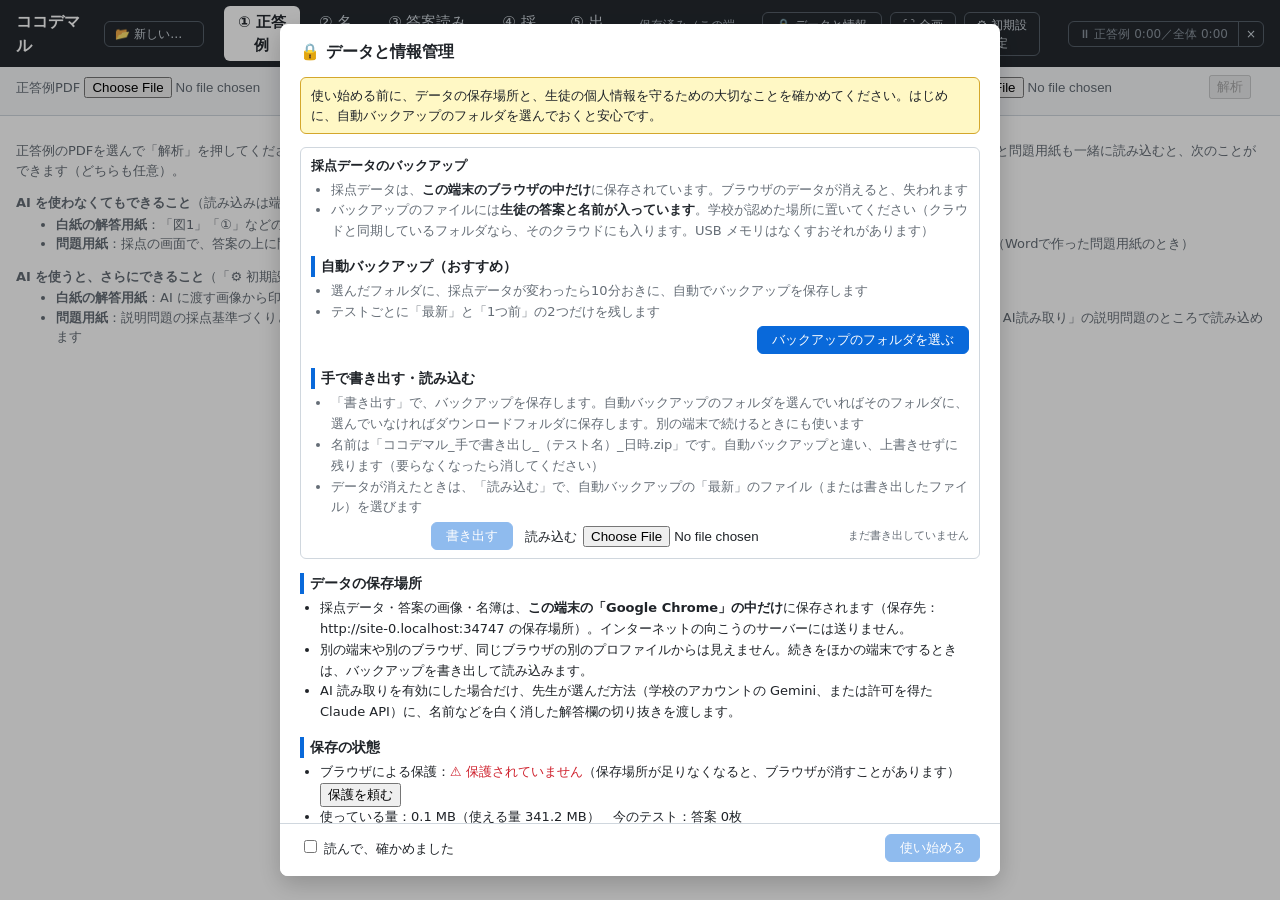
==== docs/index.html @ 0e1d459a "ココデマル 1.7.0：体験用のテスト（?demo）、更新のお知らせに変わったことを出す、前の版で開く（v/1.6.2・v/1.4.0 を残す）。手引き：すぐ試すリンク、返却用 PDF の説明を直す " ====
<!doctype html>
<html lang="ja">
  <head>
    <meta charset="UTF-8" />
    <link rel="icon" type="image/svg+xml" href="./favicon.svg" />
    <link rel="apple-touch-icon" href="./icons/apple-touch-icon.png" />
    <meta name="theme-color" content="#24292f" />
    <meta name="viewport" content="width=device-width, initial-scale=1.0" />
    <title>ココデマル</title>
    <script type="module" crossorigin src="./assets/index-BnUvDS8e.js"></script>
    <link rel="stylesheet" crossorigin href="./assets/index-BdhDZ8zr.css">
  <link rel="manifest" href="./manifest.webmanifest"></head>
  <body>
    <div id="root"></div>
  </body>
</html>
---- docs/assets/index-BdhDZ8zr.css ----
:root{--text:#1f2328;--muted:#656d76;--bg:#fff;--panel:#f6f8fa;--border:#d0d7de;--accent:#0969da;--symbol:#cf222e;--manual:#0969da;--term:#1a7f37;--explain:#bc4c00;color:var(--text);background:var(--bg);font:15px/1.5 system-ui,Segoe UI,Hiragino Sans,Meiryo,sans-serif}*{box-sizing:border-box}body{margin:0}.app{flex-direction:column;height:100vh;display:flex}.loading{padding:40px}.toolbar{color:#fff;background:#24292f;align-items:center;gap:20px;padding:6px 16px;display:flex}.toolbar h1{margin:0;font-size:16px}.toolbar nav{gap:4px;display:flex}.toolbar nav button{color:#d0d7de;font:inherit;cursor:pointer;background:0 0;border:1px solid #0000;border-radius:6px;padding:4px 12px}.toolbar nav button.active{color:#24292f;background:#fff;font-weight:700}.save-state{color:#afb8c1;margin-left:auto;font-size:12px}.subbar{background:var(--panel);border-bottom:1px solid var(--border);flex-wrap:wrap;align-items:center;gap:8px 20px;padding:8px 16px;display:flex}.subbar label{color:var(--muted);font-size:13px}.subbar .loaded{color:#1a7f37;margin-left:-6px;font-size:13px}.status{font-size:13px}.hint{color:var(--muted);margin:12px 16px;font-size:13px}.page .hint{margin:4px 0 8px}.warn{color:var(--symbol)}.workspace{flex:1;min-height:0;display:flex}.sheet{flex:1;padding:12px;position:relative;overflow:auto}.sheet img,.sheet svg{width:100%;display:block}.sheet svg{width:calc(100% - 24px);position:absolute;inset:12px}.frame{fill:none;stroke:orange;stroke-width:1.5px}.sheet svg{touch-action:none}.cell rect{fill:#0000;stroke-width:1.2px;cursor:move}.cell.symbol rect{stroke:var(--symbol)}.cell.manual rect{stroke:var(--manual)}.cell.term rect{stroke:var(--term)}.cell.explain rect{stroke:var(--explain)}.kind-legend{flex-wrap:wrap;gap:4px 14px;margin:4px 0;font-size:13px;display:flex}.kind-legend span:before{content:"";vertical-align:-1px;border:2px solid;width:14px;height:9px;margin-right:4px;display:inline-block}.kind-legend .symbol{color:var(--symbol)}.kind-legend .term{color:var(--term)}.kind-legend .explain{color:var(--explain)}.kind-legend .manual{color:var(--manual)}.cell.field rect{stroke:#8250df;stroke-dasharray:3 2}.cell text{fill:#1a7f37;pointer-events:none;font-size:8px;font-weight:700}.cell.field text{fill:#8250df}.cell.selected rect{fill:#ffc80040;stroke-width:2px;stroke-dasharray:none}.cell rect.grip{fill:#fff;stroke:#0969da;stroke-width:1px}.sheet.drawing svg{cursor:crosshair}.sheet.drawing .cell rect{pointer-events:none}.draft{fill:#0969da26;stroke:#0969da;stroke-width:1.5px;stroke-dasharray:4 2}.editbox{border-bottom:1px solid var(--border);background:#fff;padding:8px 12px}.editbox p{margin:0 0 6px;font-size:13px}.editbox button{margin-left:6px}.answerlist{border-bottom:1px solid var(--border);background:#fff;padding:6px 12px;font-size:13px}.answerlist summary{cursor:pointer;font-weight:700}.answerlist textarea{box-sizing:border-box;width:100%;font-family:inherit}.editbox .row{gap:6px}.editbox .row button{margin-left:0}.fieldbtn.has{color:#8250df;border-color:#8250df}.fieldbtn.missing{border-color:var(--symbol);color:var(--symbol)}.fieldbtn.active{background:#fbefff}.banner{background:#fff8c5;border-bottom:1px solid #d4a72c;padding:8px 16px;font-size:13px}.banner button{margin-left:10px}.questions{border-left:1px solid var(--border);width:520px;font-size:13px;overflow:auto}.summary{z-index:1;background:var(--panel);border-bottom:1px solid var(--border);padding:8px 12px;font-weight:700;position:sticky;top:0}.questions table{border-collapse:collapse;width:100%}.questions th{background:var(--bg);text-align:left;border-bottom:1px solid var(--border);padding:4px;position:sticky;top:37px}.questions td{border-bottom:1px solid #eee;padding:2px 4px}.questions tr.selected td{background:#ffc80040}.questions tr.checked td{background:#ddf4ff}.questions tr.checked.selected td{background:#b6e3ff}.questions td.no{text-align:right;font-weight:700}.questions input{width:100%;font:inherit}.questions input.choices{width:70px}.questions input.points{width:48px}.page{flex:1;padding:8px 16px 40px;overflow:auto}.page h2{margin:16px 0 4px;font-size:16px}.page textarea{width:100%;max-width:760px;font:13px/1.5 var(--mono,monospace)}.row{flex-wrap:wrap;align-items:center;gap:12px;display:flex}table.list{border-collapse:collapse;font-size:13px}table.list th,table.list td{text-align:left;border-bottom:1px solid #eee;padding:3px 10px}table.list tr.absent td{color:#aaa;text-decoration:line-through}.header-crop{height:38px;display:block}.field-crops{align-items:center;gap:6px;display:flex}.field-crop{align-items:center;gap:2px;display:flex}.field-crop small{color:var(--muted);font-size:11px}.field-crop img{border:1px solid var(--border);height:44px;display:block}.grading{flex-direction:column;flex:1;min-height:0;display:flex}.qbar{background:var(--panel);border-bottom:1px solid var(--border);flex-wrap:wrap;align-items:center;gap:10px;padding:8px 16px;display:flex}.qbar select{font:inherit;font-weight:700}.qinfo{font-size:14px}.tag{color:#0550ae;background:#ddf4ff;border-radius:10px;padding:1px 6px;font-size:11px}.tag.thinking{color:#953800;background:#fff1e5}.tag.kind-symbol{color:#1a7f37;background:#dafbe1;margin-left:4px}.tag.kind-term{color:#8250df;background:#fbefff;margin-left:4px}.tag.kind-manual{color:#57606a;background:#eaeef2;margin-left:4px}.progress{margin-left:auto;font-weight:700}.keys{color:var(--muted);border-bottom:1px solid var(--border);padding:4px 16px;font-size:12px;position:relative}kbd{border:1px solid var(--border);color:var(--text);background:#fff;border-bottom-width:2px;border-radius:4px;margin:0 1px;padding:0 5px;font:11px/1.4 monospace;display:inline-block}.grid{flex:1;grid-auto-rows:max-content;align-content:start;gap:8px;padding:10px 16px 80px;display:grid;overflow:auto}.answer{border:2px solid var(--border);cursor:pointer;-webkit-user-select:none;user-select:none;background:#fff;border-radius:6px;overflow:hidden}.answer .who{background:var(--panel);border-bottom:1px solid var(--border);white-space:nowrap;text-overflow:ellipsis;padding:1px 6px;font-size:12px;overflow:hidden}.answer .img{position:relative}.answer img{width:100%;display:block}.answer.correct .img,.answer.wrong .img,.answer.partial .img{opacity:.7}.answer .res{margin-right:6px;font-weight:700;display:inline-block}.answer.correct .who{color:#cf222e;background:#ffebe9}.answer.wrong .who{color:#0550ae;background:#ddf4ff}.answer.partial .who{color:#7d4e00;background:#fff8c5}.answer.selected{opacity:1;background:#fff4e6;border:4px solid #e8590c;box-shadow:0 0 0 2px #e8590c4d}.answer.selected .who,.answer.none.selected .who{color:#fff;background:#e8590c;font-weight:700}.answer.selected .who:before{content:"✔ 選択中　"}.answer.selected .who .read{color:#24292f}.answer.selected .img{opacity:1}.answer.target.focused{opacity:1;background:#fff4e6;border:4px solid #e8590c;box-shadow:0 0 0 3px #0969da59}.answer.target .who{color:#fff;background:#e8590c;font-weight:700}.answer.target .who:before{content:"▶ この答案（F／Dで採点）　"}.answer.target .who .read{color:#24292f}.answer.target .img{opacity:1}.answer.focused{opacity:1;border-color:#0969da;box-shadow:0 0 0 3px #0969da59}.sortmode{align-items:center;gap:4px;font-size:13px;display:flex}.coarse{color:var(--muted);align-items:center;gap:4px;margin-left:6px;font-size:12px;display:inline-flex}.coarse input{width:160px}.gcount{color:var(--text);min-width:5.5em;margin-left:6px}.answer.g0{border-left:12px solid #2da44e}.answer.g1{border-left:12px solid #0969da}.answer.g2{border-left:12px solid #bf3989}.answer.g3{border-left:12px solid #bc4c00}.answer.g4{border-left:12px solid #8250df}.answer.g5{border-left:12px solid #1b7c83}.answer.gblank{border-left:12px dashed #8c959f}.gtag{background:#eaeef2;border-radius:8px;margin-right:5px;padding:0 5px;font-size:11px;font-weight:700;display:inline-block}.answer.key{z-index:2;cursor:default;border-color:#1a7f37;position:sticky;top:0;box-shadow:0 4px 10px #0000002e}.answer.key .who{color:#1a7f37;background:#dafbe1;font-weight:700}.answer.key .who b{color:var(--text);font-weight:400}.toast{z-index:5;color:#fff;background:#24292f;align-items:center;padding:0 16px;font-size:13px;animation:.15s ease-out toast-in;display:flex;position:absolute;inset:0}@keyframes toast-in{0%{opacity:0}}button.dev{border-style:dashed;margin-left:8px}.board{flex:1;min-height:0;display:flex}.keybar{z-index:3;background:var(--bg);border-bottom:1px solid var(--border);grid-column:1/-1;margin:-10px -16px 0;padding:10px 16px 8px;position:sticky;top:-10px}.keybar .answer.key{box-shadow:none;position:static}.ghead{border-bottom:2px solid var(--border);grid-column:1/-1;align-items:center;gap:10px;margin-top:10px;padding:4px 2px;font-size:13px;display:flex}.ghead:first-child{margin-top:0}.ghead b{font-size:15px}.ghead span{color:var(--muted)}.ghead .gbtns{gap:6px;margin-left:auto;display:flex}.ghead button{font:inherit;cursor:pointer;padding:1px 10px}.summary{flex-wrap:wrap;align-items:center;gap:4px 12px;display:flex}.bulk{align-items:center;gap:4px;font-size:12px;font-weight:400;display:inline-flex}.bulk input{width:48px;font:inherit}.bulk button{font:inherit;padding:1px 8px}.bulk button.primary{color:#fff;background:#0969da;border:1px solid #0969da;border-radius:4px}.hint-inline{color:var(--muted);font-size:11px}.title-input{width:280px;font:inherit}button.primary{color:#fff;cursor:pointer;background:#0969da;border:1px solid #0969da;border-radius:6px;padding:4px 14px}.stats{flex-wrap:wrap;gap:12px;margin:6px 0;display:flex}.stats>div{background:var(--panel);border-radius:8px;min-width:120px;padding:8px 14px}.stats small{color:var(--muted);font-size:12px;display:block}.stats b{font-size:18px}.ok{color:#1a7f37}.modebar{background:var(--panel);gap:4px;padding:6px 16px 0;display:flex}.modebar button{font:inherit;border:1px solid var(--border);color:var(--muted);cursor:pointer;background:#eaeef2;border-bottom:none;border-radius:6px 6px 0 0;padding:4px 14px;font-size:13px}.modebar button.active{background:var(--bg);color:var(--text);font-weight:700}.student-view{flex:1;min-height:0;display:flex}.pagewrap{flex:1;padding:10px 16px;overflow:auto}.pageinner{position:relative}.pageinner img,.pageinner svg{width:100%;display:block}.pageinner svg{height:100%;position:absolute;inset:0}.qbox{cursor:pointer}.qbox rect{fill:#0000;stroke:#8c959f;stroke-width:.8px;stroke-dasharray:3 2}.qbox.correct rect{stroke:#cf222e;stroke-width:1.2px;stroke-dasharray:none;fill:#cf222e0f}.qbox.wrong rect{stroke:#0969da;stroke-width:1.2px;stroke-dasharray:none;fill:#0969da12}.qbox.partial rect{stroke:#9a6700;stroke-width:1.2px;stroke-dasharray:none;fill:#d4a72c1a}.qbox.current rect{stroke:#0969da;stroke-width:2.5px;stroke-dasharray:none;fill:#0969da1f}.qbox text{fill:#cf222e;pointer-events:none;font-size:10px;font-weight:700}.qbox.wrong text{fill:#0969da}.qbox.partial text{fill:#9a6700}.qside{border-left:1px solid var(--border);flex-direction:column;flex:none;gap:8px;width:380px;padding:10px 12px;display:flex;overflow:auto}.qside .answer.key{box-shadow:none;position:static}.qtable{border-collapse:collapse;width:100%;font-size:12px}.qtable td{cursor:pointer;border-bottom:1px solid #eee;padding:2px 6px}.qtable td.no{white-space:nowrap;font-weight:700}.qtable td.ans{color:var(--muted);text-overflow:ellipsis;white-space:nowrap;max-width:170px;overflow:hidden}.qtable td.res,.qtable td.pts{text-align:right;white-space:nowrap}.qtable tr.correct td.res{color:#cf222e;font-weight:700}.qtable tr.wrong td.res{color:#0969da;font-weight:700}.qtable tr.partial td.res{color:#9a6700;font-weight:700}.qtable tr.current td{background:#ddf4ff}.latetag{color:#953800;white-space:nowrap;background:#fff1e5;border-radius:8px;padding:1px 6px;font-size:11px}.qside>*{flex:none}.return-preview{margin:8px 0 0}.return-preview figcaption{color:var(--muted);margin-bottom:4px;font-size:12px}.return-preview img{border:1px solid var(--border);width:1100px;max-width:100%;display:block}.notebar{border-bottom:1px solid var(--border);flex-wrap:wrap;align-items:center;gap:4px 6px;padding:4px 16px;font-size:13px;display:flex}.notebar button{font:inherit;border:1px solid var(--border);cursor:pointer;background:#fff;border-radius:4px;padding:1px 10px}.notebar button.active{color:#a40e26;background:#ffebe9;border-color:#d71e1e;font-weight:700}.notebar button:disabled{opacity:.4;cursor:default}.nb-label{color:var(--muted);margin-left:8px}.nb-label:first-child{margin-left:0}.nb-size{min-width:3em;color:var(--muted)}.nb-hint{color:#a40e26;margin-left:auto}svg.notes{width:100%;height:100%;position:absolute;inset:0}svg.notes.tool-select{pointer-events:none}svg.notes.tool-select .note-text,svg.notes.tool-select .note-line{pointer-events:auto;cursor:move}svg.notes.tool-text{cursor:text}svg.notes.tool-wave,svg.notes.tool-strike,svg.notes.tool-cross,svg.notes.tool-arrow,svg.notes.tool-pen{cursor:crosshair}svg.notes.tool-pen{touch-action:none}svg.notes:not(.tool-select) .note-text,svg.notes:not(.tool-select) .note-line{pointer-events:none}.note-text{paint-order:stroke;stroke:#fff;stroke-width:2.5px;stroke-linejoin:round;-webkit-user-select:none;user-select:none}.note-line .hit{fill:none;stroke:#0000;stroke-width:8px}.note-sel{fill:none;stroke:#0969da;stroke-width:.8px;stroke-dasharray:3 2;pointer-events:none}.note-editor{z-index:5;resize:both;color:#d71e1e;background:#ffffffe6;border:1px dashed #d71e1e;outline:none;min-width:12em;min-height:2.2em;padding:0 2px;font-family:Yu Gothic UI,Yu Gothic,Meiryo,sans-serif;line-height:1.25;position:absolute}.comment-lib{border:1px solid var(--border);border-radius:6px;padding:6px 8px;font-size:13px}.lib-head span{color:var(--muted);font-size:12px}.lib-empty{color:var(--muted);margin:4px 0;font-size:12px}.comment-lib ul{max-height:220px;margin:4px 0;padding:0;list-style:none;overflow:auto}.comment-lib li{border-bottom:1px solid #eee;align-items:center;gap:4px;padding:2px 0;display:flex}.comment-lib li.picked .lib-text{background:#ffebe9;border-color:#d71e1e}.lib-text{text-align:left;font:inherit;color:#a40e26;cursor:pointer;white-space:pre-wrap;background:#fff;border:1px solid #0000;border-radius:4px;flex:1;padding:1px 4px}.lib-text:hover{border-color:var(--border)}.comment-lib li select{max-width:9em;font-size:11px}.lib-del{color:var(--muted);cursor:pointer;background:0 0;border:none;font-size:14px}.lib-add textarea{width:100%;font:inherit;margin-top:4px}.lib-add .row{justify-content:flex-end;gap:4px}.answer .img .notes{width:100%;height:100%;position:absolute;inset:0}.note-bounds{fill:#d71e1e0a;stroke:#d71e1e;stroke-width:.6px;stroke-dasharray:2 2;pointer-events:none}.qlib{border-left:1px solid var(--border);flex:none;width:320px;padding:10px 12px;overflow:auto}.autobar{border-bottom:1px solid var(--border);background:#f0f6ff;flex-wrap:wrap;align-items:center;gap:8px;padding:4px 16px;font-size:13px;display:flex}.autobar button.warn{background:#fff8c5;border-color:#bf8700}.autobar .autohint{color:var(--muted);font-size:12px}.answer .who button.read{font:inherit;cursor:pointer;color:#24292f;background:#fff;border:1px solid #8c959f;border-radius:8px;margin-right:5px;padding:0 5px;font-size:11px;font-weight:700;line-height:1.4}.answer .who button.read small{margin-left:3px;font-weight:400}.answer .who button.read.lv-mid{background:#fff8c5;border-color:#bf8700}.answer .who button.read.lv-low{background:#eaeef2;border:1px dashed #57606a}.answer .who button.read.fixed{border-style:dashed}.answer .who button.read.warn{background:#ffd33d;border-color:#bf8700}.readmenu{border-bottom:1px solid var(--border);cursor:default;background:#f0f6ff;flex-wrap:wrap;align-items:center;gap:4px;padding:3px 6px;font-size:12px;display:flex}.readmenu button{min-width:2.2em;padding:1px 6px}.readmenu button.on{color:#fff;background:#0969da;border-color:#0969da}.answer .who span.read.ai{color:#24292f;background:#fbefff;border:1px solid #8250df;border-radius:8px;margin-right:5px;padding:0 5px;font-size:11px;font-weight:700;line-height:1.4;display:inline-block}.answer .who span.read.ai small{margin-left:3px;font-weight:400}.answer .who span.read.ai.lv-mid{background:#fff8c5;border-color:#bf8700}.answer .who span.read.ai.lv-low{background:#eaeef2;border:1px dashed #57606a}.answer .who span.read.ai.warn{background:#ffd33d;border-color:#bf8700}.ghead .tonehint{font-size:12px}.ghead.tone-ok{border-bottom-color:#cf222e}.ghead.tone-ok b{color:#cf222e}.ghead.tone-ng{border-bottom-color:#0969da}.ghead.tone-ng b{color:#0969da}.ghead.tone-unsure{background:#fff8c5;border-bottom-color:#bf8700}.ghead.tone-none{border-bottom-style:dashed}.aiscreen{flex:1;max-width:1100px;padding:8px 24px 40px;overflow:auto}.aiscreen section{margin:14px 0 22px}.aiscreen h3{margin:0 0 8px;font-size:15px}.aiscreen p{margin:6px 0;font-size:13px}.ainote{background:#f0f6ff;border:1px solid #b6d4fe;border-radius:6px;padding:8px 12px;font-size:13px;line-height:1.6}.aitable{border-collapse:collapse;font-size:13px}.aitable th,.aitable td{border-bottom:1px solid var(--border);text-align:left;padding:3px 8px}.aitable td.no{font-weight:700}.aitable input:not([type]){width:12em}.aitable small{color:var(--muted);margin-left:3px}.aisteps{margin:4px 0 10px;padding-left:22px;font-size:13px;line-height:1.7}.packmsg{color:#0550ae;line-height:1.6}.remain b{font-size:16px}.okmark{color:#1a7f37;font-weight:700}.aiflow{flex-wrap:wrap;align-items:stretch;gap:10px;margin:8px 0;display:flex}.aiflow .step{border:1px solid var(--border);border-radius:8px;flex-direction:column;justify-content:center;gap:4px;max-width:280px;padding:8px 12px;display:flex}.aiflow .step.hand{background:#f6f8fa;border-style:dashed}.aiflow .step.hand span{font-size:14px;font-weight:700}.aiflow .step small{color:var(--muted);font-size:12px;line-height:1.5}button.primary.big{padding:8px 18px;font-size:15px}.pastebox{align-items:flex-end;gap:8px;margin:6px 0;display:flex}.pastebox textarea{flex:1;font-family:monospace;font-size:12px}.aiopts{margin-top:12px;font-size:13px}.aiopts summary{cursor:pointer;color:var(--muted)}.aiopts button{margin-right:4px}.accuracy b{font-size:16px}button.primary:disabled{opacity:.45;cursor:default}.settings-btn{color:#d0d7de;font:inherit;cursor:pointer;background:0 0;border:1px solid #57606a;border-radius:6px;padding:3px 10px;font-size:12px}.settings-btn:hover{color:#fff;border-color:#d0d7de}.settings-backdrop{z-index:50;background:#0000004d;justify-content:center;align-items:flex-start;padding-top:80px;display:flex;position:fixed;inset:0}.settings{background:#fff;border-radius:8px;width:min(520px,100vw - 32px);padding:16px 20px;box-shadow:0 8px 24px #0003}.settings h2{margin:0 0 12px;font-size:16px}.setting{cursor:pointer;align-items:flex-start;gap:10px;display:flex}.setting input{margin-top:4px}.setting span{flex-direction:column;gap:4px;display:flex}.setting small{color:var(--muted);font-size:12px;line-height:1.6}.settings-note{color:var(--muted);margin:12px 0 8px;font-size:12px}.settings .row{justify-content:flex-end}.autobar .fixcount{background:#eaeef2;border-radius:10px;padding:1px 8px}.autobar .fixcount.high{color:#cf222e;background:#ffebe9}.worklist button{margin-right:6px}.toolbar .settings-btn+.settings-btn{margin-left:-12px}.app.hide-help .keys{border:0;height:0;padding:0;overflow:hidden}.app.hide-help .notebar{display:none}.app.hide-help .toast{border-radius:8px;max-width:calc(100vw - 32px);padding:8px 18px;position:fixed;inset:auto auto 20px 50%;transform:translate(-50%);box-shadow:0 4px 16px #0000004d}.setting.sub{margin:10px 0 0 26px}.setting.disabled{opacity:.5;cursor:default}.settings .setting+.setting{margin-top:12px}.skipbar{background:#f6f8fa}.compactsw{cursor:pointer;align-items:center;gap:3px;display:inline-flex}.inkonly{background:#fff;max-width:100%;height:46px;margin:2px auto;position:relative;overflow:hidden}.inkonly img{max-width:none;position:absolute}.inkonly.blank{height:46px;color:var(--muted);justify-content:center;align-items:center;font-size:12px;display:flex}.grid.compact .answer .who{font-size:11px}.answer.odd{outline-offset:-6px;outline:3px dashed #bf3989}.ghead.tone-part{border-bottom-color:#bf8700}.ghead.tone-part b{color:#9a6700}.missed{background:#fff8c5;border:1px solid #d4a72c;border-radius:6px;padding:6px 10px}.missed button{margin-left:8px}.filepick{margin-top:6px;font-size:13px;display:block}.aitable td.model{max-width:320px;font-size:12px}.rubric{border:1px solid var(--border);background:#f6f8fa;border-radius:6px;margin:8px 0;padding:8px 12px}.rubric input.rtext{width:28em}.rubric tr.ng .ngtag{color:#cf222e;margin-right:4px;font-size:12px;font-weight:700}.rubric tr.ng .ngnote{color:#cf222e;font-size:12px}.rubricbar .ng{color:#cf222e}.deducttable td.check{text-align:center}.done-msg{color:#1a7f37;margin-left:8px;font-size:13px}.deducttable td.model{max-width:28em}.rubric .deductpick{margin-left:10px}.rubric input.points.deductpts{width:3.5em}.rubric .rscoring{margin:6px 0;font-size:13px;display:block}.explainsteps{margin-top:8px}.explainsteps .sep{width:12px}.explainnote{border-top:1px dashed var(--border);cursor:default;background:#fbfbfc;padding:4px 6px;font-size:12px}.explainnote .transcript{color:#24292f;margin-bottom:3px}.explainnote .chips{flex-wrap:wrap;gap:3px;margin-bottom:3px;display:flex}.explainnote .chip{border:1px solid var(--border);border-radius:8px;padding:0 6px}.explainnote .chip.on{color:#a40e26;background:#ffebe9;border-color:#cf222e}.explainnote .chip.off{color:var(--muted);background:#f6f8fa}.explainnote .chip.warn{background:#fff8c5;border-color:#bf8700}.explainnote .comment{align-items:center;gap:6px;display:flex}.explainnote .comment button{padding:0 8px;font-size:11px}.phasebar{background:#fff4e6;border-bottom:2px solid #e8590c;flex-wrap:wrap;align-items:center;gap:6px 10px;padding:5px 16px;font-size:13px;display:flex}.phasebar .plabel{color:#9a3412;font-weight:700}.phasebar .pstep{color:var(--muted);border:1px solid #0000;border-radius:10px;padding:1px 8px}.phasebar .pstep.done{color:#57606a}.phasebar .pstep.now{color:#fff;background:#e8590c;font-weight:700}.phasebar .pnext{margin-left:auto;font-size:14px}.phasebar .pnext b{font-size:15px}.grid.phase-ok .answer.selected .who:before{content:"✔ 〇にする　"}.grid.phase-ng .answer.selected .who:before{content:"✔ ✕にする　"}.grid.phase-out .answer.selected .who:before{content:"✔ 〇か部分点　"}.ghead button.unsel{color:#9a3412;border-color:#e8590c}.backup{border-top:1px solid var(--border);margin-top:24px;padding-top:8px}.filepick-inline{align-items:center;gap:6px;font-size:13px;display:inline-flex}.rubric .ptext{color:var(--muted);flex-direction:column;gap:2px;margin:4px 0 8px;font-size:12px;display:flex}.rubric .ptext textarea{color:var(--text);width:100%;max-width:760px;font:13px/1.5 inherit}.qside .ailine{border-top:1px dashed var(--border);background:#fbefff;padding:3px 6px;font-size:12px}.qside .ailine.lv-mid{background:#fff8c5}.qside .ailine.lv-low{background:#eaeef2}.qside .ailine.warn{background:#ffd33d}.qtable td.ai{color:#8250df;text-overflow:ellipsis;white-space:nowrap;max-width:9em;font-size:11px;overflow:hidden}.qtable td.ai.lv-mid{color:#9a6700}.qtable td.ai.lv-low{color:var(--muted)}.qtable td.ai.warn{color:#cf222e;font-weight:700}.rubricbar{border-top:1px dashed var(--border);background:#f6f8fa;flex-direction:column;gap:1px;padding:4px 8px;font-size:12px;display:flex}.rubricbar b{color:#57606a}.explainnote .chip q{color:#24292f;margin-left:4px;font-weight:700}.explainnote .chip q:before{content:"『"}.explainnote .chip q:after{content:"』"}.ghead .gdetail{color:#9a6700;font-size:12px}.keyside{border-right:1px solid var(--border);background:var(--bg);flex:none;width:340px;max-width:32vw;padding:10px 8px 10px 16px;overflow:auto}.keyside .answer.key{box-shadow:none;position:static}.progress button.redo{margin-left:10px;padding:1px 8px;font-size:12px;font-weight:400}.qinfo .qtext{text-overflow:ellipsis;white-space:nowrap;vertical-align:bottom;cursor:help;max-width:60vw;display:inline-block;overflow:hidden}.answer .img.wide{background-color:#fff;width:100%}.ctxmenu{z-index:60;border:1px solid var(--border);background:#fff;border-radius:6px;padding:4px;position:fixed;box-shadow:0 6px 18px #0003}.ctxmenu button{text-align:left;width:100%;font:inherit;cursor:pointer;background:0 0;border:0;border-radius:4px;padding:6px 12px;font-size:13px;display:block}.ctxmenu button:hover:not(:disabled){background:#f0f6ff}.answer.span2{grid-column:span 2}.answer .img.wide{position:relative}.answer .img.wide .answerframe{pointer-events:none;border:2px dashed #0969da;border-radius:2px;position:absolute}.explainnote .comment.brief{flex-wrap:wrap;gap:4px}.explainnote .comment.brief .chip{border:1px solid var(--border);cursor:help;border-radius:8px;padding:0 5px;font-weight:700}.explainnote .comment.brief .text{margin-left:4px}.qbar>.qinfo{white-space:nowrap;flex:1 1 0;align-items:center;gap:4px;min-width:120px;display:flex;overflow:hidden}.qbar>.qinfo .qtext{flex:0 auto;min-width:0;max-width:none}.qbar>:not(.qinfo){white-space:nowrap;flex-shrink:0}.modebar-slot{align-items:center;gap:6px;margin-left:auto;padding-bottom:4px;display:flex}.modebar .modebar-slot button{border:1px solid var(--border);color:var(--text);background:#fff;border-radius:6px;padding:2px 10px;font-size:13px}.modebar .modebar-slot button.warn{color:#9a6700;background:#fff8c5;border-color:#bf8700;font-weight:700}.rubricbar.editable{cursor:pointer}.rubricbar.editable:hover{background:#f0f6ff}.rubricbar .edit{color:#0969da;margin-left:8px;font-size:11px;font-weight:400}.rubric .backgrade{float:right}.explainnote .suspect{color:#9a6700;background:#fff8c5;border-radius:4px;margin-bottom:3px;padding:1px 6px;font-weight:700}.board{position:relative}.qlib.overlay{z-index:30;background:var(--bg,#fff);position:absolute;top:0;bottom:0;right:18px;box-shadow:-4px 0 14px #00000026}.qlib-close{margin:0 0 6px auto;font-size:12px;display:block}.qlib-tab{z-index:30;writing-mode:vertical-rl;border:1px solid var(--border);cursor:pointer;background:#fff;border-radius:6px 0 0 6px;padding:10px 4px;font-size:13px;position:absolute;top:8px;right:18px;box-shadow:-2px 2px 8px #0000001f}.explainnote .transcript .where{color:var(--muted);white-space:nowrap;margin-left:6px;font-size:11px}.checkbad{color:#9a6700;margin-top:2px;font-size:12px}.improve h4{margin:14px 0 4px;font-size:14px}.improve h4 button{margin-left:10px;font-weight:400}.improve .hint-inline button{margin-left:8px}.improve .low{color:#cf222e}.imptable{border-collapse:collapse;font-size:13px}.imptable th,.imptable td{border-bottom:1px solid var(--border);text-align:left;vertical-align:top;padding:3px 10px}.imptable small{color:var(--muted);margin-left:2px}.imptable td button{margin-right:4px;font-size:12px}.imptable tr.shaky{background:#fff8f0}.imptable.causes th{white-space:nowrap;font-weight:700}.imptable.causes td.n{white-space:nowrap}.imptable.causes td.hint{color:var(--muted)}.claudeset{flex-direction:column;gap:6px;margin:4px 0 4px 26px;font-size:13px;display:flex}.claudeset input[type=password]{width:22em;font:inherit}.claudeset small{color:var(--muted)}.claudetest{margin-left:8px}.claudeflow{margin:8px 0}.claudeprog{align-items:center;gap:10px;display:flex}.claudeprog .progress{background:#eaeef2;border-radius:5px;width:300px;height:10px;overflow:hidden}.claudeprog .progress i{background:#0969da;height:100%;display:block}.settings-backdrop{padding-top:24px;padding-bottom:24px}.settings{max-height:calc(100vh - 48px);overflow-y:auto}.settings>.row:last-child{border-top:1px solid var(--border);background:#fff;margin:8px -20px -16px;padding:10px 20px 14px;position:sticky;bottom:-16px}.classload td{vertical-align:middle}.classload .filepick{border:1px solid var(--border);cursor:pointer;background:#fff;border-radius:6px;padding:2px 12px;font-size:13px;display:inline-block}.classload .filepick:hover{background:#f0f6ff}.classload .filepick.disabled{opacity:.5;pointer-events:none}.classload .muted{color:var(--muted)}.classpick{align-items:center;gap:6px;margin-left:16px;padding-bottom:4px;font-size:13px;display:inline-flex}.classpick select{font:inherit;font-weight:700}.namemask{pointer-events:none;z-index:1;background:#fff;position:absolute}.settings.safety{width:min(720px,100vw - 32px);max-height:calc(100vh - 48px);overflow-y:auto}.settings.safety h3{border-left:4px solid #0969da;margin:14px 0 4px;padding-left:6px;font-size:14px}.settings.safety ul{margin:4px 0;padding-left:20px;font-size:13px;line-height:1.6}.settings.safety .backup{border:1px solid var(--border);border-radius:6px;margin:8px 0;padding:8px 10px}.settings.safety .backup h2{margin:0 0 4px;font-size:13px}.safety-lead{background:#fff8c5;border:1px solid #d4a72c;border-radius:6px;padding:8px 10px;font-size:13px}.safety-erase{justify-content:flex-start!important}button.danger{color:#cf222e;cursor:pointer;background:#fff;border:1px solid #cf222e;border-radius:6px;padding:4px 12px}button.danger:hover{background:#ffebe9}.safety-check{margin-right:auto;font-size:13px}.about{color:var(--muted);margin-top:12px;font-size:12px}.about ul{font-size:12px!important}.save-state.err{color:#ff8182;font-weight:700}.toolbar .warnbtn{color:#f2cc60;border-color:#9a6700}.save-error{color:#82071e;background:#ffebe9;border-bottom:2px solid #cf222e;align-items:center;gap:12px;padding:8px 16px;font-size:13px;display:flex}.update-banner{background:#ddf4ff;border-bottom:1px solid #54aeff;align-items:center;gap:10px;padding:6px 16px;font-size:13px;display:flex}.update-banner.ok{background:#dafbe1;border-color:#4ac26b}.app:has(>.settings-backdrop)>.update-banner{z-index:60;position:fixed;top:0;left:0;right:0}.app:has(>.update-banner)>.settings-backdrop{padding-top:64px}.app:has(>.update-banner)>.settings-backdrop>.settings{max-height:calc(100vh - 88px)}@media (width<=640px){.app:has(>.update-banner)>.settings-backdrop{padding-top:120px}.app:has(>.update-banner)>.settings-backdrop>.settings{max-height:calc(100vh - 144px)}}.toolbar .testbtn{text-overflow:ellipsis;white-space:nowrap;max-width:220px;overflow:hidden}.tests .list td,.tests .list th{padding:4px 6px;font-size:13px}.tests-actions{white-space:nowrap}.tests-actions button{margin-left:4px}.tests-new{gap:12px;justify-content:flex-start!important}.lighttag{color:#57606a;background:#eaeef2;border-radius:4px;margin-left:6px;padding:0 5px;font-size:11px}.light-banner{background:#fff8c5;border-bottom:1px solid #d4a72c;padding:6px 16px;font-size:13px}.staletag{color:#7d4e00;background:#fff8c5;border:1px solid #d4a72c;border-radius:4px;margin-left:6px;padding:0 5px;font-size:11px}.tests-guide{border:1px solid var(--border);background:#f6f8fa;border-radius:6px;margin:10px 0;padding:6px 10px;font-size:13px}.tests-guide summary{cursor:pointer;font-weight:700}.tests-guide p{margin:6px 0;line-height:1.6}.sizenote{color:var(--muted);font-size:11px;display:block}.guide-table{border-collapse:collapse;width:100%;margin:6px 0;font-size:12px}.guide-table th,.guide-table td{border:1px solid var(--border);vertical-align:top;text-align:left;padding:4px 6px}.guide-table thead th{background:#eaeef2}.guide-table tbody th{white-space:nowrap;background:#fff}.hint .tier{margin:8px 0 2px}.hint .tier+ul{margin-top:2px}.countwarn{background:#fff8c5;border:1px solid #d4a72c;border-radius:6px;margin:8px 0 12px;padding:8px 12px;font-size:13px}.countwarn ul{margin:4px 0;padding-left:1.4em}.countwarn small{color:var(--muted)}.kindbadge{cursor:help;border-radius:12px;padding:2px 10px;font-size:13px;font-weight:700}.kindbadge.kind-symbol{color:#1a7f37;background:#dafbe1}.kindbadge.kind-term{color:#8250df;background:#fbefff}.kindbadge.kind-explain{color:#0550ae;background:#ddf4ff}.kindbadge.kind-manual{color:#24292f;background:#eaeef2;border:1px solid #afb8c1}.answer .who small.learned{color:#1a7f37;cursor:help;background:#dafbe1;border-radius:6px;padding:0 3px;font-weight:700}.qpanelbtn{color:#7d4e00;background:#fff8c5;border:1px solid #d4a72c;border-radius:12px;padding:2px 10px;font-size:13px;font-weight:700}.qpanelbtn.active{background:#f5e0a0}.qpanel{background:#fffbe6;border-bottom:1px solid #eadfb0;max-height:30vh;padding:6px 16px 8px;font-size:14px;line-height:1.6;overflow-y:auto}.qpanel p{margin:2px 0}.qpanel p b{color:#7d4e00;margin-right:8px}.qpanel p.muted{color:var(--muted);font-size:12px}.status.busy{align-items:center;gap:6px;display:inline-flex}.status.busy .elapsed{color:var(--muted)}.spinner{border:2px solid #c8d1dc;border-top-color:var(--accent);border-radius:50%;flex:none;width:14px;height:14px;animation:.8s linear infinite spin}@keyframes spin{to{transform:rotate(360deg)}}@media (prefers-reduced-motion:reduce){.spinner{animation-duration:2.4s}}.paperdone{color:#1a7f37;margin:4px 0 8px;font-size:13px}.paperdone.fail{color:#cf222e}.remainby{color:var(--muted);margin-left:6px}.answer .res.blankmark{color:#6e7781;font-weight:700}.blankbar{background:#eef6ff;border-bottom:1px solid #c8e1ff;padding:6px 16px;font-size:13px}.blankbar kbd{font-size:11px}.reactioncodes{gap:8px}.reactioncodes input{text-align:center;width:3.5em}.spview{margin-top:8px}.spscroll{max-width:100%;overflow-x:auto}.sptable{border-collapse:collapse;font-size:12px}.sptable th,.sptable td{text-align:center;white-space:nowrap;border:1px solid #d0d7de;padding:2px 5px}.sptable thead th{background:#ddebf7;position:sticky;top:0}.sptable th.think{background:#fce4d6}.sptable .name,.sptable .type{text-align:left}.sptable td.zero{color:#8c959f}.sptable td.sline{border-right:3px solid #d71e1e}.sptable td.pline{border-bottom:3px solid #1f6feb}.sptable td.warn1{background:#fff2cc}.sptable td.warn2{background:#fce4d6}.sptable tfoot td{background:#f6f8fa}.sptable button.link{color:var(--accent);cursor:pointer;font:inherit;background:0 0;border:none;padding:0;text-decoration:underline}.spcomments{border:1px solid var(--border);background:#fbfbfc;border-radius:6px;margin-top:12px;padding:8px 14px}.spcomments h3{margin:4px 0 8px;font-size:15px}.spcomments h4{margin:10px 0 4px;font-size:13px}.spcomments ul{margin:0;padding-left:1.4em;font-size:13px;line-height:1.7}.numcheck{margin-top:2px;font-size:12px;display:block}.numcheck.ok{color:#1a7f37}.numcheck.mismatch{color:#cf222e;font-weight:700}.hintlist{color:var(--muted);margin:4px 0 8px;padding-left:1.6em;font-size:13px;line-height:1.7}.hintlist ul{margin:0;padding-left:1.4em}.hintlist b{color:var(--fg,#24292f);font-weight:600}.hintlist .warnline{color:#9a6700}.subhead{margin:12px 0 4px;font-size:14px}.toolbar .workclock-wrap{align-items:stretch;margin-left:8px;display:inline-flex}.toolbar .workclock{font-variant-numeric:tabular-nums;white-space:nowrap;border-radius:6px 0 0 6px}.toolbar .workclock-wrap .workclock-hide{border-radius:0 6px 6px 0;margin-left:-1px;padding:3px 7px}.toolbar .workclock-show{margin-left:8px;padding:3px 7px}.toolbar .workclock.paused{color:#8c959f}.tests .muted{color:var(--muted)}table.worktime td:not(:first-child),table.worktime th:not(:first-child){text-align:right;font-variant-numeric:tabular-nums}table.worktime tr.sumrow td{border-top:2px solid var(--muted);font-weight:700}.aitable .unit-input{width:5em}.demo-busy{z-index:50;border:1px solid var(--border);background:#fff;border-radius:8px;align-items:center;gap:10px;padding:16px 24px;font-size:15px;display:flex;position:fixed;top:50%;left:50%;transform:translate(-50%,-50%);box-shadow:0 4px 16px #0003}.demo-banner{color:#0a3069;background:#ddf4ff;border-bottom:1px solid #b6e3ff;padding:6px 12px;font-size:13px}.update-banner .update-changes{margin:4px 0 0;padding-left:18px;font-size:13px}.update-banner .update-changes ul{margin:0;padding-left:18px}.update-banner .update-changes .more{color:var(--muted);list-style:none}.update-banner small{color:var(--muted);margin-top:2px;display:block}.update-banner:has(.update-changes){flex-direction:column;align-items:stretch;gap:2px}
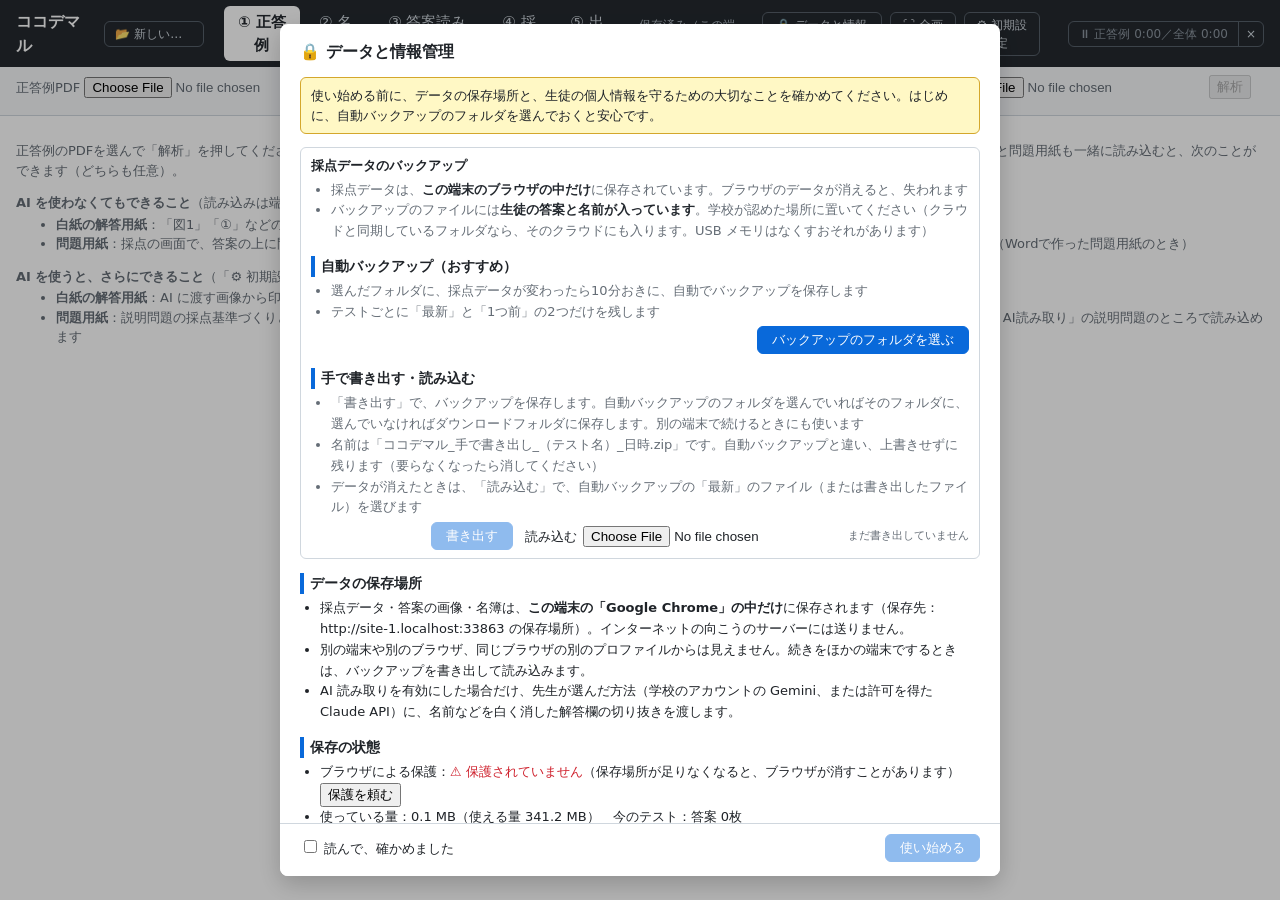
==== commit e5eb92ac: "ココデマル 1.7.1：印刷の文字がある解答欄でも記号を読む、採点の並び順をはじめから「似ている答案をまとめる」に（前の版 v/1.7.0 を残す） Co-Authored-By: Claude Op" ====
--- a/docs/index.html
+++ b/docs/index.html
@@ -7,7 +7,7 @@
     <meta name="theme-color" content="#24292f" />
     <meta name="viewport" content="width=device-width, initial-scale=1.0" />
     <title>ココデマル</title>
-    <script type="module" crossorigin src="./assets/index-BnUvDS8e.js"></script>
+    <script type="module" crossorigin src="./assets/index-BBq5oNTj.js"></script>
     <link rel="stylesheet" crossorigin href="./assets/index-BdhDZ8zr.css">
   <link rel="manifest" href="./manifest.webmanifest"></head>
   <body>
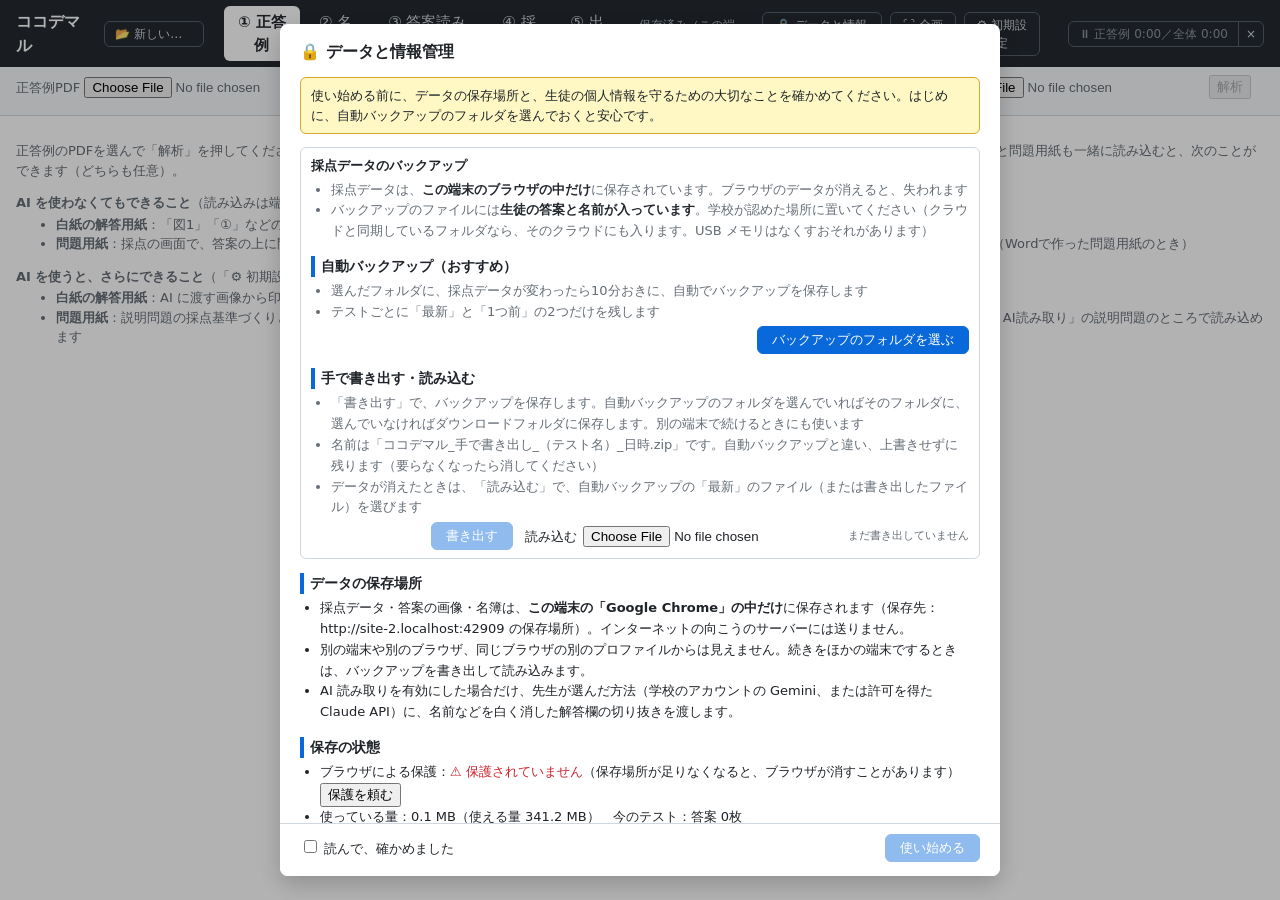
==== commit e014087e: "ココデマル 1.7.2：正答とぴったり同じ読み取りは自信が中でも〇候補、問題文を1行で出す、前の問題に戻ったときに選んだ答案が見えるように（前の版 v/1.7.1 を残し、v/1.4.0 を外す） C" ====
--- a/docs/index.html
+++ b/docs/index.html
@@ -7,8 +7,8 @@
     <meta name="theme-color" content="#24292f" />
     <meta name="viewport" content="width=device-width, initial-scale=1.0" />
     <title>ココデマル</title>
-    <script type="module" crossorigin src="./assets/index-BBq5oNTj.js"></script>
-    <link rel="stylesheet" crossorigin href="./assets/index-BdhDZ8zr.css">
+    <script type="module" crossorigin src="./assets/index-cbQyip-0.js"></script>
+    <link rel="stylesheet" crossorigin href="./assets/index-DkHcBi_9.css">
   <link rel="manifest" href="./manifest.webmanifest"></head>
   <body>
     <div id="root"></div>
--- a/docs/assets/index-DkHcBi_9.css
+++ b/docs/assets/index-DkHcBi_9.css
@@ -0,0 +1 @@
+:root{--text:#1f2328;--muted:#656d76;--bg:#fff;--panel:#f6f8fa;--border:#d0d7de;--accent:#0969da;--symbol:#cf222e;--manual:#0969da;--term:#1a7f37;--explain:#bc4c00;color:var(--text);background:var(--bg);font:15px/1.5 system-ui,Segoe UI,Hiragino Sans,Meiryo,sans-serif}*{box-sizing:border-box}body{margin:0}.app{flex-direction:column;height:100vh;display:flex}.loading{padding:40px}.toolbar{color:#fff;background:#24292f;align-items:center;gap:20px;padding:6px 16px;display:flex}.toolbar h1{margin:0;font-size:16px}.toolbar nav{gap:4px;display:flex}.toolbar nav button{color:#d0d7de;font:inherit;cursor:pointer;background:0 0;border:1px solid #0000;border-radius:6px;padding:4px 12px}.toolbar nav button.active{color:#24292f;background:#fff;font-weight:700}.save-state{color:#afb8c1;margin-left:auto;font-size:12px}.subbar{background:var(--panel);border-bottom:1px solid var(--border);flex-wrap:wrap;align-items:center;gap:8px 20px;padding:8px 16px;display:flex}.subbar label{color:var(--muted);font-size:13px}.subbar .loaded{color:#1a7f37;margin-left:-6px;font-size:13px}.status{font-size:13px}.hint{color:var(--muted);margin:12px 16px;font-size:13px}.page .hint{margin:4px 0 8px}.warn{color:var(--symbol)}.workspace{flex:1;min-height:0;display:flex}.sheet{flex:1;padding:12px;position:relative;overflow:auto}.sheet img,.sheet svg{width:100%;display:block}.sheet svg{width:calc(100% - 24px);position:absolute;inset:12px}.frame{fill:none;stroke:orange;stroke-width:1.5px}.sheet svg{touch-action:none}.cell rect{fill:#0000;stroke-width:1.2px;cursor:move}.cell.symbol rect{stroke:var(--symbol)}.cell.manual rect{stroke:var(--manual)}.cell.term rect{stroke:var(--term)}.cell.explain rect{stroke:var(--explain)}.kind-legend{flex-wrap:wrap;gap:4px 14px;margin:4px 0;font-size:13px;display:flex}.kind-legend span:before{content:"";vertical-align:-1px;border:2px solid;width:14px;height:9px;margin-right:4px;display:inline-block}.kind-legend .symbol{color:var(--symbol)}.kind-legend .term{color:var(--term)}.kind-legend .explain{color:var(--explain)}.kind-legend .manual{color:var(--manual)}.cell.field rect{stroke:#8250df;stroke-dasharray:3 2}.cell text{fill:#1a7f37;pointer-events:none;font-size:8px;font-weight:700}.cell.field text{fill:#8250df}.cell.selected rect{fill:#ffc80040;stroke-width:2px;stroke-dasharray:none}.cell rect.grip{fill:#fff;stroke:#0969da;stroke-width:1px}.sheet.drawing svg{cursor:crosshair}.sheet.drawing .cell rect{pointer-events:none}.draft{fill:#0969da26;stroke:#0969da;stroke-width:1.5px;stroke-dasharray:4 2}.editbox{border-bottom:1px solid var(--border);background:#fff;padding:8px 12px}.editbox p{margin:0 0 6px;font-size:13px}.editbox button{margin-left:6px}.answerlist{border-bottom:1px solid var(--border);background:#fff;padding:6px 12px;font-size:13px}.answerlist summary{cursor:pointer;font-weight:700}.answerlist textarea{box-sizing:border-box;width:100%;font-family:inherit}.editbox .row{gap:6px}.editbox .row button{margin-left:0}.fieldbtn.has{color:#8250df;border-color:#8250df}.fieldbtn.missing{border-color:var(--symbol);color:var(--symbol)}.fieldbtn.active{background:#fbefff}.banner{background:#fff8c5;border-bottom:1px solid #d4a72c;padding:8px 16px;font-size:13px}.banner button{margin-left:10px}.questions{border-left:1px solid var(--border);width:520px;font-size:13px;overflow:auto}.summary{z-index:1;background:var(--panel);border-bottom:1px solid var(--border);padding:8px 12px;font-weight:700;position:sticky;top:0}.questions table{border-collapse:collapse;width:100%}.questions th{background:var(--bg);text-align:left;border-bottom:1px solid var(--border);padding:4px;position:sticky;top:37px}.questions td{border-bottom:1px solid #eee;padding:2px 4px}.questions tr.selected td{background:#ffc80040}.questions tr.checked td{background:#ddf4ff}.questions tr.checked.selected td{background:#b6e3ff}.questions td.no{text-align:right;font-weight:700}.questions input{width:100%;font:inherit}.questions input.choices{width:70px}.questions input.points{width:48px}.page{flex:1;padding:8px 16px 40px;overflow:auto}.page h2{margin:16px 0 4px;font-size:16px}.page textarea{width:100%;max-width:760px;font:13px/1.5 var(--mono,monospace)}.row{flex-wrap:wrap;align-items:center;gap:12px;display:flex}table.list{border-collapse:collapse;font-size:13px}table.list th,table.list td{text-align:left;border-bottom:1px solid #eee;padding:3px 10px}table.list tr.absent td{color:#aaa;text-decoration:line-through}.header-crop{height:38px;display:block}.field-crops{align-items:center;gap:6px;display:flex}.field-crop{align-items:center;gap:2px;display:flex}.field-crop small{color:var(--muted);font-size:11px}.field-crop img{border:1px solid var(--border);height:44px;display:block}.grading{flex-direction:column;flex:1;min-height:0;display:flex}.qbar{background:var(--panel);border-bottom:1px solid var(--border);flex-wrap:wrap;align-items:center;gap:10px;padding:8px 16px;display:flex}.qbar select{font:inherit;font-weight:700}.qinfo{font-size:14px}.tag{color:#0550ae;background:#ddf4ff;border-radius:10px;padding:1px 6px;font-size:11px}.tag.thinking{color:#953800;background:#fff1e5}.tag.kind-symbol{color:#1a7f37;background:#dafbe1;margin-left:4px}.tag.kind-term{color:#8250df;background:#fbefff;margin-left:4px}.tag.kind-manual{color:#57606a;background:#eaeef2;margin-left:4px}.progress{margin-left:auto;font-weight:700}.keys{color:var(--muted);border-bottom:1px solid var(--border);padding:4px 16px;font-size:12px;position:relative}kbd{border:1px solid var(--border);color:var(--text);background:#fff;border-bottom-width:2px;border-radius:4px;margin:0 1px;padding:0 5px;font:11px/1.4 monospace;display:inline-block}.grid{flex:1;grid-auto-rows:max-content;align-content:start;gap:8px;padding:10px 16px 80px;display:grid;overflow:auto}.answer{border:2px solid var(--border);cursor:pointer;-webkit-user-select:none;user-select:none;background:#fff;border-radius:6px;overflow:hidden}.answer .who{background:var(--panel);border-bottom:1px solid var(--border);white-space:nowrap;text-overflow:ellipsis;padding:1px 6px;font-size:12px;overflow:hidden}.answer .img{position:relative}.answer img{width:100%;display:block}.answer.correct .img,.answer.wrong .img,.answer.partial .img{opacity:.7}.answer .res{margin-right:6px;font-weight:700;display:inline-block}.answer.correct .who{color:#cf222e;background:#ffebe9}.answer.wrong .who{color:#0550ae;background:#ddf4ff}.answer.partial .who{color:#7d4e00;background:#fff8c5}.answer.selected{opacity:1;background:#fff4e6;border:4px solid #e8590c;box-shadow:0 0 0 2px #e8590c4d}.answer.selected .who,.answer.none.selected .who{color:#fff;background:#e8590c;font-weight:700}.answer.selected .who:before{content:"✔ 選択中　"}.answer.selected .who .read{color:#24292f}.answer.selected .img{opacity:1}.answer.target.focused{opacity:1;background:#fff4e6;border:4px solid #e8590c;box-shadow:0 0 0 3px #0969da59}.answer.target .who{color:#fff;background:#e8590c;font-weight:700}.answer.target .who:before{content:"▶ この答案（F／Dで採点）　"}.answer.target .who .read{color:#24292f}.answer.target .img{opacity:1}.answer.focused{opacity:1;border-color:#0969da;box-shadow:0 0 0 3px #0969da59}.sortmode{align-items:center;gap:4px;font-size:13px;display:flex}.coarse{color:var(--muted);align-items:center;gap:4px;margin-left:6px;font-size:12px;display:inline-flex}.coarse input{width:160px}.gcount{color:var(--text);min-width:5.5em;margin-left:6px}.answer.g0{border-left:12px solid #2da44e}.answer.g1{border-left:12px solid #0969da}.answer.g2{border-left:12px solid #bf3989}.answer.g3{border-left:12px solid #bc4c00}.answer.g4{border-left:12px solid #8250df}.answer.g5{border-left:12px solid #1b7c83}.answer.gblank{border-left:12px dashed #8c959f}.gtag{background:#eaeef2;border-radius:8px;margin-right:5px;padding:0 5px;font-size:11px;font-weight:700;display:inline-block}.answer.key{z-index:2;cursor:default;border-color:#1a7f37;position:sticky;top:0;box-shadow:0 4px 10px #0000002e}.answer.key .who{color:#1a7f37;background:#dafbe1;font-weight:700}.answer.key .who b{color:var(--text);font-weight:400}.toast{z-index:5;color:#fff;background:#24292f;align-items:center;padding:0 16px;font-size:13px;animation:.15s ease-out toast-in;display:flex;position:absolute;inset:0}@keyframes toast-in{0%{opacity:0}}button.dev{border-style:dashed;margin-left:8px}.board{flex:1;min-height:0;display:flex}.keybar{z-index:3;background:var(--bg);border-bottom:1px solid var(--border);grid-column:1/-1;margin:-10px -16px 0;padding:10px 16px 8px;position:sticky;top:-10px}.keybar .answer.key{box-shadow:none;position:static}.ghead{border-bottom:2px solid var(--border);grid-column:1/-1;align-items:center;gap:10px;margin-top:10px;padding:4px 2px;font-size:13px;display:flex}.ghead:first-child{margin-top:0}.ghead b{font-size:15px}.ghead span{color:var(--muted)}.ghead .gbtns{gap:6px;margin-left:auto;display:flex}.ghead button{font:inherit;cursor:pointer;padding:1px 10px}.summary{flex-wrap:wrap;align-items:center;gap:4px 12px;display:flex}.bulk{align-items:center;gap:4px;font-size:12px;font-weight:400;display:inline-flex}.bulk input{width:48px;font:inherit}.bulk button{font:inherit;padding:1px 8px}.bulk button.primary{color:#fff;background:#0969da;border:1px solid #0969da;border-radius:4px}.hint-inline{color:var(--muted);font-size:11px}.title-input{width:280px;font:inherit}button.primary{color:#fff;cursor:pointer;background:#0969da;border:1px solid #0969da;border-radius:6px;padding:4px 14px}.stats{flex-wrap:wrap;gap:12px;margin:6px 0;display:flex}.stats>div{background:var(--panel);border-radius:8px;min-width:120px;padding:8px 14px}.stats small{color:var(--muted);font-size:12px;display:block}.stats b{font-size:18px}.ok{color:#1a7f37}.modebar{background:var(--panel);gap:4px;padding:6px 16px 0;display:flex}.modebar button{font:inherit;border:1px solid var(--border);color:var(--muted);cursor:pointer;background:#eaeef2;border-bottom:none;border-radius:6px 6px 0 0;padding:4px 14px;font-size:13px}.modebar button.active{background:var(--bg);color:var(--text);font-weight:700}.student-view{flex:1;min-height:0;display:flex}.pagewrap{flex:1;padding:10px 16px;overflow:auto}.pageinner{position:relative}.pageinner img,.pageinner svg{width:100%;display:block}.pageinner svg{height:100%;position:absolute;inset:0}.qbox{cursor:pointer}.qbox rect{fill:#0000;stroke:#8c959f;stroke-width:.8px;stroke-dasharray:3 2}.qbox.correct rect{stroke:#cf222e;stroke-width:1.2px;stroke-dasharray:none;fill:#cf222e0f}.qbox.wrong rect{stroke:#0969da;stroke-width:1.2px;stroke-dasharray:none;fill:#0969da12}.qbox.partial rect{stroke:#9a6700;stroke-width:1.2px;stroke-dasharray:none;fill:#d4a72c1a}.qbox.current rect{stroke:#0969da;stroke-width:2.5px;stroke-dasharray:none;fill:#0969da1f}.qbox text{fill:#cf222e;pointer-events:none;font-size:10px;font-weight:700}.qbox.wrong text{fill:#0969da}.qbox.partial text{fill:#9a6700}.qside{border-left:1px solid var(--border);flex-direction:column;flex:none;gap:8px;width:380px;padding:10px 12px;display:flex;overflow:auto}.qside .answer.key{box-shadow:none;position:static}.qtable{border-collapse:collapse;width:100%;font-size:12px}.qtable td{cursor:pointer;border-bottom:1px solid #eee;padding:2px 6px}.qtable td.no{white-space:nowrap;font-weight:700}.qtable td.ans{color:var(--muted);text-overflow:ellipsis;white-space:nowrap;max-width:170px;overflow:hidden}.qtable td.res,.qtable td.pts{text-align:right;white-space:nowrap}.qtable tr.correct td.res{color:#cf222e;font-weight:700}.qtable tr.wrong td.res{color:#0969da;font-weight:700}.qtable tr.partial td.res{color:#9a6700;font-weight:700}.qtable tr.current td{background:#ddf4ff}.latetag{color:#953800;white-space:nowrap;background:#fff1e5;border-radius:8px;padding:1px 6px;font-size:11px}.qside>*{flex:none}.return-preview{margin:8px 0 0}.return-preview figcaption{color:var(--muted);margin-bottom:4px;font-size:12px}.return-preview img{border:1px solid var(--border);width:1100px;max-width:100%;display:block}.notebar{border-bottom:1px solid var(--border);flex-wrap:wrap;align-items:center;gap:4px 6px;padding:4px 16px;font-size:13px;display:flex}.notebar button{font:inherit;border:1px solid var(--border);cursor:pointer;background:#fff;border-radius:4px;padding:1px 10px}.notebar button.active{color:#a40e26;background:#ffebe9;border-color:#d71e1e;font-weight:700}.notebar button:disabled{opacity:.4;cursor:default}.nb-label{color:var(--muted);margin-left:8px}.nb-label:first-child{margin-left:0}.nb-size{min-width:3em;color:var(--muted)}.nb-hint{color:#a40e26;margin-left:auto}svg.notes{width:100%;height:100%;position:absolute;inset:0}svg.notes.tool-select{pointer-events:none}svg.notes.tool-select .note-text,svg.notes.tool-select .note-line{pointer-events:auto;cursor:move}svg.notes.tool-text{cursor:text}svg.notes.tool-wave,svg.notes.tool-strike,svg.notes.tool-cross,svg.notes.tool-arrow,svg.notes.tool-pen{cursor:crosshair}svg.notes.tool-pen{touch-action:none}svg.notes:not(.tool-select) .note-text,svg.notes:not(.tool-select) .note-line{pointer-events:none}.note-text{paint-order:stroke;stroke:#fff;stroke-width:2.5px;stroke-linejoin:round;-webkit-user-select:none;user-select:none}.note-line .hit{fill:none;stroke:#0000;stroke-width:8px}.note-sel{fill:none;stroke:#0969da;stroke-width:.8px;stroke-dasharray:3 2;pointer-events:none}.note-editor{z-index:5;resize:both;color:#d71e1e;background:#ffffffe6;border:1px dashed #d71e1e;outline:none;min-width:12em;min-height:2.2em;padding:0 2px;font-family:Yu Gothic UI,Yu Gothic,Meiryo,sans-serif;line-height:1.25;position:absolute}.comment-lib{border:1px solid var(--border);border-radius:6px;padding:6px 8px;font-size:13px}.lib-head span{color:var(--muted);font-size:12px}.lib-empty{color:var(--muted);margin:4px 0;font-size:12px}.comment-lib ul{max-height:220px;margin:4px 0;padding:0;list-style:none;overflow:auto}.comment-lib li{border-bottom:1px solid #eee;align-items:center;gap:4px;padding:2px 0;display:flex}.comment-lib li.picked .lib-text{background:#ffebe9;border-color:#d71e1e}.lib-text{text-align:left;font:inherit;color:#a40e26;cursor:pointer;white-space:pre-wrap;background:#fff;border:1px solid #0000;border-radius:4px;flex:1;padding:1px 4px}.lib-text:hover{border-color:var(--border)}.comment-lib li select{max-width:9em;font-size:11px}.lib-del{color:var(--muted);cursor:pointer;background:0 0;border:none;font-size:14px}.lib-add textarea{width:100%;font:inherit;margin-top:4px}.lib-add .row{justify-content:flex-end;gap:4px}.answer .img .notes{width:100%;height:100%;position:absolute;inset:0}.note-bounds{fill:#d71e1e0a;stroke:#d71e1e;stroke-width:.6px;stroke-dasharray:2 2;pointer-events:none}.qlib{border-left:1px solid var(--border);flex:none;width:320px;padding:10px 12px;overflow:auto}.autobar{border-bottom:1px solid var(--border);background:#f0f6ff;flex-wrap:wrap;align-items:center;gap:8px;padding:4px 16px;font-size:13px;display:flex}.autobar button.warn{background:#fff8c5;border-color:#bf8700}.autobar .autohint{color:var(--muted);font-size:12px}.answer .who button.read{font:inherit;cursor:pointer;color:#24292f;background:#fff;border:1px solid #8c959f;border-radius:8px;margin-right:5px;padding:0 5px;font-size:11px;font-weight:700;line-height:1.4}.answer .who button.read small{margin-left:3px;font-weight:400}.answer .who button.read.lv-mid{background:#fff8c5;border-color:#bf8700}.answer .who button.read.lv-low{background:#eaeef2;border:1px dashed #57606a}.answer .who button.read.fixed{border-style:dashed}.answer .who button.read.warn{background:#ffd33d;border-color:#bf8700}.readmenu{border-bottom:1px solid var(--border);cursor:default;background:#f0f6ff;flex-wrap:wrap;align-items:center;gap:4px;padding:3px 6px;font-size:12px;display:flex}.readmenu button{min-width:2.2em;padding:1px 6px}.readmenu button.on{color:#fff;background:#0969da;border-color:#0969da}.answer .who span.read.ai{color:#24292f;background:#fbefff;border:1px solid #8250df;border-radius:8px;margin-right:5px;padding:0 5px;font-size:11px;font-weight:700;line-height:1.4;display:inline-block}.answer .who span.read.ai small{margin-left:3px;font-weight:400}.answer .who span.read.ai.lv-mid{background:#fff8c5;border-color:#bf8700}.answer .who span.read.ai.lv-low{background:#eaeef2;border:1px dashed #57606a}.answer .who span.read.ai.warn{background:#ffd33d;border-color:#bf8700}.ghead .tonehint{font-size:12px}.ghead.tone-ok{border-bottom-color:#cf222e}.ghead.tone-ok b{color:#cf222e}.ghead.tone-ng{border-bottom-color:#0969da}.ghead.tone-ng b{color:#0969da}.ghead.tone-unsure{background:#fff8c5;border-bottom-color:#bf8700}.ghead.tone-none{border-bottom-style:dashed}.aiscreen{flex:1;max-width:1100px;padding:8px 24px 40px;overflow:auto}.aiscreen section{margin:14px 0 22px}.aiscreen h3{margin:0 0 8px;font-size:15px}.aiscreen p{margin:6px 0;font-size:13px}.ainote{background:#f0f6ff;border:1px solid #b6d4fe;border-radius:6px;padding:8px 12px;font-size:13px;line-height:1.6}.aitable{border-collapse:collapse;font-size:13px}.aitable th,.aitable td{border-bottom:1px solid var(--border);text-align:left;padding:3px 8px}.aitable td.no{font-weight:700}.aitable input:not([type]){width:12em}.aitable small{color:var(--muted);margin-left:3px}.aisteps{margin:4px 0 10px;padding-left:22px;font-size:13px;line-height:1.7}.packmsg{color:#0550ae;line-height:1.6}.remain b{font-size:16px}.okmark{color:#1a7f37;font-weight:700}.aiflow{flex-wrap:wrap;align-items:stretch;gap:10px;margin:8px 0;display:flex}.aiflow .step{border:1px solid var(--border);border-radius:8px;flex-direction:column;justify-content:center;gap:4px;max-width:280px;padding:8px 12px;display:flex}.aiflow .step.hand{background:#f6f8fa;border-style:dashed}.aiflow .step.hand span{font-size:14px;font-weight:700}.aiflow .step small{color:var(--muted);font-size:12px;line-height:1.5}button.primary.big{padding:8px 18px;font-size:15px}.pastebox{align-items:flex-end;gap:8px;margin:6px 0;display:flex}.pastebox textarea{flex:1;font-family:monospace;font-size:12px}.aiopts{margin-top:12px;font-size:13px}.aiopts summary{cursor:pointer;color:var(--muted)}.aiopts button{margin-right:4px}.accuracy b{font-size:16px}button.primary:disabled{opacity:.45;cursor:default}.settings-btn{color:#d0d7de;font:inherit;cursor:pointer;background:0 0;border:1px solid #57606a;border-radius:6px;padding:3px 10px;font-size:12px}.settings-btn:hover{color:#fff;border-color:#d0d7de}.settings-backdrop{z-index:50;background:#0000004d;justify-content:center;align-items:flex-start;padding-top:80px;display:flex;position:fixed;inset:0}.settings{background:#fff;border-radius:8px;width:min(520px,100vw - 32px);padding:16px 20px;box-shadow:0 8px 24px #0003}.settings h2{margin:0 0 12px;font-size:16px}.setting{cursor:pointer;align-items:flex-start;gap:10px;display:flex}.setting input{margin-top:4px}.setting span{flex-direction:column;gap:4px;display:flex}.setting small{color:var(--muted);font-size:12px;line-height:1.6}.settings-note{color:var(--muted);margin:12px 0 8px;font-size:12px}.settings .row{justify-content:flex-end}.autobar .fixcount{background:#eaeef2;border-radius:10px;padding:1px 8px}.autobar .fixcount.high{color:#cf222e;background:#ffebe9}.worklist button{margin-right:6px}.toolbar .settings-btn+.settings-btn{margin-left:-12px}.app.hide-help .keys{border:0;height:0;padding:0;overflow:hidden}.app.hide-help .notebar{display:none}.app.hide-help .toast{border-radius:8px;max-width:calc(100vw - 32px);padding:8px 18px;position:fixed;inset:auto auto 20px 50%;transform:translate(-50%);box-shadow:0 4px 16px #0000004d}.setting.sub{margin:10px 0 0 26px}.setting.disabled{opacity:.5;cursor:default}.settings .setting+.setting{margin-top:12px}.skipbar{background:#f6f8fa}.compactsw{cursor:pointer;align-items:center;gap:3px;display:inline-flex}.inkonly{background:#fff;max-width:100%;height:46px;margin:2px auto;position:relative;overflow:hidden}.inkonly img{max-width:none;position:absolute}.inkonly.blank{height:46px;color:var(--muted);justify-content:center;align-items:center;font-size:12px;display:flex}.grid.compact .answer .who{font-size:11px}.answer.odd{outline-offset:-6px;outline:3px dashed #bf3989}.ghead.tone-part{border-bottom-color:#bf8700}.ghead.tone-part b{color:#9a6700}.missed{background:#fff8c5;border:1px solid #d4a72c;border-radius:6px;padding:6px 10px}.missed button{margin-left:8px}.filepick{margin-top:6px;font-size:13px;display:block}.aitable td.model{max-width:320px;font-size:12px}.rubric{border:1px solid var(--border);background:#f6f8fa;border-radius:6px;margin:8px 0;padding:8px 12px}.rubric input.rtext{width:28em}.rubric tr.ng .ngtag{color:#cf222e;margin-right:4px;font-size:12px;font-weight:700}.rubric tr.ng .ngnote{color:#cf222e;font-size:12px}.rubricbar .ng{color:#cf222e}.deducttable td.check{text-align:center}.done-msg{color:#1a7f37;margin-left:8px;font-size:13px}.deducttable td.model{max-width:28em}.rubric .deductpick{margin-left:10px}.rubric input.points.deductpts{width:3.5em}.rubric .rscoring{margin:6px 0;font-size:13px;display:block}.explainsteps{margin-top:8px}.explainsteps .sep{width:12px}.explainnote{border-top:1px dashed var(--border);cursor:default;background:#fbfbfc;padding:4px 6px;font-size:12px}.explainnote .transcript{color:#24292f;margin-bottom:3px}.explainnote .chips{flex-wrap:wrap;gap:3px;margin-bottom:3px;display:flex}.explainnote .chip{border:1px solid var(--border);border-radius:8px;padding:0 6px}.explainnote .chip.on{color:#a40e26;background:#ffebe9;border-color:#cf222e}.explainnote .chip.off{color:var(--muted);background:#f6f8fa}.explainnote .chip.warn{background:#fff8c5;border-color:#bf8700}.explainnote .comment{align-items:center;gap:6px;display:flex}.explainnote .comment button{padding:0 8px;font-size:11px}.phasebar{background:#fff4e6;border-bottom:2px solid #e8590c;flex-wrap:wrap;align-items:center;gap:6px 10px;padding:5px 16px;font-size:13px;display:flex}.phasebar .plabel{color:#9a3412;font-weight:700}.phasebar .pstep{color:var(--muted);border:1px solid #0000;border-radius:10px;padding:1px 8px}.phasebar .pstep.done{color:#57606a}.phasebar .pstep.now{color:#fff;background:#e8590c;font-weight:700}.phasebar .pnext{margin-left:auto;font-size:14px}.phasebar .pnext b{font-size:15px}.grid.phase-ok .answer.selected .who:before{content:"✔ 〇にする　"}.grid.phase-ng .answer.selected .who:before{content:"✔ ✕にする　"}.grid.phase-out .answer.selected .who:before{content:"✔ 〇か部分点　"}.ghead button.unsel{color:#9a3412;border-color:#e8590c}.backup{border-top:1px solid var(--border);margin-top:24px;padding-top:8px}.filepick-inline{align-items:center;gap:6px;font-size:13px;display:inline-flex}.rubric .ptext{color:var(--muted);flex-direction:column;gap:2px;margin:4px 0 8px;font-size:12px;display:flex}.rubric .ptext textarea{color:var(--text);width:100%;max-width:760px;font:13px/1.5 inherit}.qside .ailine{border-top:1px dashed var(--border);background:#fbefff;padding:3px 6px;font-size:12px}.qside .ailine.lv-mid{background:#fff8c5}.qside .ailine.lv-low{background:#eaeef2}.qside .ailine.warn{background:#ffd33d}.qtable td.ai{color:#8250df;text-overflow:ellipsis;white-space:nowrap;max-width:9em;font-size:11px;overflow:hidden}.qtable td.ai.lv-mid{color:#9a6700}.qtable td.ai.lv-low{color:var(--muted)}.qtable td.ai.warn{color:#cf222e;font-weight:700}.rubricbar{border-top:1px dashed var(--border);background:#f6f8fa;flex-direction:column;gap:1px;padding:4px 8px;font-size:12px;display:flex}.rubricbar b{color:#57606a}.explainnote .chip q{color:#24292f;margin-left:4px;font-weight:700}.explainnote .chip q:before{content:"『"}.explainnote .chip q:after{content:"』"}.ghead .gdetail{color:#9a6700;font-size:12px}.keyside{border-right:1px solid var(--border);background:var(--bg);flex:none;width:340px;max-width:32vw;padding:10px 8px 10px 16px;overflow:auto}.keyside .answer.key{box-shadow:none;position:static}.progress button.redo{margin-left:10px;padding:1px 8px;font-size:12px;font-weight:400}.qinfo .qtext{text-overflow:ellipsis;white-space:nowrap;vertical-align:bottom;cursor:help;max-width:60vw;display:inline-block;overflow:hidden}.answer .img.wide{background-color:#fff;width:100%}.ctxmenu{z-index:60;border:1px solid var(--border);background:#fff;border-radius:6px;padding:4px;position:fixed;box-shadow:0 6px 18px #0003}.ctxmenu button{text-align:left;width:100%;font:inherit;cursor:pointer;background:0 0;border:0;border-radius:4px;padding:6px 12px;font-size:13px;display:block}.ctxmenu button:hover:not(:disabled){background:#f0f6ff}.answer.span2{grid-column:span 2}.answer .img.wide{position:relative}.answer .img.wide .answerframe{pointer-events:none;border:2px dashed #0969da;border-radius:2px;position:absolute}.explainnote .comment.brief{flex-wrap:wrap;gap:4px}.explainnote .comment.brief .chip{border:1px solid var(--border);cursor:help;border-radius:8px;padding:0 5px;font-weight:700}.explainnote .comment.brief .text{margin-left:4px}.qbar>.qinfo{white-space:nowrap;flex:1 1 0;align-items:center;gap:4px;min-width:120px;display:flex;overflow:hidden}.qbar>.qinfo .qtext{flex:0 auto;min-width:0;max-width:none}.qbar>:not(.qinfo){white-space:nowrap;flex-shrink:0}.modebar-slot{align-items:center;gap:6px;margin-left:auto;padding-bottom:4px;display:flex}.modebar .modebar-slot button{border:1px solid var(--border);color:var(--text);background:#fff;border-radius:6px;padding:2px 10px;font-size:13px}.modebar .modebar-slot button.warn{color:#9a6700;background:#fff8c5;border-color:#bf8700;font-weight:700}.rubricbar.editable{cursor:pointer}.rubricbar.editable:hover{background:#f0f6ff}.rubricbar .edit{color:#0969da;margin-left:8px;font-size:11px;font-weight:400}.rubric .backgrade{float:right}.explainnote .suspect{color:#9a6700;background:#fff8c5;border-radius:4px;margin-bottom:3px;padding:1px 6px;font-weight:700}.board{position:relative}.qlib.overlay{z-index:30;background:var(--bg,#fff);position:absolute;top:0;bottom:0;right:18px;box-shadow:-4px 0 14px #00000026}.qlib-close{margin:0 0 6px auto;font-size:12px;display:block}.qlib-tab{z-index:30;writing-mode:vertical-rl;border:1px solid var(--border);cursor:pointer;background:#fff;border-radius:6px 0 0 6px;padding:10px 4px;font-size:13px;position:absolute;top:8px;right:18px;box-shadow:-2px 2px 8px #0000001f}.explainnote .transcript .where{color:var(--muted);white-space:nowrap;margin-left:6px;font-size:11px}.checkbad{color:#9a6700;margin-top:2px;font-size:12px}.improve h4{margin:14px 0 4px;font-size:14px}.improve h4 button{margin-left:10px;font-weight:400}.improve .hint-inline button{margin-left:8px}.improve .low{color:#cf222e}.imptable{border-collapse:collapse;font-size:13px}.imptable th,.imptable td{border-bottom:1px solid var(--border);text-align:left;vertical-align:top;padding:3px 10px}.imptable small{color:var(--muted);margin-left:2px}.imptable td button{margin-right:4px;font-size:12px}.imptable tr.shaky{background:#fff8f0}.imptable.causes th{white-space:nowrap;font-weight:700}.imptable.causes td.n{white-space:nowrap}.imptable.causes td.hint{color:var(--muted)}.claudeset{flex-direction:column;gap:6px;margin:4px 0 4px 26px;font-size:13px;display:flex}.claudeset input[type=password]{width:22em;font:inherit}.claudeset small{color:var(--muted)}.claudetest{margin-left:8px}.claudeflow{margin:8px 0}.claudeprog{align-items:center;gap:10px;display:flex}.claudeprog .progress{background:#eaeef2;border-radius:5px;width:300px;height:10px;overflow:hidden}.claudeprog .progress i{background:#0969da;height:100%;display:block}.settings-backdrop{padding-top:24px;padding-bottom:24px}.settings{max-height:calc(100vh - 48px);overflow-y:auto}.settings>.row:last-child{border-top:1px solid var(--border);background:#fff;margin:8px -20px -16px;padding:10px 20px 14px;position:sticky;bottom:-16px}.classload td{vertical-align:middle}.classload .filepick{border:1px solid var(--border);cursor:pointer;background:#fff;border-radius:6px;padding:2px 12px;font-size:13px;display:inline-block}.classload .filepick:hover{background:#f0f6ff}.classload .filepick.disabled{opacity:.5;pointer-events:none}.classload .muted{color:var(--muted)}.classpick{align-items:center;gap:6px;margin-left:16px;padding-bottom:4px;font-size:13px;display:inline-flex}.classpick select{font:inherit;font-weight:700}.namemask{pointer-events:none;z-index:1;background:#fff;position:absolute}.settings.safety{width:min(720px,100vw - 32px);max-height:calc(100vh - 48px);overflow-y:auto}.settings.safety h3{border-left:4px solid #0969da;margin:14px 0 4px;padding-left:6px;font-size:14px}.settings.safety ul{margin:4px 0;padding-left:20px;font-size:13px;line-height:1.6}.settings.safety .backup{border:1px solid var(--border);border-radius:6px;margin:8px 0;padding:8px 10px}.settings.safety .backup h2{margin:0 0 4px;font-size:13px}.safety-lead{background:#fff8c5;border:1px solid #d4a72c;border-radius:6px;padding:8px 10px;font-size:13px}.safety-erase{justify-content:flex-start!important}button.danger{color:#cf222e;cursor:pointer;background:#fff;border:1px solid #cf222e;border-radius:6px;padding:4px 12px}button.danger:hover{background:#ffebe9}.safety-check{margin-right:auto;font-size:13px}.about{color:var(--muted);margin-top:12px;font-size:12px}.about ul{font-size:12px!important}.save-state.err{color:#ff8182;font-weight:700}.toolbar .warnbtn{color:#f2cc60;border-color:#9a6700}.save-error{color:#82071e;background:#ffebe9;border-bottom:2px solid #cf222e;align-items:center;gap:12px;padding:8px 16px;font-size:13px;display:flex}.update-banner{background:#ddf4ff;border-bottom:1px solid #54aeff;align-items:center;gap:10px;padding:6px 16px;font-size:13px;display:flex}.update-banner.ok{background:#dafbe1;border-color:#4ac26b}.app:has(>.settings-backdrop)>.update-banner{z-index:60;position:fixed;top:0;left:0;right:0}.app:has(>.update-banner)>.settings-backdrop{padding-top:64px}.app:has(>.update-banner)>.settings-backdrop>.settings{max-height:calc(100vh - 88px)}@media (width<=640px){.app:has(>.update-banner)>.settings-backdrop{padding-top:120px}.app:has(>.update-banner)>.settings-backdrop>.settings{max-height:calc(100vh - 144px)}}.toolbar .testbtn{text-overflow:ellipsis;white-space:nowrap;max-width:220px;overflow:hidden}.tests .list td,.tests .list th{padding:4px 6px;font-size:13px}.tests-actions{white-space:nowrap}.tests-actions button{margin-left:4px}.tests-new{gap:12px;justify-content:flex-start!important}.lighttag{color:#57606a;background:#eaeef2;border-radius:4px;margin-left:6px;padding:0 5px;font-size:11px}.light-banner{background:#fff8c5;border-bottom:1px solid #d4a72c;padding:6px 16px;font-size:13px}.staletag{color:#7d4e00;background:#fff8c5;border:1px solid #d4a72c;border-radius:4px;margin-left:6px;padding:0 5px;font-size:11px}.tests-guide{border:1px solid var(--border);background:#f6f8fa;border-radius:6px;margin:10px 0;padding:6px 10px;font-size:13px}.tests-guide summary{cursor:pointer;font-weight:700}.tests-guide p{margin:6px 0;line-height:1.6}.sizenote{color:var(--muted);font-size:11px;display:block}.guide-table{border-collapse:collapse;width:100%;margin:6px 0;font-size:12px}.guide-table th,.guide-table td{border:1px solid var(--border);vertical-align:top;text-align:left;padding:4px 6px}.guide-table thead th{background:#eaeef2}.guide-table tbody th{white-space:nowrap;background:#fff}.hint .tier{margin:8px 0 2px}.hint .tier+ul{margin-top:2px}.countwarn{background:#fff8c5;border:1px solid #d4a72c;border-radius:6px;margin:8px 0 12px;padding:8px 12px;font-size:13px}.countwarn ul{margin:4px 0;padding-left:1.4em}.countwarn small{color:var(--muted)}.kindbadge{cursor:help;border-radius:12px;padding:2px 10px;font-size:13px;font-weight:700}.kindbadge.kind-symbol{color:#1a7f37;background:#dafbe1}.kindbadge.kind-term{color:#8250df;background:#fbefff}.kindbadge.kind-explain{color:#0550ae;background:#ddf4ff}.kindbadge.kind-manual{color:#24292f;background:#eaeef2;border:1px solid #afb8c1}.answer .who small.learned{color:#1a7f37;cursor:help;background:#dafbe1;border-radius:6px;padding:0 3px;font-weight:700}.qpanelbtn{color:#7d4e00;background:#fff8c5;border:1px solid #d4a72c;border-radius:12px;padding:2px 10px;font-size:13px;font-weight:700}.qpanelbtn.active{background:#f5e0a0}.qpanel{background:#fffbe6;border-bottom:1px solid #eadfb0;max-height:30vh;padding:6px 16px 8px;font-size:14px;line-height:1.6;overflow-y:auto}.qpanel p{margin:2px 0}.qpanel p b{color:#7d4e00;margin-right:8px}.qpanel p.muted{color:var(--muted);font-size:12px}.status.busy{align-items:center;gap:6px;display:inline-flex}.status.busy .elapsed{color:var(--muted)}.spinner{border:2px solid #c8d1dc;border-top-color:var(--accent);border-radius:50%;flex:none;width:14px;height:14px;animation:.8s linear infinite spin}@keyframes spin{to{transform:rotate(360deg)}}@media (prefers-reduced-motion:reduce){.spinner{animation-duration:2.4s}}.paperdone{color:#1a7f37;margin:4px 0 8px;font-size:13px}.paperdone.fail{color:#cf222e}.remainby{color:var(--muted);margin-left:6px}.answer .res.blankmark{color:#6e7781;font-weight:700}.blankbar{background:#eef6ff;border-bottom:1px solid #c8e1ff;padding:6px 16px;font-size:13px}.blankbar kbd{font-size:11px}.reactioncodes{gap:8px}.reactioncodes input{text-align:center;width:3.5em}.spview{margin-top:8px}.spscroll{max-width:100%;overflow-x:auto}.sptable{border-collapse:collapse;font-size:12px}.sptable th,.sptable td{text-align:center;white-space:nowrap;border:1px solid #d0d7de;padding:2px 5px}.sptable thead th{background:#ddebf7;position:sticky;top:0}.sptable th.think{background:#fce4d6}.sptable .name,.sptable .type{text-align:left}.sptable td.zero{color:#8c959f}.sptable td.sline{border-right:3px solid #d71e1e}.sptable td.pline{border-bottom:3px solid #1f6feb}.sptable td.warn1{background:#fff2cc}.sptable td.warn2{background:#fce4d6}.sptable tfoot td{background:#f6f8fa}.sptable button.link{color:var(--accent);cursor:pointer;font:inherit;background:0 0;border:none;padding:0;text-decoration:underline}.spcomments{border:1px solid var(--border);background:#fbfbfc;border-radius:6px;margin-top:12px;padding:8px 14px}.spcomments h3{margin:4px 0 8px;font-size:15px}.spcomments h4{margin:10px 0 4px;font-size:13px}.spcomments ul{margin:0;padding-left:1.4em;font-size:13px;line-height:1.7}.numcheck{margin-top:2px;font-size:12px;display:block}.numcheck.ok{color:#1a7f37}.numcheck.mismatch{color:#cf222e;font-weight:700}.hintlist{color:var(--muted);margin:4px 0 8px;padding-left:1.6em;font-size:13px;line-height:1.7}.hintlist ul{margin:0;padding-left:1.4em}.hintlist b{color:var(--fg,#24292f);font-weight:600}.hintlist .warnline{color:#9a6700}.subhead{margin:12px 0 4px;font-size:14px}.toolbar .workclock-wrap{align-items:stretch;margin-left:8px;display:inline-flex}.toolbar .workclock{font-variant-numeric:tabular-nums;white-space:nowrap;border-radius:6px 0 0 6px}.toolbar .workclock-wrap .workclock-hide{border-radius:0 6px 6px 0;margin-left:-1px;padding:3px 7px}.toolbar .workclock-show{margin-left:8px;padding:3px 7px}.toolbar .workclock.paused{color:#8c959f}.tests .muted{color:var(--muted)}table.worktime td:not(:first-child),table.worktime th:not(:first-child){text-align:right;font-variant-numeric:tabular-nums}table.worktime tr.sumrow td{border-top:2px solid var(--muted);font-weight:700}.aitable .unit-input{width:5em}.demo-busy{z-index:50;border:1px solid var(--border);background:#fff;border-radius:8px;align-items:center;gap:10px;padding:16px 24px;font-size:15px;display:flex;position:fixed;top:50%;left:50%;transform:translate(-50%,-50%);box-shadow:0 4px 16px #0003}.demo-banner{color:#0a3069;background:#ddf4ff;border-bottom:1px solid #b6e3ff;padding:6px 12px;font-size:13px}.update-banner .update-changes{margin:4px 0 0;padding-left:18px;font-size:13px}.update-banner .update-changes ul{margin:0;padding-left:18px}.update-banner .update-changes .more{color:var(--muted);list-style:none}.update-banner small{color:var(--muted);margin-top:2px;display:block}.update-banner:has(.update-changes){flex-direction:column;align-items:stretch;gap:2px}.qtextline{border-bottom:1px solid var(--border);white-space:nowrap;text-overflow:ellipsis;cursor:help;background:#f6f8fa;padding:2px 16px;font-size:14px;line-height:1.5;overflow:hidden}.qtextline b{color:var(--muted);margin-right:2px;font-weight:400}
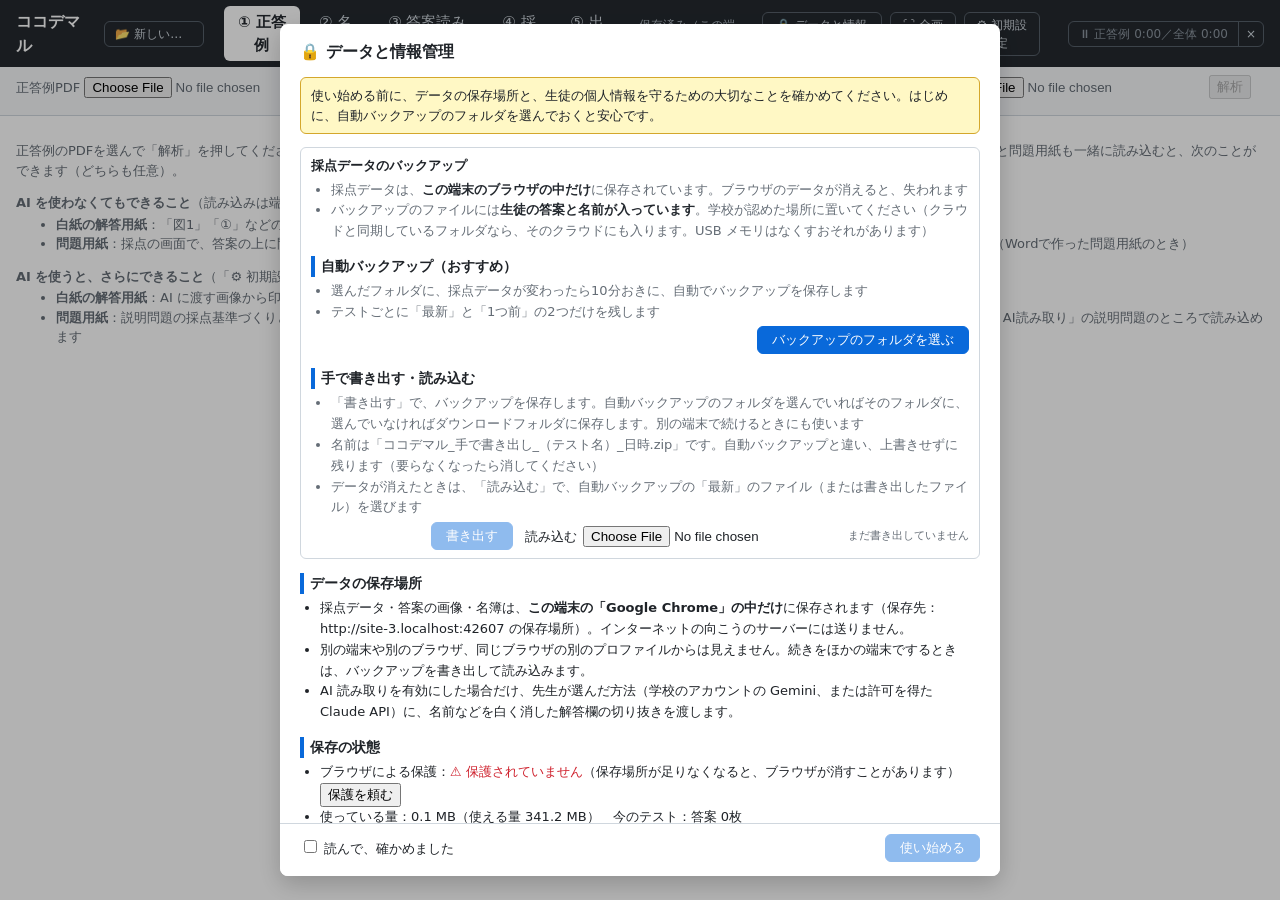
==== commit c907880d: "ココデマル 1.7.3：2つのタブで開いても古い画面が採点を上書きしない、自動バックアップの知らせ、読みをまとめて入れる（前の版 v/1.7.2 を残し、v/1.7.1 を外す） Co-Authore" ====
--- a/docs/index.html
+++ b/docs/index.html
@@ -7,8 +7,8 @@
     <meta name="theme-color" content="#24292f" />
     <meta name="viewport" content="width=device-width, initial-scale=1.0" />
     <title>ココデマル</title>
-    <script type="module" crossorigin src="./assets/index-cbQyip-0.js"></script>
-    <link rel="stylesheet" crossorigin href="./assets/index-DkHcBi_9.css">
+    <script type="module" crossorigin src="./assets/index-C4waD-80.js"></script>
+    <link rel="stylesheet" crossorigin href="./assets/index-CbO9kD20.css">
   <link rel="manifest" href="./manifest.webmanifest"></head>
   <body>
     <div id="root"></div>
--- a/docs/assets/index-CbO9kD20.css
+++ b/docs/assets/index-CbO9kD20.css
@@ -0,0 +1 @@
+:root{--text:#1f2328;--muted:#656d76;--bg:#fff;--panel:#f6f8fa;--border:#d0d7de;--accent:#0969da;--symbol:#cf222e;--manual:#0969da;--term:#1a7f37;--explain:#bc4c00;color:var(--text);background:var(--bg);font:15px/1.5 system-ui,Segoe UI,Hiragino Sans,Meiryo,sans-serif}*{box-sizing:border-box}body{margin:0}.app{flex-direction:column;height:100vh;display:flex}.loading{padding:40px}.toolbar{color:#fff;background:#24292f;align-items:center;gap:20px;padding:6px 16px;display:flex}.toolbar h1{margin:0;font-size:16px}.toolbar nav{gap:4px;display:flex}.toolbar nav button{color:#d0d7de;font:inherit;cursor:pointer;background:0 0;border:1px solid #0000;border-radius:6px;padding:4px 12px}.toolbar nav button.active{color:#24292f;background:#fff;font-weight:700}.save-state{color:#afb8c1;margin-left:auto;font-size:12px}.subbar{background:var(--panel);border-bottom:1px solid var(--border);flex-wrap:wrap;align-items:center;gap:8px 20px;padding:8px 16px;display:flex}.subbar label{color:var(--muted);font-size:13px}.subbar .loaded{color:#1a7f37;margin-left:-6px;font-size:13px}.status{font-size:13px}.hint{color:var(--muted);margin:12px 16px;font-size:13px}.page .hint{margin:4px 0 8px}.warn{color:var(--symbol)}.workspace{flex:1;min-height:0;display:flex}.sheet{flex:1;padding:12px;position:relative;overflow:auto}.sheet img,.sheet svg{width:100%;display:block}.sheet svg{width:calc(100% - 24px);position:absolute;inset:12px}.frame{fill:none;stroke:orange;stroke-width:1.5px}.sheet svg{touch-action:none}.cell rect{fill:#0000;stroke-width:1.2px;cursor:move}.cell.symbol rect{stroke:var(--symbol)}.cell.manual rect{stroke:var(--manual)}.cell.term rect{stroke:var(--term)}.cell.explain rect{stroke:var(--explain)}.kind-legend{flex-wrap:wrap;gap:4px 14px;margin:4px 0;font-size:13px;display:flex}.kind-legend span:before{content:"";vertical-align:-1px;border:2px solid;width:14px;height:9px;margin-right:4px;display:inline-block}.kind-legend .symbol{color:var(--symbol)}.kind-legend .term{color:var(--term)}.kind-legend .explain{color:var(--explain)}.kind-legend .manual{color:var(--manual)}.cell.field rect{stroke:#8250df;stroke-dasharray:3 2}.cell text{fill:#1a7f37;pointer-events:none;font-size:8px;font-weight:700}.cell.field text{fill:#8250df}.cell.selected rect{fill:#ffc80040;stroke-width:2px;stroke-dasharray:none}.cell rect.grip{fill:#fff;stroke:#0969da;stroke-width:1px}.sheet.drawing svg{cursor:crosshair}.sheet.drawing .cell rect{pointer-events:none}.draft{fill:#0969da26;stroke:#0969da;stroke-width:1.5px;stroke-dasharray:4 2}.editbox{border-bottom:1px solid var(--border);background:#fff;padding:8px 12px}.editbox p{margin:0 0 6px;font-size:13px}.editbox button{margin-left:6px}.answerlist{border-bottom:1px solid var(--border);background:#fff;padding:6px 12px;font-size:13px}.answerlist summary{cursor:pointer;font-weight:700}.answerlist textarea{box-sizing:border-box;width:100%;font-family:inherit}.editbox .row{gap:6px}.editbox .row button{margin-left:0}.fieldbtn.has{color:#8250df;border-color:#8250df}.fieldbtn.missing{border-color:var(--symbol);color:var(--symbol)}.fieldbtn.active{background:#fbefff}.banner{background:#fff8c5;border-bottom:1px solid #d4a72c;padding:8px 16px;font-size:13px}.banner button{margin-left:10px}.questions{border-left:1px solid var(--border);width:520px;font-size:13px;overflow:auto}.summary{z-index:1;background:var(--panel);border-bottom:1px solid var(--border);padding:8px 12px;font-weight:700;position:sticky;top:0}.questions table{border-collapse:collapse;width:100%}.questions th{background:var(--bg);text-align:left;border-bottom:1px solid var(--border);padding:4px;position:sticky;top:37px}.questions td{border-bottom:1px solid #eee;padding:2px 4px}.questions tr.selected td{background:#ffc80040}.questions tr.checked td{background:#ddf4ff}.questions tr.checked.selected td{background:#b6e3ff}.questions td.no{text-align:right;font-weight:700}.questions input{width:100%;font:inherit}.questions input.choices{width:70px}.questions input.points{width:48px}.page{flex:1;padding:8px 16px 40px;overflow:auto}.page h2{margin:16px 0 4px;font-size:16px}.page textarea{width:100%;max-width:760px;font:13px/1.5 var(--mono,monospace)}.row{flex-wrap:wrap;align-items:center;gap:12px;display:flex}table.list{border-collapse:collapse;font-size:13px}table.list th,table.list td{text-align:left;border-bottom:1px solid #eee;padding:3px 10px}table.list tr.absent td{color:#aaa;text-decoration:line-through}.header-crop{height:38px;display:block}.field-crops{align-items:center;gap:6px;display:flex}.field-crop{align-items:center;gap:2px;display:flex}.field-crop small{color:var(--muted);font-size:11px}.field-crop img{border:1px solid var(--border);height:44px;display:block}.grading{flex-direction:column;flex:1;min-height:0;display:flex}.qbar{background:var(--panel);border-bottom:1px solid var(--border);flex-wrap:wrap;align-items:center;gap:10px;padding:8px 16px;display:flex}.qbar select{font:inherit;font-weight:700}.qinfo{font-size:14px}.tag{color:#0550ae;background:#ddf4ff;border-radius:10px;padding:1px 6px;font-size:11px}.tag.thinking{color:#953800;background:#fff1e5}.tag.kind-symbol{color:#1a7f37;background:#dafbe1;margin-left:4px}.tag.kind-term{color:#8250df;background:#fbefff;margin-left:4px}.tag.kind-manual{color:#57606a;background:#eaeef2;margin-left:4px}.progress{margin-left:auto;font-weight:700}.keys{color:var(--muted);border-bottom:1px solid var(--border);padding:4px 16px;font-size:12px;position:relative}kbd{border:1px solid var(--border);color:var(--text);background:#fff;border-bottom-width:2px;border-radius:4px;margin:0 1px;padding:0 5px;font:11px/1.4 monospace;display:inline-block}.grid{flex:1;grid-auto-rows:max-content;align-content:start;gap:8px;padding:10px 16px 80px;display:grid;overflow:auto}.answer{border:2px solid var(--border);cursor:pointer;-webkit-user-select:none;user-select:none;background:#fff;border-radius:6px;overflow:hidden}.answer .who{background:var(--panel);border-bottom:1px solid var(--border);white-space:nowrap;text-overflow:ellipsis;padding:1px 6px;font-size:12px;overflow:hidden}.answer .img{position:relative}.answer img{width:100%;display:block}.answer.correct .img,.answer.wrong .img,.answer.partial .img{opacity:.7}.answer .res{margin-right:6px;font-weight:700;display:inline-block}.answer.correct .who{color:#cf222e;background:#ffebe9}.answer.wrong .who{color:#0550ae;background:#ddf4ff}.answer.partial .who{color:#7d4e00;background:#fff8c5}.answer.selected{opacity:1;background:#fff4e6;border:4px solid #e8590c;box-shadow:0 0 0 2px #e8590c4d}.answer.selected .who,.answer.none.selected .who{color:#fff;background:#e8590c;font-weight:700}.answer.selected .who:before{content:"✔ 選択中　"}.answer.selected .who .read{color:#24292f}.answer.selected .img{opacity:1}.answer.target.focused{opacity:1;background:#fff4e6;border:4px solid #e8590c;box-shadow:0 0 0 3px #0969da59}.answer.target .who{color:#fff;background:#e8590c;font-weight:700}.answer.target .who:before{content:"▶ この答案（F／Dで採点）　"}.answer.target .who .read{color:#24292f}.answer.target .img{opacity:1}.answer.focused{opacity:1;border-color:#0969da;box-shadow:0 0 0 3px #0969da59}.sortmode{align-items:center;gap:4px;font-size:13px;display:flex}.coarse{color:var(--muted);align-items:center;gap:4px;margin-left:6px;font-size:12px;display:inline-flex}.coarse input{width:160px}.gcount{color:var(--text);min-width:5.5em;margin-left:6px}.answer.g0{border-left:12px solid #2da44e}.answer.g1{border-left:12px solid #0969da}.answer.g2{border-left:12px solid #bf3989}.answer.g3{border-left:12px solid #bc4c00}.answer.g4{border-left:12px solid #8250df}.answer.g5{border-left:12px solid #1b7c83}.answer.gblank{border-left:12px dashed #8c959f}.gtag{background:#eaeef2;border-radius:8px;margin-right:5px;padding:0 5px;font-size:11px;font-weight:700;display:inline-block}.answer.key{z-index:2;cursor:default;border-color:#1a7f37;position:sticky;top:0;box-shadow:0 4px 10px #0000002e}.answer.key .who{color:#1a7f37;background:#dafbe1;font-weight:700}.answer.key .who b{color:var(--text);font-weight:400}.toast{z-index:5;color:#fff;background:#24292f;align-items:center;padding:0 16px;font-size:13px;animation:.15s ease-out toast-in;display:flex;position:absolute;inset:0}@keyframes toast-in{0%{opacity:0}}button.dev{border-style:dashed;margin-left:8px}.board{flex:1;min-height:0;display:flex}.keybar{z-index:3;background:var(--bg);border-bottom:1px solid var(--border);grid-column:1/-1;margin:-10px -16px 0;padding:10px 16px 8px;position:sticky;top:-10px}.keybar .answer.key{box-shadow:none;position:static}.ghead{border-bottom:2px solid var(--border);grid-column:1/-1;align-items:center;gap:10px;margin-top:10px;padding:4px 2px;font-size:13px;display:flex}.ghead:first-child{margin-top:0}.ghead b{font-size:15px}.ghead span{color:var(--muted)}.ghead .gbtns{gap:6px;margin-left:auto;display:flex}.ghead button{font:inherit;cursor:pointer;padding:1px 10px}.summary{flex-wrap:wrap;align-items:center;gap:4px 12px;display:flex}.bulk{align-items:center;gap:4px;font-size:12px;font-weight:400;display:inline-flex}.bulk input{width:48px;font:inherit}.bulk button{font:inherit;padding:1px 8px}.bulk button.primary{color:#fff;background:#0969da;border:1px solid #0969da;border-radius:4px}.hint-inline{color:var(--muted);font-size:11px}.title-input{width:280px;font:inherit}button.primary{color:#fff;cursor:pointer;background:#0969da;border:1px solid #0969da;border-radius:6px;padding:4px 14px}.stats{flex-wrap:wrap;gap:12px;margin:6px 0;display:flex}.stats>div{background:var(--panel);border-radius:8px;min-width:120px;padding:8px 14px}.stats small{color:var(--muted);font-size:12px;display:block}.stats b{font-size:18px}.ok{color:#1a7f37}.modebar{background:var(--panel);gap:4px;padding:6px 16px 0;display:flex}.modebar button{font:inherit;border:1px solid var(--border);color:var(--muted);cursor:pointer;background:#eaeef2;border-bottom:none;border-radius:6px 6px 0 0;padding:4px 14px;font-size:13px}.modebar button.active{background:var(--bg);color:var(--text);font-weight:700}.student-view{flex:1;min-height:0;display:flex}.pagewrap{flex:1;padding:10px 16px;overflow:auto}.pageinner{position:relative}.pageinner img,.pageinner svg{width:100%;display:block}.pageinner svg{height:100%;position:absolute;inset:0}.qbox{cursor:pointer}.qbox rect{fill:#0000;stroke:#8c959f;stroke-width:.8px;stroke-dasharray:3 2}.qbox.correct rect{stroke:#cf222e;stroke-width:1.2px;stroke-dasharray:none;fill:#cf222e0f}.qbox.wrong rect{stroke:#0969da;stroke-width:1.2px;stroke-dasharray:none;fill:#0969da12}.qbox.partial rect{stroke:#9a6700;stroke-width:1.2px;stroke-dasharray:none;fill:#d4a72c1a}.qbox.current rect{stroke:#0969da;stroke-width:2.5px;stroke-dasharray:none;fill:#0969da1f}.qbox text{fill:#cf222e;pointer-events:none;font-size:10px;font-weight:700}.qbox.wrong text{fill:#0969da}.qbox.partial text{fill:#9a6700}.qside{border-left:1px solid var(--border);flex-direction:column;flex:none;gap:8px;width:380px;padding:10px 12px;display:flex;overflow:auto}.qside .answer.key{box-shadow:none;position:static}.qtable{border-collapse:collapse;width:100%;font-size:12px}.qtable td{cursor:pointer;border-bottom:1px solid #eee;padding:2px 6px}.qtable td.no{white-space:nowrap;font-weight:700}.qtable td.ans{color:var(--muted);text-overflow:ellipsis;white-space:nowrap;max-width:170px;overflow:hidden}.qtable td.res,.qtable td.pts{text-align:right;white-space:nowrap}.qtable tr.correct td.res{color:#cf222e;font-weight:700}.qtable tr.wrong td.res{color:#0969da;font-weight:700}.qtable tr.partial td.res{color:#9a6700;font-weight:700}.qtable tr.current td{background:#ddf4ff}.latetag{color:#953800;white-space:nowrap;background:#fff1e5;border-radius:8px;padding:1px 6px;font-size:11px}.qside>*{flex:none}.return-preview{margin:8px 0 0}.return-preview figcaption{color:var(--muted);margin-bottom:4px;font-size:12px}.return-preview img{border:1px solid var(--border);width:1100px;max-width:100%;display:block}.notebar{border-bottom:1px solid var(--border);flex-wrap:wrap;align-items:center;gap:4px 6px;padding:4px 16px;font-size:13px;display:flex}.notebar button{font:inherit;border:1px solid var(--border);cursor:pointer;background:#fff;border-radius:4px;padding:1px 10px}.notebar button.active{color:#a40e26;background:#ffebe9;border-color:#d71e1e;font-weight:700}.notebar button:disabled{opacity:.4;cursor:default}.nb-label{color:var(--muted);margin-left:8px}.nb-label:first-child{margin-left:0}.nb-size{min-width:3em;color:var(--muted)}.nb-hint{color:#a40e26;margin-left:auto}svg.notes{width:100%;height:100%;position:absolute;inset:0}svg.notes.tool-select{pointer-events:none}svg.notes.tool-select .note-text,svg.notes.tool-select .note-line{pointer-events:auto;cursor:move}svg.notes.tool-text{cursor:text}svg.notes.tool-wave,svg.notes.tool-strike,svg.notes.tool-cross,svg.notes.tool-arrow,svg.notes.tool-pen{cursor:crosshair}svg.notes.tool-pen{touch-action:none}svg.notes:not(.tool-select) .note-text,svg.notes:not(.tool-select) .note-line{pointer-events:none}.note-text{paint-order:stroke;stroke:#fff;stroke-width:2.5px;stroke-linejoin:round;-webkit-user-select:none;user-select:none}.note-line .hit{fill:none;stroke:#0000;stroke-width:8px}.note-sel{fill:none;stroke:#0969da;stroke-width:.8px;stroke-dasharray:3 2;pointer-events:none}.note-editor{z-index:5;resize:both;color:#d71e1e;background:#ffffffe6;border:1px dashed #d71e1e;outline:none;min-width:12em;min-height:2.2em;padding:0 2px;font-family:Yu Gothic UI,Yu Gothic,Meiryo,sans-serif;line-height:1.25;position:absolute}.comment-lib{border:1px solid var(--border);border-radius:6px;padding:6px 8px;font-size:13px}.lib-head span{color:var(--muted);font-size:12px}.lib-empty{color:var(--muted);margin:4px 0;font-size:12px}.comment-lib ul{max-height:220px;margin:4px 0;padding:0;list-style:none;overflow:auto}.comment-lib li{border-bottom:1px solid #eee;align-items:center;gap:4px;padding:2px 0;display:flex}.comment-lib li.picked .lib-text{background:#ffebe9;border-color:#d71e1e}.lib-text{text-align:left;font:inherit;color:#a40e26;cursor:pointer;white-space:pre-wrap;background:#fff;border:1px solid #0000;border-radius:4px;flex:1;padding:1px 4px}.lib-text:hover{border-color:var(--border)}.comment-lib li select{max-width:9em;font-size:11px}.lib-del{color:var(--muted);cursor:pointer;background:0 0;border:none;font-size:14px}.lib-add textarea{width:100%;font:inherit;margin-top:4px}.lib-add .row{justify-content:flex-end;gap:4px}.answer .img .notes{width:100%;height:100%;position:absolute;inset:0}.note-bounds{fill:#d71e1e0a;stroke:#d71e1e;stroke-width:.6px;stroke-dasharray:2 2;pointer-events:none}.qlib{border-left:1px solid var(--border);flex:none;width:320px;padding:10px 12px;overflow:auto}.autobar{border-bottom:1px solid var(--border);background:#f0f6ff;flex-wrap:wrap;align-items:center;gap:8px;padding:4px 16px;font-size:13px;display:flex}.autobar button.warn{background:#fff8c5;border-color:#bf8700}.autobar .autohint{color:var(--muted);font-size:12px}.answer .who button.read{font:inherit;cursor:pointer;color:#24292f;background:#fff;border:1px solid #8c959f;border-radius:8px;margin-right:5px;padding:0 5px;font-size:11px;font-weight:700;line-height:1.4}.answer .who button.read small{margin-left:3px;font-weight:400}.answer .who button.read.lv-mid{background:#fff8c5;border-color:#bf8700}.answer .who button.read.lv-low{background:#eaeef2;border:1px dashed #57606a}.answer .who button.read.fixed{border-style:dashed}.answer .who button.read.warn{background:#ffd33d;border-color:#bf8700}.readmenu{border-bottom:1px solid var(--border);cursor:default;background:#f0f6ff;flex-wrap:wrap;align-items:center;gap:4px;padding:3px 6px;font-size:12px;display:flex}.readmenu button{min-width:2.2em;padding:1px 6px}.readmenu button.on{color:#fff;background:#0969da;border-color:#0969da}.answer .who span.read.ai{color:#24292f;background:#fbefff;border:1px solid #8250df;border-radius:8px;margin-right:5px;padding:0 5px;font-size:11px;font-weight:700;line-height:1.4;display:inline-block}.answer .who span.read.ai small{margin-left:3px;font-weight:400}.answer .who span.read.ai.lv-mid{background:#fff8c5;border-color:#bf8700}.answer .who span.read.ai.lv-low{background:#eaeef2;border:1px dashed #57606a}.answer .who span.read.ai.warn{background:#ffd33d;border-color:#bf8700}.ghead .tonehint{font-size:12px}.ghead.tone-ok{border-bottom-color:#cf222e}.ghead.tone-ok b{color:#cf222e}.ghead.tone-ng{border-bottom-color:#0969da}.ghead.tone-ng b{color:#0969da}.ghead.tone-unsure{background:#fff8c5;border-bottom-color:#bf8700}.ghead.tone-none{border-bottom-style:dashed}.aiscreen{flex:1;max-width:1100px;padding:8px 24px 40px;overflow:auto}.aiscreen section{margin:14px 0 22px}.aiscreen h3{margin:0 0 8px;font-size:15px}.aiscreen p{margin:6px 0;font-size:13px}.ainote{background:#f0f6ff;border:1px solid #b6d4fe;border-radius:6px;padding:8px 12px;font-size:13px;line-height:1.6}.aitable{border-collapse:collapse;font-size:13px}.aitable th,.aitable td{border-bottom:1px solid var(--border);text-align:left;padding:3px 8px}.aitable td.no{font-weight:700}.aitable input:not([type]){width:12em}.aitable small{color:var(--muted);margin-left:3px}.aisteps{margin:4px 0 10px;padding-left:22px;font-size:13px;line-height:1.7}.packmsg{color:#0550ae;line-height:1.6}.remain b{font-size:16px}.okmark{color:#1a7f37;font-weight:700}.aiflow{flex-wrap:wrap;align-items:stretch;gap:10px;margin:8px 0;display:flex}.aiflow .step{border:1px solid var(--border);border-radius:8px;flex-direction:column;justify-content:center;gap:4px;max-width:280px;padding:8px 12px;display:flex}.aiflow .step.hand{background:#f6f8fa;border-style:dashed}.aiflow .step.hand span{font-size:14px;font-weight:700}.aiflow .step small{color:var(--muted);font-size:12px;line-height:1.5}button.primary.big{padding:8px 18px;font-size:15px}.pastebox{align-items:flex-end;gap:8px;margin:6px 0;display:flex}.pastebox textarea{flex:1;font-family:monospace;font-size:12px}.aiopts{margin-top:12px;font-size:13px}.aiopts summary{cursor:pointer;color:var(--muted)}.aiopts button{margin-right:4px}.accuracy b{font-size:16px}button.primary:disabled{opacity:.45;cursor:default}.settings-btn{color:#d0d7de;font:inherit;cursor:pointer;background:0 0;border:1px solid #57606a;border-radius:6px;padding:3px 10px;font-size:12px}.settings-btn:hover{color:#fff;border-color:#d0d7de}.settings-backdrop{z-index:50;background:#0000004d;justify-content:center;align-items:flex-start;padding-top:80px;display:flex;position:fixed;inset:0}.settings{background:#fff;border-radius:8px;width:min(520px,100vw - 32px);padding:16px 20px;box-shadow:0 8px 24px #0003}.settings h2{margin:0 0 12px;font-size:16px}.setting{cursor:pointer;align-items:flex-start;gap:10px;display:flex}.setting input{margin-top:4px}.setting span{flex-direction:column;gap:4px;display:flex}.setting small{color:var(--muted);font-size:12px;line-height:1.6}.settings-note{color:var(--muted);margin:12px 0 8px;font-size:12px}.settings .row{justify-content:flex-end}.autobar .fixcount{background:#eaeef2;border-radius:10px;padding:1px 8px}.autobar .fixcount.high{color:#cf222e;background:#ffebe9}.worklist button{margin-right:6px}.toolbar .settings-btn+.settings-btn{margin-left:-12px}.app.hide-help .keys{border:0;height:0;padding:0;overflow:hidden}.app.hide-help .notebar{display:none}.app.hide-help .toast{border-radius:8px;max-width:calc(100vw - 32px);padding:8px 18px;position:fixed;inset:auto auto 20px 50%;transform:translate(-50%);box-shadow:0 4px 16px #0000004d}.setting.sub{margin:10px 0 0 26px}.setting.disabled{opacity:.5;cursor:default}.settings .setting+.setting{margin-top:12px}.skipbar{background:#f6f8fa}.compactsw{cursor:pointer;align-items:center;gap:3px;display:inline-flex}.inkonly{background:#fff;max-width:100%;height:46px;margin:2px auto;position:relative;overflow:hidden}.inkonly img{max-width:none;position:absolute}.inkonly.blank{height:46px;color:var(--muted);justify-content:center;align-items:center;font-size:12px;display:flex}.grid.compact .answer .who{font-size:11px}.answer.odd{outline-offset:-6px;outline:3px dashed #bf3989}.ghead.tone-part{border-bottom-color:#bf8700}.ghead.tone-part b{color:#9a6700}.missed{background:#fff8c5;border:1px solid #d4a72c;border-radius:6px;padding:6px 10px}.missed button{margin-left:8px}.filepick{margin-top:6px;font-size:13px;display:block}.aitable td.model{max-width:320px;font-size:12px}.rubric{border:1px solid var(--border);background:#f6f8fa;border-radius:6px;margin:8px 0;padding:8px 12px}.rubric input.rtext{width:28em}.rubric tr.ng .ngtag{color:#cf222e;margin-right:4px;font-size:12px;font-weight:700}.rubric tr.ng .ngnote{color:#cf222e;font-size:12px}.rubricbar .ng{color:#cf222e}.deducttable td.check{text-align:center}.done-msg{color:#1a7f37;margin-left:8px;font-size:13px}.deducttable td.model{max-width:28em}.rubric .deductpick{margin-left:10px}.rubric input.points.deductpts{width:3.5em}.rubric .rscoring{margin:6px 0;font-size:13px;display:block}.explainsteps{margin-top:8px}.explainsteps .sep{width:12px}.explainnote{border-top:1px dashed var(--border);cursor:default;background:#fbfbfc;padding:4px 6px;font-size:12px}.explainnote .transcript{color:#24292f;margin-bottom:3px}.explainnote .chips{flex-wrap:wrap;gap:3px;margin-bottom:3px;display:flex}.explainnote .chip{border:1px solid var(--border);border-radius:8px;padding:0 6px}.explainnote .chip.on{color:#a40e26;background:#ffebe9;border-color:#cf222e}.explainnote .chip.off{color:var(--muted);background:#f6f8fa}.explainnote .chip.warn{background:#fff8c5;border-color:#bf8700}.explainnote .comment{align-items:center;gap:6px;display:flex}.explainnote .comment button{padding:0 8px;font-size:11px}.phasebar{background:#fff4e6;border-bottom:2px solid #e8590c;flex-wrap:wrap;align-items:center;gap:6px 10px;padding:5px 16px;font-size:13px;display:flex}.phasebar .plabel{color:#9a3412;font-weight:700}.phasebar .pstep{color:var(--muted);border:1px solid #0000;border-radius:10px;padding:1px 8px}.phasebar .pstep.done{color:#57606a}.phasebar .pstep.now{color:#fff;background:#e8590c;font-weight:700}.phasebar .pnext{margin-left:auto;font-size:14px}.phasebar .pnext b{font-size:15px}.grid.phase-ok .answer.selected .who:before{content:"✔ 〇にする　"}.grid.phase-ng .answer.selected .who:before{content:"✔ ✕にする　"}.grid.phase-out .answer.selected .who:before{content:"✔ 〇か部分点　"}.ghead button.unsel{color:#9a3412;border-color:#e8590c}.backup{border-top:1px solid var(--border);margin-top:24px;padding-top:8px}.filepick-inline{align-items:center;gap:6px;font-size:13px;display:inline-flex}.rubric .ptext{color:var(--muted);flex-direction:column;gap:2px;margin:4px 0 8px;font-size:12px;display:flex}.rubric .ptext textarea{color:var(--text);width:100%;max-width:760px;font:13px/1.5 inherit}.qside .ailine{border-top:1px dashed var(--border);background:#fbefff;padding:3px 6px;font-size:12px}.qside .ailine.lv-mid{background:#fff8c5}.qside .ailine.lv-low{background:#eaeef2}.qside .ailine.warn{background:#ffd33d}.qtable td.ai{color:#8250df;text-overflow:ellipsis;white-space:nowrap;max-width:9em;font-size:11px;overflow:hidden}.qtable td.ai.lv-mid{color:#9a6700}.qtable td.ai.lv-low{color:var(--muted)}.qtable td.ai.warn{color:#cf222e;font-weight:700}.rubricbar{border-top:1px dashed var(--border);background:#f6f8fa;flex-direction:column;gap:1px;padding:4px 8px;font-size:12px;display:flex}.rubricbar b{color:#57606a}.explainnote .chip q{color:#24292f;margin-left:4px;font-weight:700}.explainnote .chip q:before{content:"『"}.explainnote .chip q:after{content:"』"}.ghead .gdetail{color:#9a6700;font-size:12px}.keyside{border-right:1px solid var(--border);background:var(--bg);flex:none;width:340px;max-width:32vw;padding:10px 8px 10px 16px;overflow:auto}.keyside .answer.key{box-shadow:none;position:static}.progress button.redo{margin-left:10px;padding:1px 8px;font-size:12px;font-weight:400}.qinfo .qtext{text-overflow:ellipsis;white-space:nowrap;vertical-align:bottom;cursor:help;max-width:60vw;display:inline-block;overflow:hidden}.answer .img.wide{background-color:#fff;width:100%}.ctxmenu{z-index:60;border:1px solid var(--border);background:#fff;border-radius:6px;padding:4px;position:fixed;box-shadow:0 6px 18px #0003}.ctxmenu button{text-align:left;width:100%;font:inherit;cursor:pointer;background:0 0;border:0;border-radius:4px;padding:6px 12px;font-size:13px;display:block}.ctxmenu button:hover:not(:disabled){background:#f0f6ff}.answer.span2{grid-column:span 2}.answer .img.wide{position:relative}.answer .img.wide .answerframe{pointer-events:none;border:2px dashed #0969da;border-radius:2px;position:absolute}.explainnote .comment.brief{flex-wrap:wrap;gap:4px}.explainnote .comment.brief .chip{border:1px solid var(--border);cursor:help;border-radius:8px;padding:0 5px;font-weight:700}.explainnote .comment.brief .text{margin-left:4px}.qbar>.qinfo{white-space:nowrap;flex:1 1 0;align-items:center;gap:4px;min-width:120px;display:flex;overflow:hidden}.qbar>.qinfo .qtext{flex:0 auto;min-width:0;max-width:none}.qbar>:not(.qinfo){white-space:nowrap;flex-shrink:0}.modebar-slot{align-items:center;gap:6px;margin-left:auto;padding-bottom:4px;display:flex}.modebar .modebar-slot button{border:1px solid var(--border);color:var(--text);background:#fff;border-radius:6px;padding:2px 10px;font-size:13px}.modebar .modebar-slot button.warn{color:#9a6700;background:#fff8c5;border-color:#bf8700;font-weight:700}.rubricbar.editable{cursor:pointer}.rubricbar.editable:hover{background:#f0f6ff}.rubricbar .edit{color:#0969da;margin-left:8px;font-size:11px;font-weight:400}.rubric .backgrade{float:right}.explainnote .suspect{color:#9a6700;background:#fff8c5;border-radius:4px;margin-bottom:3px;padding:1px 6px;font-weight:700}.board{position:relative}.qlib.overlay{z-index:30;background:var(--bg,#fff);position:absolute;top:0;bottom:0;right:18px;box-shadow:-4px 0 14px #00000026}.qlib-close{margin:0 0 6px auto;font-size:12px;display:block}.qlib-tab{z-index:30;writing-mode:vertical-rl;border:1px solid var(--border);cursor:pointer;background:#fff;border-radius:6px 0 0 6px;padding:10px 4px;font-size:13px;position:absolute;top:8px;right:18px;box-shadow:-2px 2px 8px #0000001f}.explainnote .transcript .where{color:var(--muted);white-space:nowrap;margin-left:6px;font-size:11px}.checkbad{color:#9a6700;margin-top:2px;font-size:12px}.improve h4{margin:14px 0 4px;font-size:14px}.improve h4 button{margin-left:10px;font-weight:400}.improve .hint-inline button{margin-left:8px}.improve .low{color:#cf222e}.imptable{border-collapse:collapse;font-size:13px}.imptable th,.imptable td{border-bottom:1px solid var(--border);text-align:left;vertical-align:top;padding:3px 10px}.imptable small{color:var(--muted);margin-left:2px}.imptable td button{margin-right:4px;font-size:12px}.imptable tr.shaky{background:#fff8f0}.imptable.causes th{white-space:nowrap;font-weight:700}.imptable.causes td.n{white-space:nowrap}.imptable.causes td.hint{color:var(--muted)}.claudeset{flex-direction:column;gap:6px;margin:4px 0 4px 26px;font-size:13px;display:flex}.claudeset input[type=password]{width:22em;font:inherit}.claudeset small{color:var(--muted)}.claudetest{margin-left:8px}.claudeflow{margin:8px 0}.claudeprog{align-items:center;gap:10px;display:flex}.claudeprog .progress{background:#eaeef2;border-radius:5px;width:300px;height:10px;overflow:hidden}.claudeprog .progress i{background:#0969da;height:100%;display:block}.settings-backdrop{padding-top:24px;padding-bottom:24px}.settings{max-height:calc(100vh - 48px);overflow-y:auto}.settings>.row:last-child{border-top:1px solid var(--border);background:#fff;margin:8px -20px -16px;padding:10px 20px 14px;position:sticky;bottom:-16px}.classload td{vertical-align:middle}.classload .filepick{border:1px solid var(--border);cursor:pointer;background:#fff;border-radius:6px;padding:2px 12px;font-size:13px;display:inline-block}.classload .filepick:hover{background:#f0f6ff}.classload .filepick.disabled{opacity:.5;pointer-events:none}.classload .muted{color:var(--muted)}.classpick{align-items:center;gap:6px;margin-left:16px;padding-bottom:4px;font-size:13px;display:inline-flex}.classpick select{font:inherit;font-weight:700}.namemask{pointer-events:none;z-index:1;background:#fff;position:absolute}.settings.safety{width:min(720px,100vw - 32px);max-height:calc(100vh - 48px);overflow-y:auto}.settings.safety h3{border-left:4px solid #0969da;margin:14px 0 4px;padding-left:6px;font-size:14px}.settings.safety ul{margin:4px 0;padding-left:20px;font-size:13px;line-height:1.6}.settings.safety .backup{border:1px solid var(--border);border-radius:6px;margin:8px 0;padding:8px 10px}.settings.safety .backup h2{margin:0 0 4px;font-size:13px}.safety-lead{background:#fff8c5;border:1px solid #d4a72c;border-radius:6px;padding:8px 10px;font-size:13px}.safety-erase{justify-content:flex-start!important}button.danger{color:#cf222e;cursor:pointer;background:#fff;border:1px solid #cf222e;border-radius:6px;padding:4px 12px}button.danger:hover{background:#ffebe9}.safety-check{margin-right:auto;font-size:13px}.about{color:var(--muted);margin-top:12px;font-size:12px}.about ul{font-size:12px!important}.save-state.err{color:#ff8182;font-weight:700}.toolbar .warnbtn{color:#f2cc60;border-color:#9a6700}.save-error{color:#82071e;background:#ffebe9;border-bottom:2px solid #cf222e;align-items:center;gap:12px;padding:8px 16px;font-size:13px;display:flex}.update-banner{background:#ddf4ff;border-bottom:1px solid #54aeff;align-items:center;gap:10px;padding:6px 16px;font-size:13px;display:flex}.update-banner.ok{background:#dafbe1;border-color:#4ac26b}.app:has(>.settings-backdrop)>.update-banner{z-index:60;position:fixed;top:0;left:0;right:0}.app:has(>.update-banner)>.settings-backdrop{padding-top:64px}.app:has(>.update-banner)>.settings-backdrop>.settings{max-height:calc(100vh - 88px)}@media (width<=640px){.app:has(>.update-banner)>.settings-backdrop{padding-top:120px}.app:has(>.update-banner)>.settings-backdrop>.settings{max-height:calc(100vh - 144px)}}.toolbar .testbtn{text-overflow:ellipsis;white-space:nowrap;max-width:220px;overflow:hidden}.tests .list td,.tests .list th{padding:4px 6px;font-size:13px}.tests-actions{white-space:nowrap}.tests-actions button{margin-left:4px}.tests-new{gap:12px;justify-content:flex-start!important}.lighttag{color:#57606a;background:#eaeef2;border-radius:4px;margin-left:6px;padding:0 5px;font-size:11px}.light-banner{background:#fff8c5;border-bottom:1px solid #d4a72c;padding:6px 16px;font-size:13px}.staletag{color:#7d4e00;background:#fff8c5;border:1px solid #d4a72c;border-radius:4px;margin-left:6px;padding:0 5px;font-size:11px}.tests-guide{border:1px solid var(--border);background:#f6f8fa;border-radius:6px;margin:10px 0;padding:6px 10px;font-size:13px}.tests-guide summary{cursor:pointer;font-weight:700}.tests-guide p{margin:6px 0;line-height:1.6}.sizenote{color:var(--muted);font-size:11px;display:block}.guide-table{border-collapse:collapse;width:100%;margin:6px 0;font-size:12px}.guide-table th,.guide-table td{border:1px solid var(--border);vertical-align:top;text-align:left;padding:4px 6px}.guide-table thead th{background:#eaeef2}.guide-table tbody th{white-space:nowrap;background:#fff}.hint .tier{margin:8px 0 2px}.hint .tier+ul{margin-top:2px}.countwarn{background:#fff8c5;border:1px solid #d4a72c;border-radius:6px;margin:8px 0 12px;padding:8px 12px;font-size:13px}.countwarn ul{margin:4px 0;padding-left:1.4em}.countwarn small{color:var(--muted)}.kindbadge{cursor:help;border-radius:12px;padding:2px 10px;font-size:13px;font-weight:700}.kindbadge.kind-symbol{color:#1a7f37;background:#dafbe1}.kindbadge.kind-term{color:#8250df;background:#fbefff}.kindbadge.kind-explain{color:#0550ae;background:#ddf4ff}.kindbadge.kind-manual{color:#24292f;background:#eaeef2;border:1px solid #afb8c1}.answer .who small.learned{color:#1a7f37;cursor:help;background:#dafbe1;border-radius:6px;padding:0 3px;font-weight:700}.qpanelbtn{color:#7d4e00;background:#fff8c5;border:1px solid #d4a72c;border-radius:12px;padding:2px 10px;font-size:13px;font-weight:700}.qpanelbtn.active{background:#f5e0a0}.qpanel{background:#fffbe6;border-bottom:1px solid #eadfb0;max-height:30vh;padding:6px 16px 8px;font-size:14px;line-height:1.6;overflow-y:auto}.qpanel p{margin:2px 0}.qpanel p b{color:#7d4e00;margin-right:8px}.qpanel p.muted{color:var(--muted);font-size:12px}.status.busy{align-items:center;gap:6px;display:inline-flex}.status.busy .elapsed{color:var(--muted)}.spinner{border:2px solid #c8d1dc;border-top-color:var(--accent);border-radius:50%;flex:none;width:14px;height:14px;animation:.8s linear infinite spin}@keyframes spin{to{transform:rotate(360deg)}}@media (prefers-reduced-motion:reduce){.spinner{animation-duration:2.4s}}.paperdone{color:#1a7f37;margin:4px 0 8px;font-size:13px}.paperdone.fail{color:#cf222e}.remainby{color:var(--muted);margin-left:6px}.answer .res.blankmark{color:#6e7781;font-weight:700}.blankbar{background:#eef6ff;border-bottom:1px solid #c8e1ff;padding:6px 16px;font-size:13px}.blankbar kbd{font-size:11px}.reactioncodes{gap:8px}.reactioncodes input{text-align:center;width:3.5em}.spview{margin-top:8px}.spscroll{max-width:100%;overflow-x:auto}.sptable{border-collapse:collapse;font-size:12px}.sptable th,.sptable td{text-align:center;white-space:nowrap;border:1px solid #d0d7de;padding:2px 5px}.sptable thead th{background:#ddebf7;position:sticky;top:0}.sptable th.think{background:#fce4d6}.sptable .name,.sptable .type{text-align:left}.sptable td.zero{color:#8c959f}.sptable td.sline{border-right:3px solid #d71e1e}.sptable td.pline{border-bottom:3px solid #1f6feb}.sptable td.warn1{background:#fff2cc}.sptable td.warn2{background:#fce4d6}.sptable tfoot td{background:#f6f8fa}.sptable button.link{color:var(--accent);cursor:pointer;font:inherit;background:0 0;border:none;padding:0;text-decoration:underline}.spcomments{border:1px solid var(--border);background:#fbfbfc;border-radius:6px;margin-top:12px;padding:8px 14px}.spcomments h3{margin:4px 0 8px;font-size:15px}.spcomments h4{margin:10px 0 4px;font-size:13px}.spcomments ul{margin:0;padding-left:1.4em;font-size:13px;line-height:1.7}.numcheck{margin-top:2px;font-size:12px;display:block}.numcheck.ok{color:#1a7f37}.numcheck.mismatch{color:#cf222e;font-weight:700}.hintlist{color:var(--muted);margin:4px 0 8px;padding-left:1.6em;font-size:13px;line-height:1.7}.hintlist ul{margin:0;padding-left:1.4em}.hintlist b{color:var(--fg,#24292f);font-weight:600}.hintlist .warnline{color:#9a6700}.subhead{margin:12px 0 4px;font-size:14px}.toolbar .workclock-wrap{align-items:stretch;margin-left:8px;display:inline-flex}.toolbar .workclock{font-variant-numeric:tabular-nums;white-space:nowrap;border-radius:6px 0 0 6px}.toolbar .workclock-wrap .workclock-hide{border-radius:0 6px 6px 0;margin-left:-1px;padding:3px 7px}.toolbar .workclock-show{margin-left:8px;padding:3px 7px}.toolbar .workclock.paused{color:#8c959f}.tests .muted{color:var(--muted)}table.worktime td:not(:first-child),table.worktime th:not(:first-child){text-align:right;font-variant-numeric:tabular-nums}table.worktime tr.sumrow td{border-top:2px solid var(--muted);font-weight:700}.aitable .unit-input{width:5em}.demo-busy{z-index:50;border:1px solid var(--border);background:#fff;border-radius:8px;align-items:center;gap:10px;padding:16px 24px;font-size:15px;display:flex;position:fixed;top:50%;left:50%;transform:translate(-50%,-50%);box-shadow:0 4px 16px #0003}.demo-banner{color:#0a3069;background:#ddf4ff;border-bottom:1px solid #b6e3ff;padding:6px 12px;font-size:13px}.update-banner .update-changes{margin:4px 0 0;padding-left:18px;font-size:13px}.update-banner .update-changes ul{margin:0;padding-left:18px}.update-banner .update-changes .more{color:var(--muted);list-style:none}.update-banner small{color:var(--muted);margin-top:2px;display:block}.update-banner:has(.update-changes){flex-direction:column;align-items:stretch;gap:2px}.qtextline{border-bottom:1px solid var(--border);white-space:nowrap;text-overflow:ellipsis;cursor:help;background:#f6f8fa;padding:2px 16px;font-size:14px;line-height:1.5;overflow:hidden}.qtextline b{color:var(--muted);margin-right:2px;font-weight:400}.stale-overlay{z-index:100;background:#24292f8c;justify-content:center;align-items:center;display:flex;position:fixed;inset:0}.stale-box{background:#fff;border:2px solid #cf222e;border-radius:10px;max-width:560px;padding:18px 24px;box-shadow:0 8px 32px #0000004d}.stale-box h2{color:#cf222e;margin:0 0 8px;font-size:18px}.stale-box p{margin:6px 0;line-height:1.6}.save-error.other-open{color:#6b4f00;background:#fff8c5;border-color:#d4a72c}.kanafill{border:1px solid var(--border);background:#f6f8fa;border-radius:6px;margin:6px 0 10px;padding:6px 10px}.kanafill>.row{flex-wrap:wrap;align-items:center;gap:6px 10px;display:flex}.kanafill .hint-inline{flex:320px}.kanafill-steps ol{margin:6px 0;padding-left:20px}.kanafill-steps textarea{width:100%;font-family:inherit}.kanafill-prompt{white-space:pre-wrap;border:1px solid var(--border);background:#fff;max-height:160px;padding:6px;font-size:12px;overflow:auto}.safety-lead.backup-warn{color:#82071e;background:#ffebe9;border-color:#cf222e}.safety-lead.backup-warn p{color:var(--text);margin:4px 0 0}.backup-warn-off{font-size:13px}.backup-warn-off button{margin:0 4px}
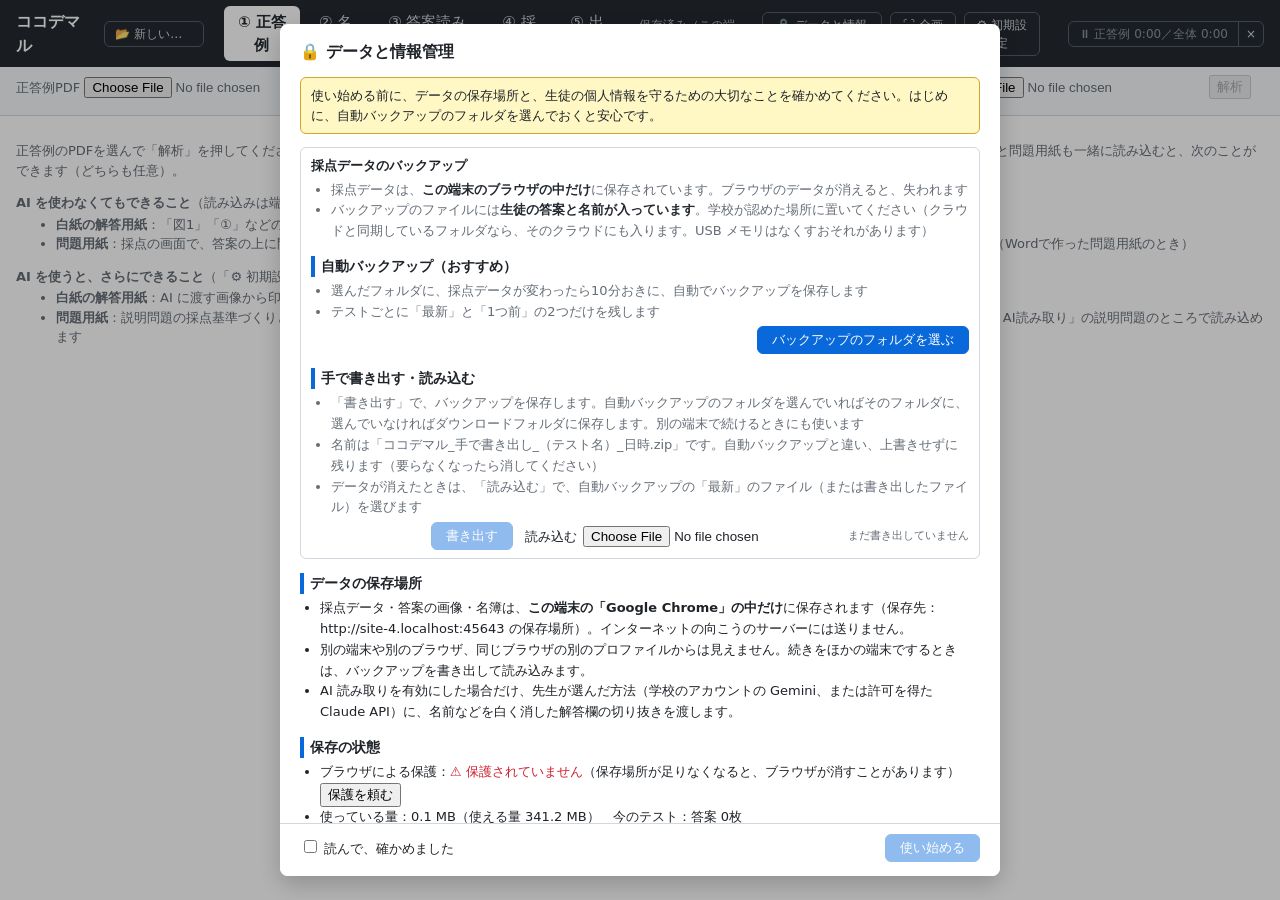
==== commit 0b898882: "ココデマル 1.7.4：正答例からテスト名を自動で入れる（前の版 v/1.7.3 を残す） Co-Authored-By: Claude Opus 5.5 <noreply@anthropic.com" ====
--- a/docs/index.html
+++ b/docs/index.html
@@ -7,7 +7,7 @@
     <meta name="theme-color" content="#24292f" />
     <meta name="viewport" content="width=device-width, initial-scale=1.0" />
     <title>ココデマル</title>
-    <script type="module" crossorigin src="./assets/index-C4waD-80.js"></script>
+    <script type="module" crossorigin src="./assets/index-DzI7ASIz.js"></script>
     <link rel="stylesheet" crossorigin href="./assets/index-CbO9kD20.css">
   <link rel="manifest" href="./manifest.webmanifest"></head>
   <body>
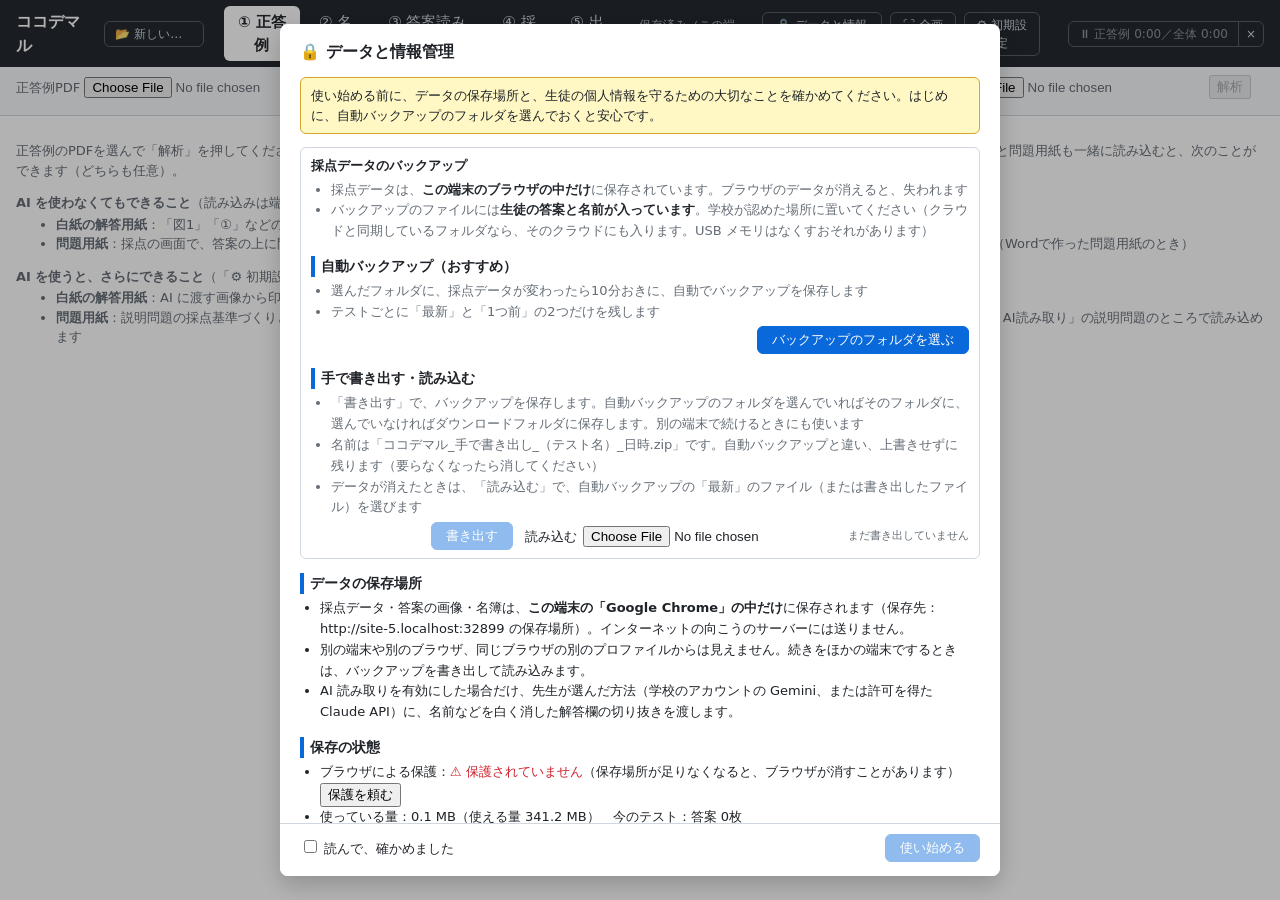
==== commit 56da5541: "ココデマル 1.7.5：スタンプを押したあと、そのままドラッグで位置を直せる Co-Authored-By: Claude Opus 5.5 <noreply@anthropic.com>" ====
--- a/docs/index.html
+++ b/docs/index.html
@@ -7,8 +7,8 @@
     <meta name="theme-color" content="#24292f" />
     <meta name="viewport" content="width=device-width, initial-scale=1.0" />
     <title>ココデマル</title>
-    <script type="module" crossorigin src="./assets/index-DzI7ASIz.js"></script>
-    <link rel="stylesheet" crossorigin href="./assets/index-CbO9kD20.css">
+    <script type="module" crossorigin src="./assets/index-BklX1km7.js"></script>
+    <link rel="stylesheet" crossorigin href="./assets/index-DPmaPpCU.css">
   <link rel="manifest" href="./manifest.webmanifest"></head>
   <body>
     <div id="root"></div>
--- a/docs/assets/index-DPmaPpCU.css
+++ b/docs/assets/index-DPmaPpCU.css
@@ -0,0 +1 @@
+:root{--text:#1f2328;--muted:#656d76;--bg:#fff;--panel:#f6f8fa;--border:#d0d7de;--accent:#0969da;--symbol:#cf222e;--manual:#0969da;--term:#1a7f37;--explain:#bc4c00;color:var(--text);background:var(--bg);font:15px/1.5 system-ui,Segoe UI,Hiragino Sans,Meiryo,sans-serif}*{box-sizing:border-box}body{margin:0}.app{flex-direction:column;height:100vh;display:flex}.loading{padding:40px}.toolbar{color:#fff;background:#24292f;align-items:center;gap:20px;padding:6px 16px;display:flex}.toolbar h1{margin:0;font-size:16px}.toolbar nav{gap:4px;display:flex}.toolbar nav button{color:#d0d7de;font:inherit;cursor:pointer;background:0 0;border:1px solid #0000;border-radius:6px;padding:4px 12px}.toolbar nav button.active{color:#24292f;background:#fff;font-weight:700}.save-state{color:#afb8c1;margin-left:auto;font-size:12px}.subbar{background:var(--panel);border-bottom:1px solid var(--border);flex-wrap:wrap;align-items:center;gap:8px 20px;padding:8px 16px;display:flex}.subbar label{color:var(--muted);font-size:13px}.subbar .loaded{color:#1a7f37;margin-left:-6px;font-size:13px}.status{font-size:13px}.hint{color:var(--muted);margin:12px 16px;font-size:13px}.page .hint{margin:4px 0 8px}.warn{color:var(--symbol)}.workspace{flex:1;min-height:0;display:flex}.sheet{flex:1;padding:12px;position:relative;overflow:auto}.sheet img,.sheet svg{width:100%;display:block}.sheet svg{width:calc(100% - 24px);position:absolute;inset:12px}.frame{fill:none;stroke:orange;stroke-width:1.5px}.sheet svg{touch-action:none}.cell rect{fill:#0000;stroke-width:1.2px;cursor:move}.cell.symbol rect{stroke:var(--symbol)}.cell.manual rect{stroke:var(--manual)}.cell.term rect{stroke:var(--term)}.cell.explain rect{stroke:var(--explain)}.kind-legend{flex-wrap:wrap;gap:4px 14px;margin:4px 0;font-size:13px;display:flex}.kind-legend span:before{content:"";vertical-align:-1px;border:2px solid;width:14px;height:9px;margin-right:4px;display:inline-block}.kind-legend .symbol{color:var(--symbol)}.kind-legend .term{color:var(--term)}.kind-legend .explain{color:var(--explain)}.kind-legend .manual{color:var(--manual)}.cell.field rect{stroke:#8250df;stroke-dasharray:3 2}.cell text{fill:#1a7f37;pointer-events:none;font-size:8px;font-weight:700}.cell.field text{fill:#8250df}.cell.selected rect{fill:#ffc80040;stroke-width:2px;stroke-dasharray:none}.cell rect.grip{fill:#fff;stroke:#0969da;stroke-width:1px}.sheet.drawing svg{cursor:crosshair}.sheet.drawing .cell rect{pointer-events:none}.draft{fill:#0969da26;stroke:#0969da;stroke-width:1.5px;stroke-dasharray:4 2}.editbox{border-bottom:1px solid var(--border);background:#fff;padding:8px 12px}.editbox p{margin:0 0 6px;font-size:13px}.editbox button{margin-left:6px}.answerlist{border-bottom:1px solid var(--border);background:#fff;padding:6px 12px;font-size:13px}.answerlist summary{cursor:pointer;font-weight:700}.answerlist textarea{box-sizing:border-box;width:100%;font-family:inherit}.editbox .row{gap:6px}.editbox .row button{margin-left:0}.fieldbtn.has{color:#8250df;border-color:#8250df}.fieldbtn.missing{border-color:var(--symbol);color:var(--symbol)}.fieldbtn.active{background:#fbefff}.banner{background:#fff8c5;border-bottom:1px solid #d4a72c;padding:8px 16px;font-size:13px}.banner button{margin-left:10px}.questions{border-left:1px solid var(--border);width:520px;font-size:13px;overflow:auto}.summary{z-index:1;background:var(--panel);border-bottom:1px solid var(--border);padding:8px 12px;font-weight:700;position:sticky;top:0}.questions table{border-collapse:collapse;width:100%}.questions th{background:var(--bg);text-align:left;border-bottom:1px solid var(--border);padding:4px;position:sticky;top:37px}.questions td{border-bottom:1px solid #eee;padding:2px 4px}.questions tr.selected td{background:#ffc80040}.questions tr.checked td{background:#ddf4ff}.questions tr.checked.selected td{background:#b6e3ff}.questions td.no{text-align:right;font-weight:700}.questions input{width:100%;font:inherit}.questions input.choices{width:70px}.questions input.points{width:48px}.page{flex:1;padding:8px 16px 40px;overflow:auto}.page h2{margin:16px 0 4px;font-size:16px}.page textarea{width:100%;max-width:760px;font:13px/1.5 var(--mono,monospace)}.row{flex-wrap:wrap;align-items:center;gap:12px;display:flex}table.list{border-collapse:collapse;font-size:13px}table.list th,table.list td{text-align:left;border-bottom:1px solid #eee;padding:3px 10px}table.list tr.absent td{color:#aaa;text-decoration:line-through}.header-crop{height:38px;display:block}.field-crops{align-items:center;gap:6px;display:flex}.field-crop{align-items:center;gap:2px;display:flex}.field-crop small{color:var(--muted);font-size:11px}.field-crop img{border:1px solid var(--border);height:44px;display:block}.grading{flex-direction:column;flex:1;min-height:0;display:flex}.qbar{background:var(--panel);border-bottom:1px solid var(--border);flex-wrap:wrap;align-items:center;gap:10px;padding:8px 16px;display:flex}.qbar select{font:inherit;font-weight:700}.qinfo{font-size:14px}.tag{color:#0550ae;background:#ddf4ff;border-radius:10px;padding:1px 6px;font-size:11px}.tag.thinking{color:#953800;background:#fff1e5}.tag.kind-symbol{color:#1a7f37;background:#dafbe1;margin-left:4px}.tag.kind-term{color:#8250df;background:#fbefff;margin-left:4px}.tag.kind-manual{color:#57606a;background:#eaeef2;margin-left:4px}.progress{margin-left:auto;font-weight:700}.keys{color:var(--muted);border-bottom:1px solid var(--border);padding:4px 16px;font-size:12px;position:relative}kbd{border:1px solid var(--border);color:var(--text);background:#fff;border-bottom-width:2px;border-radius:4px;margin:0 1px;padding:0 5px;font:11px/1.4 monospace;display:inline-block}.grid{flex:1;grid-auto-rows:max-content;align-content:start;gap:8px;padding:10px 16px 80px;display:grid;overflow:auto}.answer{border:2px solid var(--border);cursor:pointer;-webkit-user-select:none;user-select:none;background:#fff;border-radius:6px;overflow:hidden}.answer .who{background:var(--panel);border-bottom:1px solid var(--border);white-space:nowrap;text-overflow:ellipsis;padding:1px 6px;font-size:12px;overflow:hidden}.answer .img{position:relative}.answer img{width:100%;display:block}.answer.correct .img,.answer.wrong .img,.answer.partial .img{opacity:.7}.answer .res{margin-right:6px;font-weight:700;display:inline-block}.answer.correct .who{color:#cf222e;background:#ffebe9}.answer.wrong .who{color:#0550ae;background:#ddf4ff}.answer.partial .who{color:#7d4e00;background:#fff8c5}.answer.selected{opacity:1;background:#fff4e6;border:4px solid #e8590c;box-shadow:0 0 0 2px #e8590c4d}.answer.selected .who,.answer.none.selected .who{color:#fff;background:#e8590c;font-weight:700}.answer.selected .who:before{content:"✔ 選択中　"}.answer.selected .who .read{color:#24292f}.answer.selected .img{opacity:1}.answer.target.focused{opacity:1;background:#fff4e6;border:4px solid #e8590c;box-shadow:0 0 0 3px #0969da59}.answer.target .who{color:#fff;background:#e8590c;font-weight:700}.answer.target .who:before{content:"▶ この答案（F／Dで採点）　"}.answer.target .who .read{color:#24292f}.answer.target .img{opacity:1}.answer.focused{opacity:1;border-color:#0969da;box-shadow:0 0 0 3px #0969da59}.sortmode{align-items:center;gap:4px;font-size:13px;display:flex}.coarse{color:var(--muted);align-items:center;gap:4px;margin-left:6px;font-size:12px;display:inline-flex}.coarse input{width:160px}.gcount{color:var(--text);min-width:5.5em;margin-left:6px}.answer.g0{border-left:12px solid #2da44e}.answer.g1{border-left:12px solid #0969da}.answer.g2{border-left:12px solid #bf3989}.answer.g3{border-left:12px solid #bc4c00}.answer.g4{border-left:12px solid #8250df}.answer.g5{border-left:12px solid #1b7c83}.answer.gblank{border-left:12px dashed #8c959f}.gtag{background:#eaeef2;border-radius:8px;margin-right:5px;padding:0 5px;font-size:11px;font-weight:700;display:inline-block}.answer.key{z-index:2;cursor:default;border-color:#1a7f37;position:sticky;top:0;box-shadow:0 4px 10px #0000002e}.answer.key .who{color:#1a7f37;background:#dafbe1;font-weight:700}.answer.key .who b{color:var(--text);font-weight:400}.toast{z-index:5;color:#fff;background:#24292f;align-items:center;padding:0 16px;font-size:13px;animation:.15s ease-out toast-in;display:flex;position:absolute;inset:0}@keyframes toast-in{0%{opacity:0}}button.dev{border-style:dashed;margin-left:8px}.board{flex:1;min-height:0;display:flex}.keybar{z-index:3;background:var(--bg);border-bottom:1px solid var(--border);grid-column:1/-1;margin:-10px -16px 0;padding:10px 16px 8px;position:sticky;top:-10px}.keybar .answer.key{box-shadow:none;position:static}.ghead{border-bottom:2px solid var(--border);grid-column:1/-1;align-items:center;gap:10px;margin-top:10px;padding:4px 2px;font-size:13px;display:flex}.ghead:first-child{margin-top:0}.ghead b{font-size:15px}.ghead span{color:var(--muted)}.ghead .gbtns{gap:6px;margin-left:auto;display:flex}.ghead button{font:inherit;cursor:pointer;padding:1px 10px}.summary{flex-wrap:wrap;align-items:center;gap:4px 12px;display:flex}.bulk{align-items:center;gap:4px;font-size:12px;font-weight:400;display:inline-flex}.bulk input{width:48px;font:inherit}.bulk button{font:inherit;padding:1px 8px}.bulk button.primary{color:#fff;background:#0969da;border:1px solid #0969da;border-radius:4px}.hint-inline{color:var(--muted);font-size:11px}.title-input{width:280px;font:inherit}button.primary{color:#fff;cursor:pointer;background:#0969da;border:1px solid #0969da;border-radius:6px;padding:4px 14px}.stats{flex-wrap:wrap;gap:12px;margin:6px 0;display:flex}.stats>div{background:var(--panel);border-radius:8px;min-width:120px;padding:8px 14px}.stats small{color:var(--muted);font-size:12px;display:block}.stats b{font-size:18px}.ok{color:#1a7f37}.modebar{background:var(--panel);gap:4px;padding:6px 16px 0;display:flex}.modebar button{font:inherit;border:1px solid var(--border);color:var(--muted);cursor:pointer;background:#eaeef2;border-bottom:none;border-radius:6px 6px 0 0;padding:4px 14px;font-size:13px}.modebar button.active{background:var(--bg);color:var(--text);font-weight:700}.student-view{flex:1;min-height:0;display:flex}.pagewrap{flex:1;padding:10px 16px;overflow:auto}.pageinner{position:relative}.pageinner img,.pageinner svg{width:100%;display:block}.pageinner svg{height:100%;position:absolute;inset:0}.qbox{cursor:pointer}.qbox rect{fill:#0000;stroke:#8c959f;stroke-width:.8px;stroke-dasharray:3 2}.qbox.correct rect{stroke:#cf222e;stroke-width:1.2px;stroke-dasharray:none;fill:#cf222e0f}.qbox.wrong rect{stroke:#0969da;stroke-width:1.2px;stroke-dasharray:none;fill:#0969da12}.qbox.partial rect{stroke:#9a6700;stroke-width:1.2px;stroke-dasharray:none;fill:#d4a72c1a}.qbox.current rect{stroke:#0969da;stroke-width:2.5px;stroke-dasharray:none;fill:#0969da1f}.qbox text{fill:#cf222e;pointer-events:none;font-size:10px;font-weight:700}.qbox.wrong text{fill:#0969da}.qbox.partial text{fill:#9a6700}.qside{border-left:1px solid var(--border);flex-direction:column;flex:none;gap:8px;width:380px;padding:10px 12px;display:flex;overflow:auto}.qside .answer.key{box-shadow:none;position:static}.qtable{border-collapse:collapse;width:100%;font-size:12px}.qtable td{cursor:pointer;border-bottom:1px solid #eee;padding:2px 6px}.qtable td.no{white-space:nowrap;font-weight:700}.qtable td.ans{color:var(--muted);text-overflow:ellipsis;white-space:nowrap;max-width:170px;overflow:hidden}.qtable td.res,.qtable td.pts{text-align:right;white-space:nowrap}.qtable tr.correct td.res{color:#cf222e;font-weight:700}.qtable tr.wrong td.res{color:#0969da;font-weight:700}.qtable tr.partial td.res{color:#9a6700;font-weight:700}.qtable tr.current td{background:#ddf4ff}.latetag{color:#953800;white-space:nowrap;background:#fff1e5;border-radius:8px;padding:1px 6px;font-size:11px}.qside>*{flex:none}.return-preview{margin:8px 0 0}.return-preview figcaption{color:var(--muted);margin-bottom:4px;font-size:12px}.return-preview img{border:1px solid var(--border);width:1100px;max-width:100%;display:block}.notebar{border-bottom:1px solid var(--border);flex-wrap:wrap;align-items:center;gap:4px 6px;padding:4px 16px;font-size:13px;display:flex}.notebar button{font:inherit;border:1px solid var(--border);cursor:pointer;background:#fff;border-radius:4px;padding:1px 10px}.notebar button.active{color:#a40e26;background:#ffebe9;border-color:#d71e1e;font-weight:700}.notebar button:disabled{opacity:.4;cursor:default}.nb-label{color:var(--muted);margin-left:8px}.nb-label:first-child{margin-left:0}.nb-size{min-width:3em;color:var(--muted)}.nb-hint{color:#a40e26;margin-left:auto}svg.notes{width:100%;height:100%;position:absolute;inset:0}svg.notes.tool-select{pointer-events:none}svg.notes.tool-select .note-text,svg.notes.tool-select .note-line{pointer-events:auto;cursor:move}svg.notes.tool-text{cursor:text}svg.notes.tool-wave,svg.notes.tool-strike,svg.notes.tool-cross,svg.notes.tool-arrow,svg.notes.tool-pen{cursor:crosshair}svg.notes.tool-pen{touch-action:none}svg.notes:not(.tool-select):not(.tool-stamp) .note-text,svg.notes:not(.tool-select):not(.tool-stamp) .note-line{pointer-events:none}svg.notes.tool-stamp .note-text,svg.notes.tool-stamp .note-line{pointer-events:auto;cursor:move}.note-text{paint-order:stroke;stroke:#fff;stroke-width:2.5px;stroke-linejoin:round;-webkit-user-select:none;user-select:none}.note-line .hit{fill:none;stroke:#0000;stroke-width:8px}.note-sel{fill:none;stroke:#0969da;stroke-width:.8px;stroke-dasharray:3 2;pointer-events:none}.note-editor{z-index:5;resize:both;color:#d71e1e;background:#ffffffe6;border:1px dashed #d71e1e;outline:none;min-width:12em;min-height:2.2em;padding:0 2px;font-family:Yu Gothic UI,Yu Gothic,Meiryo,sans-serif;line-height:1.25;position:absolute}.comment-lib{border:1px solid var(--border);border-radius:6px;padding:6px 8px;font-size:13px}.lib-head span{color:var(--muted);font-size:12px}.lib-empty{color:var(--muted);margin:4px 0;font-size:12px}.comment-lib ul{max-height:220px;margin:4px 0;padding:0;list-style:none;overflow:auto}.comment-lib li{border-bottom:1px solid #eee;align-items:center;gap:4px;padding:2px 0;display:flex}.comment-lib li.picked .lib-text{background:#ffebe9;border-color:#d71e1e}.lib-text{text-align:left;font:inherit;color:#a40e26;cursor:pointer;white-space:pre-wrap;background:#fff;border:1px solid #0000;border-radius:4px;flex:1;padding:1px 4px}.lib-text:hover{border-color:var(--border)}.comment-lib li select{max-width:9em;font-size:11px}.lib-del{color:var(--muted);cursor:pointer;background:0 0;border:none;font-size:14px}.lib-add textarea{width:100%;font:inherit;margin-top:4px}.lib-add .row{justify-content:flex-end;gap:4px}.answer .img .notes{width:100%;height:100%;position:absolute;inset:0}.note-bounds{fill:#d71e1e0a;stroke:#d71e1e;stroke-width:.6px;stroke-dasharray:2 2;pointer-events:none}.qlib{border-left:1px solid var(--border);flex:none;width:320px;padding:10px 12px;overflow:auto}.autobar{border-bottom:1px solid var(--border);background:#f0f6ff;flex-wrap:wrap;align-items:center;gap:8px;padding:4px 16px;font-size:13px;display:flex}.autobar button.warn{background:#fff8c5;border-color:#bf8700}.autobar .autohint{color:var(--muted);font-size:12px}.answer .who button.read{font:inherit;cursor:pointer;color:#24292f;background:#fff;border:1px solid #8c959f;border-radius:8px;margin-right:5px;padding:0 5px;font-size:11px;font-weight:700;line-height:1.4}.answer .who button.read small{margin-left:3px;font-weight:400}.answer .who button.read.lv-mid{background:#fff8c5;border-color:#bf8700}.answer .who button.read.lv-low{background:#eaeef2;border:1px dashed #57606a}.answer .who button.read.fixed{border-style:dashed}.answer .who button.read.warn{background:#ffd33d;border-color:#bf8700}.readmenu{border-bottom:1px solid var(--border);cursor:default;background:#f0f6ff;flex-wrap:wrap;align-items:center;gap:4px;padding:3px 6px;font-size:12px;display:flex}.readmenu button{min-width:2.2em;padding:1px 6px}.readmenu button.on{color:#fff;background:#0969da;border-color:#0969da}.answer .who span.read.ai{color:#24292f;background:#fbefff;border:1px solid #8250df;border-radius:8px;margin-right:5px;padding:0 5px;font-size:11px;font-weight:700;line-height:1.4;display:inline-block}.answer .who span.read.ai small{margin-left:3px;font-weight:400}.answer .who span.read.ai.lv-mid{background:#fff8c5;border-color:#bf8700}.answer .who span.read.ai.lv-low{background:#eaeef2;border:1px dashed #57606a}.answer .who span.read.ai.warn{background:#ffd33d;border-color:#bf8700}.ghead .tonehint{font-size:12px}.ghead.tone-ok{border-bottom-color:#cf222e}.ghead.tone-ok b{color:#cf222e}.ghead.tone-ng{border-bottom-color:#0969da}.ghead.tone-ng b{color:#0969da}.ghead.tone-unsure{background:#fff8c5;border-bottom-color:#bf8700}.ghead.tone-none{border-bottom-style:dashed}.aiscreen{flex:1;max-width:1100px;padding:8px 24px 40px;overflow:auto}.aiscreen section{margin:14px 0 22px}.aiscreen h3{margin:0 0 8px;font-size:15px}.aiscreen p{margin:6px 0;font-size:13px}.ainote{background:#f0f6ff;border:1px solid #b6d4fe;border-radius:6px;padding:8px 12px;font-size:13px;line-height:1.6}.aitable{border-collapse:collapse;font-size:13px}.aitable th,.aitable td{border-bottom:1px solid var(--border);text-align:left;padding:3px 8px}.aitable td.no{font-weight:700}.aitable input:not([type]){width:12em}.aitable small{color:var(--muted);margin-left:3px}.aisteps{margin:4px 0 10px;padding-left:22px;font-size:13px;line-height:1.7}.packmsg{color:#0550ae;line-height:1.6}.remain b{font-size:16px}.okmark{color:#1a7f37;font-weight:700}.aiflow{flex-wrap:wrap;align-items:stretch;gap:10px;margin:8px 0;display:flex}.aiflow .step{border:1px solid var(--border);border-radius:8px;flex-direction:column;justify-content:center;gap:4px;max-width:280px;padding:8px 12px;display:flex}.aiflow .step.hand{background:#f6f8fa;border-style:dashed}.aiflow .step.hand span{font-size:14px;font-weight:700}.aiflow .step small{color:var(--muted);font-size:12px;line-height:1.5}button.primary.big{padding:8px 18px;font-size:15px}.pastebox{align-items:flex-end;gap:8px;margin:6px 0;display:flex}.pastebox textarea{flex:1;font-family:monospace;font-size:12px}.aiopts{margin-top:12px;font-size:13px}.aiopts summary{cursor:pointer;color:var(--muted)}.aiopts button{margin-right:4px}.accuracy b{font-size:16px}button.primary:disabled{opacity:.45;cursor:default}.settings-btn{color:#d0d7de;font:inherit;cursor:pointer;background:0 0;border:1px solid #57606a;border-radius:6px;padding:3px 10px;font-size:12px}.settings-btn:hover{color:#fff;border-color:#d0d7de}.settings-backdrop{z-index:50;background:#0000004d;justify-content:center;align-items:flex-start;padding-top:80px;display:flex;position:fixed;inset:0}.settings{background:#fff;border-radius:8px;width:min(520px,100vw - 32px);padding:16px 20px;box-shadow:0 8px 24px #0003}.settings h2{margin:0 0 12px;font-size:16px}.setting{cursor:pointer;align-items:flex-start;gap:10px;display:flex}.setting input{margin-top:4px}.setting span{flex-direction:column;gap:4px;display:flex}.setting small{color:var(--muted);font-size:12px;line-height:1.6}.settings-note{color:var(--muted);margin:12px 0 8px;font-size:12px}.settings .row{justify-content:flex-end}.autobar .fixcount{background:#eaeef2;border-radius:10px;padding:1px 8px}.autobar .fixcount.high{color:#cf222e;background:#ffebe9}.worklist button{margin-right:6px}.toolbar .settings-btn+.settings-btn{margin-left:-12px}.app.hide-help .keys{border:0;height:0;padding:0;overflow:hidden}.app.hide-help .notebar{display:none}.app.hide-help .toast{border-radius:8px;max-width:calc(100vw - 32px);padding:8px 18px;position:fixed;inset:auto auto 20px 50%;transform:translate(-50%);box-shadow:0 4px 16px #0000004d}.setting.sub{margin:10px 0 0 26px}.setting.disabled{opacity:.5;cursor:default}.settings .setting+.setting{margin-top:12px}.skipbar{background:#f6f8fa}.compactsw{cursor:pointer;align-items:center;gap:3px;display:inline-flex}.inkonly{background:#fff;max-width:100%;height:46px;margin:2px auto;position:relative;overflow:hidden}.inkonly img{max-width:none;position:absolute}.inkonly.blank{height:46px;color:var(--muted);justify-content:center;align-items:center;font-size:12px;display:flex}.grid.compact .answer .who{font-size:11px}.answer.odd{outline-offset:-6px;outline:3px dashed #bf3989}.ghead.tone-part{border-bottom-color:#bf8700}.ghead.tone-part b{color:#9a6700}.missed{background:#fff8c5;border:1px solid #d4a72c;border-radius:6px;padding:6px 10px}.missed button{margin-left:8px}.filepick{margin-top:6px;font-size:13px;display:block}.aitable td.model{max-width:320px;font-size:12px}.rubric{border:1px solid var(--border);background:#f6f8fa;border-radius:6px;margin:8px 0;padding:8px 12px}.rubric input.rtext{width:28em}.rubric tr.ng .ngtag{color:#cf222e;margin-right:4px;font-size:12px;font-weight:700}.rubric tr.ng .ngnote{color:#cf222e;font-size:12px}.rubricbar .ng{color:#cf222e}.deducttable td.check{text-align:center}.done-msg{color:#1a7f37;margin-left:8px;font-size:13px}.deducttable td.model{max-width:28em}.rubric .deductpick{margin-left:10px}.rubric input.points.deductpts{width:3.5em}.rubric .rscoring{margin:6px 0;font-size:13px;display:block}.explainsteps{margin-top:8px}.explainsteps .sep{width:12px}.explainnote{border-top:1px dashed var(--border);cursor:default;background:#fbfbfc;padding:4px 6px;font-size:12px}.explainnote .transcript{color:#24292f;margin-bottom:3px}.explainnote .chips{flex-wrap:wrap;gap:3px;margin-bottom:3px;display:flex}.explainnote .chip{border:1px solid var(--border);border-radius:8px;padding:0 6px}.explainnote .chip.on{color:#a40e26;background:#ffebe9;border-color:#cf222e}.explainnote .chip.off{color:var(--muted);background:#f6f8fa}.explainnote .chip.warn{background:#fff8c5;border-color:#bf8700}.explainnote .comment{align-items:center;gap:6px;display:flex}.explainnote .comment button{padding:0 8px;font-size:11px}.phasebar{background:#fff4e6;border-bottom:2px solid #e8590c;flex-wrap:wrap;align-items:center;gap:6px 10px;padding:5px 16px;font-size:13px;display:flex}.phasebar .plabel{color:#9a3412;font-weight:700}.phasebar .pstep{color:var(--muted);border:1px solid #0000;border-radius:10px;padding:1px 8px}.phasebar .pstep.done{color:#57606a}.phasebar .pstep.now{color:#fff;background:#e8590c;font-weight:700}.phasebar .pnext{margin-left:auto;font-size:14px}.phasebar .pnext b{font-size:15px}.grid.phase-ok .answer.selected .who:before{content:"✔ 〇にする　"}.grid.phase-ng .answer.selected .who:before{content:"✔ ✕にする　"}.grid.phase-out .answer.selected .who:before{content:"✔ 〇か部分点　"}.ghead button.unsel{color:#9a3412;border-color:#e8590c}.backup{border-top:1px solid var(--border);margin-top:24px;padding-top:8px}.filepick-inline{align-items:center;gap:6px;font-size:13px;display:inline-flex}.rubric .ptext{color:var(--muted);flex-direction:column;gap:2px;margin:4px 0 8px;font-size:12px;display:flex}.rubric .ptext textarea{color:var(--text);width:100%;max-width:760px;font:13px/1.5 inherit}.qside .ailine{border-top:1px dashed var(--border);background:#fbefff;padding:3px 6px;font-size:12px}.qside .ailine.lv-mid{background:#fff8c5}.qside .ailine.lv-low{background:#eaeef2}.qside .ailine.warn{background:#ffd33d}.qtable td.ai{color:#8250df;text-overflow:ellipsis;white-space:nowrap;max-width:9em;font-size:11px;overflow:hidden}.qtable td.ai.lv-mid{color:#9a6700}.qtable td.ai.lv-low{color:var(--muted)}.qtable td.ai.warn{color:#cf222e;font-weight:700}.rubricbar{border-top:1px dashed var(--border);background:#f6f8fa;flex-direction:column;gap:1px;padding:4px 8px;font-size:12px;display:flex}.rubricbar b{color:#57606a}.explainnote .chip q{color:#24292f;margin-left:4px;font-weight:700}.explainnote .chip q:before{content:"『"}.explainnote .chip q:after{content:"』"}.ghead .gdetail{color:#9a6700;font-size:12px}.keyside{border-right:1px solid var(--border);background:var(--bg);flex:none;width:340px;max-width:32vw;padding:10px 8px 10px 16px;overflow:auto}.keyside .answer.key{box-shadow:none;position:static}.progress button.redo{margin-left:10px;padding:1px 8px;font-size:12px;font-weight:400}.qinfo .qtext{text-overflow:ellipsis;white-space:nowrap;vertical-align:bottom;cursor:help;max-width:60vw;display:inline-block;overflow:hidden}.answer .img.wide{background-color:#fff;width:100%}.ctxmenu{z-index:60;border:1px solid var(--border);background:#fff;border-radius:6px;padding:4px;position:fixed;box-shadow:0 6px 18px #0003}.ctxmenu button{text-align:left;width:100%;font:inherit;cursor:pointer;background:0 0;border:0;border-radius:4px;padding:6px 12px;font-size:13px;display:block}.ctxmenu button:hover:not(:disabled){background:#f0f6ff}.answer.span2{grid-column:span 2}.answer .img.wide{position:relative}.answer .img.wide .answerframe{pointer-events:none;border:2px dashed #0969da;border-radius:2px;position:absolute}.explainnote .comment.brief{flex-wrap:wrap;gap:4px}.explainnote .comment.brief .chip{border:1px solid var(--border);cursor:help;border-radius:8px;padding:0 5px;font-weight:700}.explainnote .comment.brief .text{margin-left:4px}.qbar>.qinfo{white-space:nowrap;flex:1 1 0;align-items:center;gap:4px;min-width:120px;display:flex;overflow:hidden}.qbar>.qinfo .qtext{flex:0 auto;min-width:0;max-width:none}.qbar>:not(.qinfo){white-space:nowrap;flex-shrink:0}.modebar-slot{align-items:center;gap:6px;margin-left:auto;padding-bottom:4px;display:flex}.modebar .modebar-slot button{border:1px solid var(--border);color:var(--text);background:#fff;border-radius:6px;padding:2px 10px;font-size:13px}.modebar .modebar-slot button.warn{color:#9a6700;background:#fff8c5;border-color:#bf8700;font-weight:700}.rubricbar.editable{cursor:pointer}.rubricbar.editable:hover{background:#f0f6ff}.rubricbar .edit{color:#0969da;margin-left:8px;font-size:11px;font-weight:400}.rubric .backgrade{float:right}.explainnote .suspect{color:#9a6700;background:#fff8c5;border-radius:4px;margin-bottom:3px;padding:1px 6px;font-weight:700}.board{position:relative}.qlib.overlay{z-index:30;background:var(--bg,#fff);position:absolute;top:0;bottom:0;right:18px;box-shadow:-4px 0 14px #00000026}.qlib-close{margin:0 0 6px auto;font-size:12px;display:block}.qlib-tab{z-index:30;writing-mode:vertical-rl;border:1px solid var(--border);cursor:pointer;background:#fff;border-radius:6px 0 0 6px;padding:10px 4px;font-size:13px;position:absolute;top:8px;right:18px;box-shadow:-2px 2px 8px #0000001f}.explainnote .transcript .where{color:var(--muted);white-space:nowrap;margin-left:6px;font-size:11px}.checkbad{color:#9a6700;margin-top:2px;font-size:12px}.improve h4{margin:14px 0 4px;font-size:14px}.improve h4 button{margin-left:10px;font-weight:400}.improve .hint-inline button{margin-left:8px}.improve .low{color:#cf222e}.imptable{border-collapse:collapse;font-size:13px}.imptable th,.imptable td{border-bottom:1px solid var(--border);text-align:left;vertical-align:top;padding:3px 10px}.imptable small{color:var(--muted);margin-left:2px}.imptable td button{margin-right:4px;font-size:12px}.imptable tr.shaky{background:#fff8f0}.imptable.causes th{white-space:nowrap;font-weight:700}.imptable.causes td.n{white-space:nowrap}.imptable.causes td.hint{color:var(--muted)}.claudeset{flex-direction:column;gap:6px;margin:4px 0 4px 26px;font-size:13px;display:flex}.claudeset input[type=password]{width:22em;font:inherit}.claudeset small{color:var(--muted)}.claudetest{margin-left:8px}.claudeflow{margin:8px 0}.claudeprog{align-items:center;gap:10px;display:flex}.claudeprog .progress{background:#eaeef2;border-radius:5px;width:300px;height:10px;overflow:hidden}.claudeprog .progress i{background:#0969da;height:100%;display:block}.settings-backdrop{padding-top:24px;padding-bottom:24px}.settings{max-height:calc(100vh - 48px);overflow-y:auto}.settings>.row:last-child{border-top:1px solid var(--border);background:#fff;margin:8px -20px -16px;padding:10px 20px 14px;position:sticky;bottom:-16px}.classload td{vertical-align:middle}.classload .filepick{border:1px solid var(--border);cursor:pointer;background:#fff;border-radius:6px;padding:2px 12px;font-size:13px;display:inline-block}.classload .filepick:hover{background:#f0f6ff}.classload .filepick.disabled{opacity:.5;pointer-events:none}.classload .muted{color:var(--muted)}.classpick{align-items:center;gap:6px;margin-left:16px;padding-bottom:4px;font-size:13px;display:inline-flex}.classpick select{font:inherit;font-weight:700}.namemask{pointer-events:none;z-index:1;background:#fff;position:absolute}.settings.safety{width:min(720px,100vw - 32px);max-height:calc(100vh - 48px);overflow-y:auto}.settings.safety h3{border-left:4px solid #0969da;margin:14px 0 4px;padding-left:6px;font-size:14px}.settings.safety ul{margin:4px 0;padding-left:20px;font-size:13px;line-height:1.6}.settings.safety .backup{border:1px solid var(--border);border-radius:6px;margin:8px 0;padding:8px 10px}.settings.safety .backup h2{margin:0 0 4px;font-size:13px}.safety-lead{background:#fff8c5;border:1px solid #d4a72c;border-radius:6px;padding:8px 10px;font-size:13px}.safety-erase{justify-content:flex-start!important}button.danger{color:#cf222e;cursor:pointer;background:#fff;border:1px solid #cf222e;border-radius:6px;padding:4px 12px}button.danger:hover{background:#ffebe9}.safety-check{margin-right:auto;font-size:13px}.about{color:var(--muted);margin-top:12px;font-size:12px}.about ul{font-size:12px!important}.save-state.err{color:#ff8182;font-weight:700}.toolbar .warnbtn{color:#f2cc60;border-color:#9a6700}.save-error{color:#82071e;background:#ffebe9;border-bottom:2px solid #cf222e;align-items:center;gap:12px;padding:8px 16px;font-size:13px;display:flex}.update-banner{background:#ddf4ff;border-bottom:1px solid #54aeff;align-items:center;gap:10px;padding:6px 16px;font-size:13px;display:flex}.update-banner.ok{background:#dafbe1;border-color:#4ac26b}.app:has(>.settings-backdrop)>.update-banner{z-index:60;position:fixed;top:0;left:0;right:0}.app:has(>.update-banner)>.settings-backdrop{padding-top:64px}.app:has(>.update-banner)>.settings-backdrop>.settings{max-height:calc(100vh - 88px)}@media (width<=640px){.app:has(>.update-banner)>.settings-backdrop{padding-top:120px}.app:has(>.update-banner)>.settings-backdrop>.settings{max-height:calc(100vh - 144px)}}.toolbar .testbtn{text-overflow:ellipsis;white-space:nowrap;max-width:220px;overflow:hidden}.tests .list td,.tests .list th{padding:4px 6px;font-size:13px}.tests-actions{white-space:nowrap}.tests-actions button{margin-left:4px}.tests-new{gap:12px;justify-content:flex-start!important}.lighttag{color:#57606a;background:#eaeef2;border-radius:4px;margin-left:6px;padding:0 5px;font-size:11px}.light-banner{background:#fff8c5;border-bottom:1px solid #d4a72c;padding:6px 16px;font-size:13px}.staletag{color:#7d4e00;background:#fff8c5;border:1px solid #d4a72c;border-radius:4px;margin-left:6px;padding:0 5px;font-size:11px}.tests-guide{border:1px solid var(--border);background:#f6f8fa;border-radius:6px;margin:10px 0;padding:6px 10px;font-size:13px}.tests-guide summary{cursor:pointer;font-weight:700}.tests-guide p{margin:6px 0;line-height:1.6}.sizenote{color:var(--muted);font-size:11px;display:block}.guide-table{border-collapse:collapse;width:100%;margin:6px 0;font-size:12px}.guide-table th,.guide-table td{border:1px solid var(--border);vertical-align:top;text-align:left;padding:4px 6px}.guide-table thead th{background:#eaeef2}.guide-table tbody th{white-space:nowrap;background:#fff}.hint .tier{margin:8px 0 2px}.hint .tier+ul{margin-top:2px}.countwarn{background:#fff8c5;border:1px solid #d4a72c;border-radius:6px;margin:8px 0 12px;padding:8px 12px;font-size:13px}.countwarn ul{margin:4px 0;padding-left:1.4em}.countwarn small{color:var(--muted)}.kindbadge{cursor:help;border-radius:12px;padding:2px 10px;font-size:13px;font-weight:700}.kindbadge.kind-symbol{color:#1a7f37;background:#dafbe1}.kindbadge.kind-term{color:#8250df;background:#fbefff}.kindbadge.kind-explain{color:#0550ae;background:#ddf4ff}.kindbadge.kind-manual{color:#24292f;background:#eaeef2;border:1px solid #afb8c1}.answer .who small.learned{color:#1a7f37;cursor:help;background:#dafbe1;border-radius:6px;padding:0 3px;font-weight:700}.qpanelbtn{color:#7d4e00;background:#fff8c5;border:1px solid #d4a72c;border-radius:12px;padding:2px 10px;font-size:13px;font-weight:700}.qpanelbtn.active{background:#f5e0a0}.qpanel{background:#fffbe6;border-bottom:1px solid #eadfb0;max-height:30vh;padding:6px 16px 8px;font-size:14px;line-height:1.6;overflow-y:auto}.qpanel p{margin:2px 0}.qpanel p b{color:#7d4e00;margin-right:8px}.qpanel p.muted{color:var(--muted);font-size:12px}.status.busy{align-items:center;gap:6px;display:inline-flex}.status.busy .elapsed{color:var(--muted)}.spinner{border:2px solid #c8d1dc;border-top-color:var(--accent);border-radius:50%;flex:none;width:14px;height:14px;animation:.8s linear infinite spin}@keyframes spin{to{transform:rotate(360deg)}}@media (prefers-reduced-motion:reduce){.spinner{animation-duration:2.4s}}.paperdone{color:#1a7f37;margin:4px 0 8px;font-size:13px}.paperdone.fail{color:#cf222e}.remainby{color:var(--muted);margin-left:6px}.answer .res.blankmark{color:#6e7781;font-weight:700}.blankbar{background:#eef6ff;border-bottom:1px solid #c8e1ff;padding:6px 16px;font-size:13px}.blankbar kbd{font-size:11px}.reactioncodes{gap:8px}.reactioncodes input{text-align:center;width:3.5em}.spview{margin-top:8px}.spscroll{max-width:100%;overflow-x:auto}.sptable{border-collapse:collapse;font-size:12px}.sptable th,.sptable td{text-align:center;white-space:nowrap;border:1px solid #d0d7de;padding:2px 5px}.sptable thead th{background:#ddebf7;position:sticky;top:0}.sptable th.think{background:#fce4d6}.sptable .name,.sptable .type{text-align:left}.sptable td.zero{color:#8c959f}.sptable td.sline{border-right:3px solid #d71e1e}.sptable td.pline{border-bottom:3px solid #1f6feb}.sptable td.warn1{background:#fff2cc}.sptable td.warn2{background:#fce4d6}.sptable tfoot td{background:#f6f8fa}.sptable button.link{color:var(--accent);cursor:pointer;font:inherit;background:0 0;border:none;padding:0;text-decoration:underline}.spcomments{border:1px solid var(--border);background:#fbfbfc;border-radius:6px;margin-top:12px;padding:8px 14px}.spcomments h3{margin:4px 0 8px;font-size:15px}.spcomments h4{margin:10px 0 4px;font-size:13px}.spcomments ul{margin:0;padding-left:1.4em;font-size:13px;line-height:1.7}.numcheck{margin-top:2px;font-size:12px;display:block}.numcheck.ok{color:#1a7f37}.numcheck.mismatch{color:#cf222e;font-weight:700}.hintlist{color:var(--muted);margin:4px 0 8px;padding-left:1.6em;font-size:13px;line-height:1.7}.hintlist ul{margin:0;padding-left:1.4em}.hintlist b{color:var(--fg,#24292f);font-weight:600}.hintlist .warnline{color:#9a6700}.subhead{margin:12px 0 4px;font-size:14px}.toolbar .workclock-wrap{align-items:stretch;margin-left:8px;display:inline-flex}.toolbar .workclock{font-variant-numeric:tabular-nums;white-space:nowrap;border-radius:6px 0 0 6px}.toolbar .workclock-wrap .workclock-hide{border-radius:0 6px 6px 0;margin-left:-1px;padding:3px 7px}.toolbar .workclock-show{margin-left:8px;padding:3px 7px}.toolbar .workclock.paused{color:#8c959f}.tests .muted{color:var(--muted)}table.worktime td:not(:first-child),table.worktime th:not(:first-child){text-align:right;font-variant-numeric:tabular-nums}table.worktime tr.sumrow td{border-top:2px solid var(--muted);font-weight:700}.aitable .unit-input{width:5em}.demo-busy{z-index:50;border:1px solid var(--border);background:#fff;border-radius:8px;align-items:center;gap:10px;padding:16px 24px;font-size:15px;display:flex;position:fixed;top:50%;left:50%;transform:translate(-50%,-50%);box-shadow:0 4px 16px #0003}.demo-banner{color:#0a3069;background:#ddf4ff;border-bottom:1px solid #b6e3ff;padding:6px 12px;font-size:13px}.update-banner .update-changes{margin:4px 0 0;padding-left:18px;font-size:13px}.update-banner .update-changes ul{margin:0;padding-left:18px}.update-banner .update-changes .more{color:var(--muted);list-style:none}.update-banner small{color:var(--muted);margin-top:2px;display:block}.update-banner:has(.update-changes){flex-direction:column;align-items:stretch;gap:2px}.qtextline{border-bottom:1px solid var(--border);white-space:nowrap;text-overflow:ellipsis;cursor:help;background:#f6f8fa;padding:2px 16px;font-size:14px;line-height:1.5;overflow:hidden}.qtextline b{color:var(--muted);margin-right:2px;font-weight:400}.stale-overlay{z-index:100;background:#24292f8c;justify-content:center;align-items:center;display:flex;position:fixed;inset:0}.stale-box{background:#fff;border:2px solid #cf222e;border-radius:10px;max-width:560px;padding:18px 24px;box-shadow:0 8px 32px #0000004d}.stale-box h2{color:#cf222e;margin:0 0 8px;font-size:18px}.stale-box p{margin:6px 0;line-height:1.6}.save-error.other-open{color:#6b4f00;background:#fff8c5;border-color:#d4a72c}.kanafill{border:1px solid var(--border);background:#f6f8fa;border-radius:6px;margin:6px 0 10px;padding:6px 10px}.kanafill>.row{flex-wrap:wrap;align-items:center;gap:6px 10px;display:flex}.kanafill .hint-inline{flex:320px}.kanafill-steps ol{margin:6px 0;padding-left:20px}.kanafill-steps textarea{width:100%;font-family:inherit}.kanafill-prompt{white-space:pre-wrap;border:1px solid var(--border);background:#fff;max-height:160px;padding:6px;font-size:12px;overflow:auto}.safety-lead.backup-warn{color:#82071e;background:#ffebe9;border-color:#cf222e}.safety-lead.backup-warn p{color:var(--text);margin:4px 0 0}.backup-warn-off{font-size:13px}.backup-warn-off button{margin:0 4px}
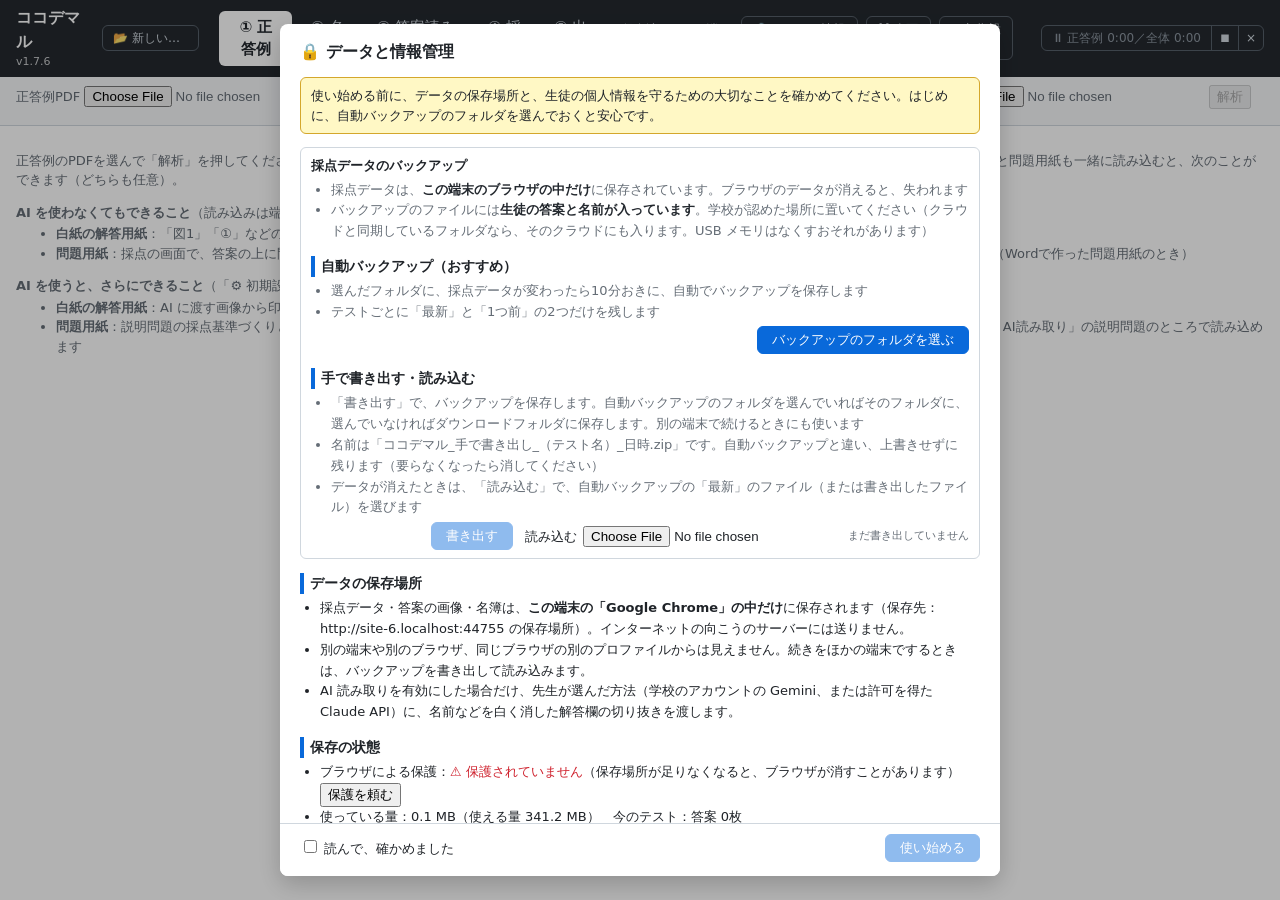
==== commit 77dd5e5d: "ココデマル 1.7.6：保存先のフォルダ・時計を止める・見本の名前を隠す・版の番号 Co-Authored-By: Claude Opus 5.5 <noreply@anthropic.com>" ====
--- a/docs/index.html
+++ b/docs/index.html
@@ -7,8 +7,8 @@
     <meta name="theme-color" content="#24292f" />
     <meta name="viewport" content="width=device-width, initial-scale=1.0" />
     <title>ココデマル</title>
-    <script type="module" crossorigin src="./assets/index-BklX1km7.js"></script>
-    <link rel="stylesheet" crossorigin href="./assets/index-DPmaPpCU.css">
+    <script type="module" crossorigin src="./assets/index-Dqg1CXR3.js"></script>
+    <link rel="stylesheet" crossorigin href="./assets/index-Cvud8FIK.css">
   <link rel="manifest" href="./manifest.webmanifest"></head>
   <body>
     <div id="root"></div>
--- a/docs/assets/index-Cvud8FIK.css
+++ b/docs/assets/index-Cvud8FIK.css
@@ -0,0 +1 @@
+:root{--text:#1f2328;--muted:#656d76;--bg:#fff;--panel:#f6f8fa;--border:#d0d7de;--accent:#0969da;--symbol:#cf222e;--manual:#0969da;--term:#1a7f37;--explain:#bc4c00;color:var(--text);background:var(--bg);font:15px/1.5 system-ui,Segoe UI,Hiragino Sans,Meiryo,sans-serif}*{box-sizing:border-box}body{margin:0}.app{flex-direction:column;height:100vh;display:flex}.loading{padding:40px}.toolbar{color:#fff;background:#24292f;align-items:center;gap:20px;padding:6px 16px;display:flex}.toolbar h1{margin:0;font-size:16px}.toolbar h1 .app-version{opacity:.75;font-variant-numeric:tabular-nums;font-size:11px;font-weight:400;display:block}.toolbar nav{gap:4px;display:flex}.toolbar nav button{color:#d0d7de;font:inherit;cursor:pointer;background:0 0;border:1px solid #0000;border-radius:6px;padding:4px 12px}.toolbar nav button.active{color:#24292f;background:#fff;font-weight:700}.save-state{color:#afb8c1;margin-left:auto;font-size:12px}.subbar{background:var(--panel);border-bottom:1px solid var(--border);flex-wrap:wrap;align-items:center;gap:8px 20px;padding:8px 16px;display:flex}.subbar label{color:var(--muted);font-size:13px}.subbar .loaded{color:#1a7f37;margin-left:-6px;font-size:13px}.status{font-size:13px}.hint{color:var(--muted);margin:12px 16px;font-size:13px}.page .hint{margin:4px 0 8px}.warn{color:var(--symbol)}.workspace{flex:1;min-height:0;display:flex}.sheet{flex:1;padding:12px;position:relative;overflow:auto}.sheet img,.sheet svg{width:100%;display:block}.sheet svg{width:calc(100% - 24px);position:absolute;inset:12px}.frame{fill:none;stroke:orange;stroke-width:1.5px}.sheet svg{touch-action:none}.cell rect{fill:#0000;stroke-width:1.2px;cursor:move}.cell.symbol rect{stroke:var(--symbol)}.cell.manual rect{stroke:var(--manual)}.cell.term rect{stroke:var(--term)}.cell.explain rect{stroke:var(--explain)}.kind-legend{flex-wrap:wrap;gap:4px 14px;margin:4px 0;font-size:13px;display:flex}.kind-legend span:before{content:"";vertical-align:-1px;border:2px solid;width:14px;height:9px;margin-right:4px;display:inline-block}.kind-legend .symbol{color:var(--symbol)}.kind-legend .term{color:var(--term)}.kind-legend .explain{color:var(--explain)}.kind-legend .manual{color:var(--manual)}.cell.field rect{stroke:#8250df;stroke-dasharray:3 2}.cell text{fill:#1a7f37;pointer-events:none;font-size:8px;font-weight:700}.cell.field text{fill:#8250df}.cell.selected rect{fill:#ffc80040;stroke-width:2px;stroke-dasharray:none}.cell rect.grip{fill:#fff;stroke:#0969da;stroke-width:1px}.sheet.drawing svg{cursor:crosshair}.sheet.drawing .cell rect{pointer-events:none}.draft{fill:#0969da26;stroke:#0969da;stroke-width:1.5px;stroke-dasharray:4 2}.editbox{border-bottom:1px solid var(--border);background:#fff;padding:8px 12px}.editbox p{margin:0 0 6px;font-size:13px}.editbox button{margin-left:6px}.answerlist{border-bottom:1px solid var(--border);background:#fff;padding:6px 12px;font-size:13px}.answerlist summary{cursor:pointer;font-weight:700}.answerlist textarea{box-sizing:border-box;width:100%;font-family:inherit}.editbox .row{gap:6px}.editbox .row button{margin-left:0}.fieldbtn.has{color:#8250df;border-color:#8250df}.fieldbtn.missing{border-color:var(--symbol);color:var(--symbol)}.fieldbtn.active{background:#fbefff}.banner{background:#fff8c5;border-bottom:1px solid #d4a72c;padding:8px 16px;font-size:13px}.banner button{margin-left:10px}.questions{border-left:1px solid var(--border);width:520px;font-size:13px;overflow:auto}.summary{z-index:1;background:var(--panel);border-bottom:1px solid var(--border);padding:8px 12px;font-weight:700;position:sticky;top:0}.questions table{border-collapse:collapse;width:100%}.questions th{background:var(--bg);text-align:left;border-bottom:1px solid var(--border);padding:4px;position:sticky;top:37px}.questions td{border-bottom:1px solid #eee;padding:2px 4px}.questions tr.selected td{background:#ffc80040}.questions tr.checked td{background:#ddf4ff}.questions tr.checked.selected td{background:#b6e3ff}.questions td.no{text-align:right;font-weight:700}.questions input{width:100%;font:inherit}.questions input.choices{width:70px}.questions input.points{width:48px}.page{flex:1;padding:8px 16px 40px;overflow:auto}.page h2{margin:16px 0 4px;font-size:16px}.page textarea{width:100%;max-width:760px;font:13px/1.5 var(--mono,monospace)}.row{flex-wrap:wrap;align-items:center;gap:12px;display:flex}table.list{border-collapse:collapse;font-size:13px}table.list th,table.list td{text-align:left;border-bottom:1px solid #eee;padding:3px 10px}table.list tr.absent td{color:#aaa;text-decoration:line-through}.header-crop{height:38px;display:block}.field-crops{align-items:center;gap:6px;display:flex}.field-crop{align-items:center;gap:2px;display:flex}.field-crop small{color:var(--muted);font-size:11px}.field-crop img{border:1px solid var(--border);height:44px;display:block}.grading{flex-direction:column;flex:1;min-height:0;display:flex}.qbar{background:var(--panel);border-bottom:1px solid var(--border);flex-wrap:wrap;align-items:center;gap:10px;padding:8px 16px;display:flex}.qbar select{font:inherit;font-weight:700}.qinfo{font-size:14px}.tag{color:#0550ae;background:#ddf4ff;border-radius:10px;padding:1px 6px;font-size:11px}.tag.thinking{color:#953800;background:#fff1e5}.tag.kind-symbol{color:#1a7f37;background:#dafbe1;margin-left:4px}.tag.kind-term{color:#8250df;background:#fbefff;margin-left:4px}.tag.kind-manual{color:#57606a;background:#eaeef2;margin-left:4px}.progress{margin-left:auto;font-weight:700}.keys{color:var(--muted);border-bottom:1px solid var(--border);padding:4px 16px;font-size:12px;position:relative}kbd{border:1px solid var(--border);color:var(--text);background:#fff;border-bottom-width:2px;border-radius:4px;margin:0 1px;padding:0 5px;font:11px/1.4 monospace;display:inline-block}.grid{flex:1;grid-auto-rows:max-content;align-content:start;gap:8px;padding:10px 16px 80px;display:grid;overflow:auto}.answer{border:2px solid var(--border);cursor:pointer;-webkit-user-select:none;user-select:none;background:#fff;border-radius:6px;overflow:hidden}.answer .who{background:var(--panel);border-bottom:1px solid var(--border);white-space:nowrap;text-overflow:ellipsis;padding:1px 6px;font-size:12px;overflow:hidden}.answer .img{position:relative}.answer img{width:100%;display:block}.answer.correct .img,.answer.wrong .img,.answer.partial .img{opacity:.7}.answer .res{margin-right:6px;font-weight:700;display:inline-block}.answer.correct .who{color:#cf222e;background:#ffebe9}.answer.wrong .who{color:#0550ae;background:#ddf4ff}.answer.partial .who{color:#7d4e00;background:#fff8c5}.answer.selected{opacity:1;background:#fff4e6;border:4px solid #e8590c;box-shadow:0 0 0 2px #e8590c4d}.answer.selected .who,.answer.none.selected .who{color:#fff;background:#e8590c;font-weight:700}.answer.selected .who:before{content:"✔ 選択中　"}.answer.selected .who .read{color:#24292f}.answer.selected .img{opacity:1}.answer.target.focused{opacity:1;background:#fff4e6;border:4px solid #e8590c;box-shadow:0 0 0 3px #0969da59}.answer.target .who{color:#fff;background:#e8590c;font-weight:700}.answer.target .who:before{content:"▶ この答案（F／Dで採点）　"}.answer.target .who .read{color:#24292f}.answer.target .img{opacity:1}.answer.focused{opacity:1;border-color:#0969da;box-shadow:0 0 0 3px #0969da59}.sortmode{align-items:center;gap:4px;font-size:13px;display:flex}.coarse{color:var(--muted);align-items:center;gap:4px;margin-left:6px;font-size:12px;display:inline-flex}.coarse input{width:160px}.gcount{color:var(--text);min-width:5.5em;margin-left:6px}.answer.g0{border-left:12px solid #2da44e}.answer.g1{border-left:12px solid #0969da}.answer.g2{border-left:12px solid #bf3989}.answer.g3{border-left:12px solid #bc4c00}.answer.g4{border-left:12px solid #8250df}.answer.g5{border-left:12px solid #1b7c83}.answer.gblank{border-left:12px dashed #8c959f}.gtag{background:#eaeef2;border-radius:8px;margin-right:5px;padding:0 5px;font-size:11px;font-weight:700;display:inline-block}.answer.key{z-index:2;cursor:default;border-color:#1a7f37;position:sticky;top:0;box-shadow:0 4px 10px #0000002e}.answer.key .who{color:#1a7f37;background:#dafbe1;font-weight:700}.answer.key .who b{color:var(--text);font-weight:400}.toast{z-index:5;color:#fff;background:#24292f;align-items:center;padding:0 16px;font-size:13px;animation:.15s ease-out toast-in;display:flex;position:absolute;inset:0}@keyframes toast-in{0%{opacity:0}}button.dev{border-style:dashed;margin-left:8px}.board{flex:1;min-height:0;display:flex}.keybar{z-index:3;background:var(--bg);border-bottom:1px solid var(--border);grid-column:1/-1;margin:-10px -16px 0;padding:10px 16px 8px;position:sticky;top:-10px}.keybar .answer.key{box-shadow:none;position:static}.ghead{border-bottom:2px solid var(--border);grid-column:1/-1;align-items:center;gap:10px;margin-top:10px;padding:4px 2px;font-size:13px;display:flex}.ghead:first-child{margin-top:0}.ghead b{font-size:15px}.ghead span{color:var(--muted)}.ghead .gbtns{gap:6px;margin-left:auto;display:flex}.ghead button{font:inherit;cursor:pointer;padding:1px 10px}.summary{flex-wrap:wrap;align-items:center;gap:4px 12px;display:flex}.bulk{align-items:center;gap:4px;font-size:12px;font-weight:400;display:inline-flex}.bulk input{width:48px;font:inherit}.bulk button{font:inherit;padding:1px 8px}.bulk button.primary{color:#fff;background:#0969da;border:1px solid #0969da;border-radius:4px}.hint-inline{color:var(--muted);font-size:11px}.title-input{width:280px;font:inherit}button.primary{color:#fff;cursor:pointer;background:#0969da;border:1px solid #0969da;border-radius:6px;padding:4px 14px}.stats{flex-wrap:wrap;gap:12px;margin:6px 0;display:flex}.stats>div{background:var(--panel);border-radius:8px;min-width:120px;padding:8px 14px}.stats small{color:var(--muted);font-size:12px;display:block}.stats b{font-size:18px}.ok{color:#1a7f37}.modebar{background:var(--panel);gap:4px;padding:6px 16px 0;display:flex}.modebar button{font:inherit;border:1px solid var(--border);color:var(--muted);cursor:pointer;background:#eaeef2;border-bottom:none;border-radius:6px 6px 0 0;padding:4px 14px;font-size:13px}.modebar button.active{background:var(--bg);color:var(--text);font-weight:700}.student-view{flex:1;min-height:0;display:flex}.pagewrap{flex:1;padding:10px 16px;overflow:auto}.pageinner{position:relative}.pageinner img,.pageinner svg{width:100%;display:block}.pageinner svg{height:100%;position:absolute;inset:0}.qbox{cursor:pointer}.qbox rect{fill:#0000;stroke:#8c959f;stroke-width:.8px;stroke-dasharray:3 2}.qbox.correct rect{stroke:#cf222e;stroke-width:1.2px;stroke-dasharray:none;fill:#cf222e0f}.qbox.wrong rect{stroke:#0969da;stroke-width:1.2px;stroke-dasharray:none;fill:#0969da12}.qbox.partial rect{stroke:#9a6700;stroke-width:1.2px;stroke-dasharray:none;fill:#d4a72c1a}.qbox.current rect{stroke:#0969da;stroke-width:2.5px;stroke-dasharray:none;fill:#0969da1f}.qbox text{fill:#cf222e;pointer-events:none;font-size:10px;font-weight:700}.qbox.wrong text{fill:#0969da}.qbox.partial text{fill:#9a6700}.qside{border-left:1px solid var(--border);flex-direction:column;flex:none;gap:8px;width:380px;padding:10px 12px;display:flex;overflow:auto}.qside .answer.key{box-shadow:none;position:static}.qtable{border-collapse:collapse;width:100%;font-size:12px}.qtable td{cursor:pointer;border-bottom:1px solid #eee;padding:2px 6px}.qtable td.no{white-space:nowrap;font-weight:700}.qtable td.ans{color:var(--muted);text-overflow:ellipsis;white-space:nowrap;max-width:170px;overflow:hidden}.qtable td.res,.qtable td.pts{text-align:right;white-space:nowrap}.qtable tr.correct td.res{color:#cf222e;font-weight:700}.qtable tr.wrong td.res{color:#0969da;font-weight:700}.qtable tr.partial td.res{color:#9a6700;font-weight:700}.qtable tr.current td{background:#ddf4ff}.latetag{color:#953800;white-space:nowrap;background:#fff1e5;border-radius:8px;padding:1px 6px;font-size:11px}.qside>*{flex:none}.return-preview{margin:8px 0 0}.return-preview figcaption{color:var(--muted);margin-bottom:4px;font-size:12px}.return-preview-page{width:1100px;max-width:100%;position:relative}.return-preview img{border:1px solid var(--border);width:100%;display:block}.notebar{border-bottom:1px solid var(--border);flex-wrap:wrap;align-items:center;gap:4px 6px;padding:4px 16px;font-size:13px;display:flex}.notebar button{font:inherit;border:1px solid var(--border);cursor:pointer;background:#fff;border-radius:4px;padding:1px 10px}.notebar button.active{color:#a40e26;background:#ffebe9;border-color:#d71e1e;font-weight:700}.notebar button:disabled{opacity:.4;cursor:default}.nb-label{color:var(--muted);margin-left:8px}.nb-label:first-child{margin-left:0}.nb-size{min-width:3em;color:var(--muted)}.nb-hint{color:#a40e26;margin-left:auto}svg.notes{width:100%;height:100%;position:absolute;inset:0}svg.notes.tool-select{pointer-events:none}svg.notes.tool-select .note-text,svg.notes.tool-select .note-line{pointer-events:auto;cursor:move}svg.notes.tool-text{cursor:text}svg.notes.tool-wave,svg.notes.tool-strike,svg.notes.tool-cross,svg.notes.tool-arrow,svg.notes.tool-pen{cursor:crosshair}svg.notes.tool-pen{touch-action:none}svg.notes:not(.tool-select):not(.tool-stamp) .note-text,svg.notes:not(.tool-select):not(.tool-stamp) .note-line{pointer-events:none}svg.notes.tool-stamp .note-text,svg.notes.tool-stamp .note-line{pointer-events:auto;cursor:move}.note-text{paint-order:stroke;stroke:#fff;stroke-width:2.5px;stroke-linejoin:round;-webkit-user-select:none;user-select:none}.note-line .hit{fill:none;stroke:#0000;stroke-width:8px}.note-sel{fill:none;stroke:#0969da;stroke-width:.8px;stroke-dasharray:3 2;pointer-events:none}.note-editor{z-index:5;resize:both;color:#d71e1e;background:#ffffffe6;border:1px dashed #d71e1e;outline:none;min-width:12em;min-height:2.2em;padding:0 2px;font-family:Yu Gothic UI,Yu Gothic,Meiryo,sans-serif;line-height:1.25;position:absolute}.comment-lib{border:1px solid var(--border);border-radius:6px;padding:6px 8px;font-size:13px}.lib-head span{color:var(--muted);font-size:12px}.lib-empty{color:var(--muted);margin:4px 0;font-size:12px}.comment-lib ul{max-height:220px;margin:4px 0;padding:0;list-style:none;overflow:auto}.comment-lib li{border-bottom:1px solid #eee;align-items:center;gap:4px;padding:2px 0;display:flex}.comment-lib li.picked .lib-text{background:#ffebe9;border-color:#d71e1e}.lib-text{text-align:left;font:inherit;color:#a40e26;cursor:pointer;white-space:pre-wrap;background:#fff;border:1px solid #0000;border-radius:4px;flex:1;padding:1px 4px}.lib-text:hover{border-color:var(--border)}.comment-lib li select{max-width:9em;font-size:11px}.lib-del{color:var(--muted);cursor:pointer;background:0 0;border:none;font-size:14px}.lib-add textarea{width:100%;font:inherit;margin-top:4px}.lib-add .row{justify-content:flex-end;gap:4px}.answer .img .notes{width:100%;height:100%;position:absolute;inset:0}.note-bounds{fill:#d71e1e0a;stroke:#d71e1e;stroke-width:.6px;stroke-dasharray:2 2;pointer-events:none}.qlib{border-left:1px solid var(--border);flex:none;width:320px;padding:10px 12px;overflow:auto}.autobar{border-bottom:1px solid var(--border);background:#f0f6ff;flex-wrap:wrap;align-items:center;gap:8px;padding:4px 16px;font-size:13px;display:flex}.autobar button.warn{background:#fff8c5;border-color:#bf8700}.autobar .autohint{color:var(--muted);font-size:12px}.answer .who button.read{font:inherit;cursor:pointer;color:#24292f;background:#fff;border:1px solid #8c959f;border-radius:8px;margin-right:5px;padding:0 5px;font-size:11px;font-weight:700;line-height:1.4}.answer .who button.read small{margin-left:3px;font-weight:400}.answer .who button.read.lv-mid{background:#fff8c5;border-color:#bf8700}.answer .who button.read.lv-low{background:#eaeef2;border:1px dashed #57606a}.answer .who button.read.fixed{border-style:dashed}.answer .who button.read.warn{background:#ffd33d;border-color:#bf8700}.readmenu{border-bottom:1px solid var(--border);cursor:default;background:#f0f6ff;flex-wrap:wrap;align-items:center;gap:4px;padding:3px 6px;font-size:12px;display:flex}.readmenu button{min-width:2.2em;padding:1px 6px}.readmenu button.on{color:#fff;background:#0969da;border-color:#0969da}.answer .who span.read.ai{color:#24292f;background:#fbefff;border:1px solid #8250df;border-radius:8px;margin-right:5px;padding:0 5px;font-size:11px;font-weight:700;line-height:1.4;display:inline-block}.answer .who span.read.ai small{margin-left:3px;font-weight:400}.answer .who span.read.ai.lv-mid{background:#fff8c5;border-color:#bf8700}.answer .who span.read.ai.lv-low{background:#eaeef2;border:1px dashed #57606a}.answer .who span.read.ai.warn{background:#ffd33d;border-color:#bf8700}.ghead .tonehint{font-size:12px}.ghead.tone-ok{border-bottom-color:#cf222e}.ghead.tone-ok b{color:#cf222e}.ghead.tone-ng{border-bottom-color:#0969da}.ghead.tone-ng b{color:#0969da}.ghead.tone-unsure{background:#fff8c5;border-bottom-color:#bf8700}.ghead.tone-none{border-bottom-style:dashed}.aiscreen{flex:1;max-width:1100px;padding:8px 24px 40px;overflow:auto}.aiscreen section{margin:14px 0 22px}.aiscreen h3{margin:0 0 8px;font-size:15px}.aiscreen p{margin:6px 0;font-size:13px}.ainote{background:#f0f6ff;border:1px solid #b6d4fe;border-radius:6px;padding:8px 12px;font-size:13px;line-height:1.6}.aitable{border-collapse:collapse;font-size:13px}.aitable th,.aitable td{border-bottom:1px solid var(--border);text-align:left;padding:3px 8px}.aitable td.no{font-weight:700}.aitable input:not([type]){width:12em}.aitable small{color:var(--muted);margin-left:3px}.aisteps{margin:4px 0 10px;padding-left:22px;font-size:13px;line-height:1.7}.packmsg{color:#0550ae;line-height:1.6}.remain b{font-size:16px}.okmark{color:#1a7f37;font-weight:700}.aiflow{flex-wrap:wrap;align-items:stretch;gap:10px;margin:8px 0;display:flex}.aiflow .step{border:1px solid var(--border);border-radius:8px;flex-direction:column;justify-content:center;gap:4px;max-width:280px;padding:8px 12px;display:flex}.aiflow .step.hand{background:#f6f8fa;border-style:dashed}.aiflow .step.hand span{font-size:14px;font-weight:700}.aiflow .step small{color:var(--muted);font-size:12px;line-height:1.5}button.primary.big{padding:8px 18px;font-size:15px}.pastebox{align-items:flex-end;gap:8px;margin:6px 0;display:flex}.pastebox textarea{flex:1;font-family:monospace;font-size:12px}.aiopts{margin-top:12px;font-size:13px}.aiopts summary{cursor:pointer;color:var(--muted)}.aiopts button{margin-right:4px}.accuracy b{font-size:16px}button.primary:disabled{opacity:.45;cursor:default}.settings-btn{color:#d0d7de;font:inherit;cursor:pointer;background:0 0;border:1px solid #57606a;border-radius:6px;padding:3px 10px;font-size:12px}.settings-btn:hover{color:#fff;border-color:#d0d7de}.settings-backdrop{z-index:50;background:#0000004d;justify-content:center;align-items:flex-start;padding-top:80px;display:flex;position:fixed;inset:0}.settings{background:#fff;border-radius:8px;width:min(520px,100vw - 32px);padding:16px 20px;box-shadow:0 8px 24px #0003}.settings h2{margin:0 0 12px;font-size:16px}.setting{cursor:pointer;align-items:flex-start;gap:10px;display:flex}.setting input{margin-top:4px}.setting span{flex-direction:column;gap:4px;display:flex}.setting small{color:var(--muted);font-size:12px;line-height:1.6}.settings-note{color:var(--muted);margin:12px 0 8px;font-size:12px}.settings .row{justify-content:flex-end}.autobar .fixcount{background:#eaeef2;border-radius:10px;padding:1px 8px}.autobar .fixcount.high{color:#cf222e;background:#ffebe9}.worklist button{margin-right:6px}.toolbar .settings-btn+.settings-btn{margin-left:-12px}.app.hide-help .keys{border:0;height:0;padding:0;overflow:hidden}.app.hide-help .notebar{display:none}.app.hide-help .toast{border-radius:8px;max-width:calc(100vw - 32px);padding:8px 18px;position:fixed;inset:auto auto 20px 50%;transform:translate(-50%);box-shadow:0 4px 16px #0000004d}.setting.sub{margin:10px 0 0 26px}.setting.disabled{opacity:.5;cursor:default}.settings .setting+.setting{margin-top:12px}.skipbar{background:#f6f8fa}.compactsw{cursor:pointer;align-items:center;gap:3px;display:inline-flex}.inkonly{background:#fff;max-width:100%;height:46px;margin:2px auto;position:relative;overflow:hidden}.inkonly img{max-width:none;position:absolute}.inkonly.blank{height:46px;color:var(--muted);justify-content:center;align-items:center;font-size:12px;display:flex}.grid.compact .answer .who{font-size:11px}.answer.odd{outline-offset:-6px;outline:3px dashed #bf3989}.ghead.tone-part{border-bottom-color:#bf8700}.ghead.tone-part b{color:#9a6700}.missed{background:#fff8c5;border:1px solid #d4a72c;border-radius:6px;padding:6px 10px}.missed button{margin-left:8px}.filepick{margin-top:6px;font-size:13px;display:block}.aitable td.model{max-width:320px;font-size:12px}.rubric{border:1px solid var(--border);background:#f6f8fa;border-radius:6px;margin:8px 0;padding:8px 12px}.rubric input.rtext{width:28em}.rubric tr.ng .ngtag{color:#cf222e;margin-right:4px;font-size:12px;font-weight:700}.rubric tr.ng .ngnote{color:#cf222e;font-size:12px}.rubricbar .ng{color:#cf222e}.deducttable td.check{text-align:center}.done-msg{color:#1a7f37;margin-left:8px;font-size:13px}.deducttable td.model{max-width:28em}.rubric .deductpick{margin-left:10px}.rubric input.points.deductpts{width:3.5em}.rubric .rscoring{margin:6px 0;font-size:13px;display:block}.explainsteps{margin-top:8px}.explainsteps .sep{width:12px}.explainnote{border-top:1px dashed var(--border);cursor:default;background:#fbfbfc;padding:4px 6px;font-size:12px}.explainnote .transcript{color:#24292f;margin-bottom:3px}.explainnote .chips{flex-wrap:wrap;gap:3px;margin-bottom:3px;display:flex}.explainnote .chip{border:1px solid var(--border);border-radius:8px;padding:0 6px}.explainnote .chip.on{color:#a40e26;background:#ffebe9;border-color:#cf222e}.explainnote .chip.off{color:var(--muted);background:#f6f8fa}.explainnote .chip.warn{background:#fff8c5;border-color:#bf8700}.explainnote .comment{align-items:center;gap:6px;display:flex}.explainnote .comment button{padding:0 8px;font-size:11px}.phasebar{background:#fff4e6;border-bottom:2px solid #e8590c;flex-wrap:wrap;align-items:center;gap:6px 10px;padding:5px 16px;font-size:13px;display:flex}.phasebar .plabel{color:#9a3412;font-weight:700}.phasebar .pstep{color:var(--muted);border:1px solid #0000;border-radius:10px;padding:1px 8px}.phasebar .pstep.done{color:#57606a}.phasebar .pstep.now{color:#fff;background:#e8590c;font-weight:700}.phasebar .pnext{margin-left:auto;font-size:14px}.phasebar .pnext b{font-size:15px}.grid.phase-ok .answer.selected .who:before{content:"✔ 〇にする　"}.grid.phase-ng .answer.selected .who:before{content:"✔ ✕にする　"}.grid.phase-out .answer.selected .who:before{content:"✔ 〇か部分点　"}.ghead button.unsel{color:#9a3412;border-color:#e8590c}.backup{border-top:1px solid var(--border);margin-top:24px;padding-top:8px}.filepick-inline{align-items:center;gap:6px;font-size:13px;display:inline-flex}.rubric .ptext{color:var(--muted);flex-direction:column;gap:2px;margin:4px 0 8px;font-size:12px;display:flex}.rubric .ptext textarea{color:var(--text);width:100%;max-width:760px;font:13px/1.5 inherit}.qside .ailine{border-top:1px dashed var(--border);background:#fbefff;padding:3px 6px;font-size:12px}.qside .ailine.lv-mid{background:#fff8c5}.qside .ailine.lv-low{background:#eaeef2}.qside .ailine.warn{background:#ffd33d}.qtable td.ai{color:#8250df;text-overflow:ellipsis;white-space:nowrap;max-width:9em;font-size:11px;overflow:hidden}.qtable td.ai.lv-mid{color:#9a6700}.qtable td.ai.lv-low{color:var(--muted)}.qtable td.ai.warn{color:#cf222e;font-weight:700}.rubricbar{border-top:1px dashed var(--border);background:#f6f8fa;flex-direction:column;gap:1px;padding:4px 8px;font-size:12px;display:flex}.rubricbar b{color:#57606a}.explainnote .chip q{color:#24292f;margin-left:4px;font-weight:700}.explainnote .chip q:before{content:"『"}.explainnote .chip q:after{content:"』"}.ghead .gdetail{color:#9a6700;font-size:12px}.keyside{border-right:1px solid var(--border);background:var(--bg);flex:none;width:340px;max-width:32vw;padding:10px 8px 10px 16px;overflow:auto}.keyside .answer.key{box-shadow:none;position:static}.progress button.redo{margin-left:10px;padding:1px 8px;font-size:12px;font-weight:400}.qinfo .qtext{text-overflow:ellipsis;white-space:nowrap;vertical-align:bottom;cursor:help;max-width:60vw;display:inline-block;overflow:hidden}.answer .img.wide{background-color:#fff;width:100%}.ctxmenu{z-index:60;border:1px solid var(--border);background:#fff;border-radius:6px;padding:4px;position:fixed;box-shadow:0 6px 18px #0003}.ctxmenu button{text-align:left;width:100%;font:inherit;cursor:pointer;background:0 0;border:0;border-radius:4px;padding:6px 12px;font-size:13px;display:block}.ctxmenu button:hover:not(:disabled){background:#f0f6ff}.answer.span2{grid-column:span 2}.answer .img.wide{position:relative}.answer .img.wide .answerframe{pointer-events:none;border:2px dashed #0969da;border-radius:2px;position:absolute}.explainnote .comment.brief{flex-wrap:wrap;gap:4px}.explainnote .comment.brief .chip{border:1px solid var(--border);cursor:help;border-radius:8px;padding:0 5px;font-weight:700}.explainnote .comment.brief .text{margin-left:4px}.qbar>.qinfo{white-space:nowrap;flex:1 1 0;align-items:center;gap:4px;min-width:120px;display:flex;overflow:hidden}.qbar>.qinfo .qtext{flex:0 auto;min-width:0;max-width:none}.qbar>:not(.qinfo){white-space:nowrap;flex-shrink:0}.modebar-slot{align-items:center;gap:6px;margin-left:auto;padding-bottom:4px;display:flex}.modebar .modebar-slot button{border:1px solid var(--border);color:var(--text);background:#fff;border-radius:6px;padding:2px 10px;font-size:13px}.modebar .modebar-slot button.warn{color:#9a6700;background:#fff8c5;border-color:#bf8700;font-weight:700}.rubricbar.editable{cursor:pointer}.rubricbar.editable:hover{background:#f0f6ff}.rubricbar .edit{color:#0969da;margin-left:8px;font-size:11px;font-weight:400}.rubric .backgrade{float:right}.explainnote .suspect{color:#9a6700;background:#fff8c5;border-radius:4px;margin-bottom:3px;padding:1px 6px;font-weight:700}.board{position:relative}.qlib.overlay{z-index:30;background:var(--bg,#fff);position:absolute;top:0;bottom:0;right:18px;box-shadow:-4px 0 14px #00000026}.qlib-close{margin:0 0 6px auto;font-size:12px;display:block}.qlib-tab{z-index:30;writing-mode:vertical-rl;border:1px solid var(--border);cursor:pointer;background:#fff;border-radius:6px 0 0 6px;padding:10px 4px;font-size:13px;position:absolute;top:8px;right:18px;box-shadow:-2px 2px 8px #0000001f}.explainnote .transcript .where{color:var(--muted);white-space:nowrap;margin-left:6px;font-size:11px}.checkbad{color:#9a6700;margin-top:2px;font-size:12px}.improve h4{margin:14px 0 4px;font-size:14px}.improve h4 button{margin-left:10px;font-weight:400}.improve .hint-inline button{margin-left:8px}.improve .low{color:#cf222e}.imptable{border-collapse:collapse;font-size:13px}.imptable th,.imptable td{border-bottom:1px solid var(--border);text-align:left;vertical-align:top;padding:3px 10px}.imptable small{color:var(--muted);margin-left:2px}.imptable td button{margin-right:4px;font-size:12px}.imptable tr.shaky{background:#fff8f0}.imptable.causes th{white-space:nowrap;font-weight:700}.imptable.causes td.n{white-space:nowrap}.imptable.causes td.hint{color:var(--muted)}.claudeset{flex-direction:column;gap:6px;margin:4px 0 4px 26px;font-size:13px;display:flex}.claudeset input[type=password]{width:22em;font:inherit}.claudeset small{color:var(--muted)}.claudetest{margin-left:8px}.claudeflow{margin:8px 0}.claudeprog{align-items:center;gap:10px;display:flex}.claudeprog .progress{background:#eaeef2;border-radius:5px;width:300px;height:10px;overflow:hidden}.claudeprog .progress i{background:#0969da;height:100%;display:block}.settings-backdrop{padding-top:24px;padding-bottom:24px}.settings{max-height:calc(100vh - 48px);overflow-y:auto}.settings>.row:last-child{border-top:1px solid var(--border);background:#fff;margin:8px -20px -16px;padding:10px 20px 14px;position:sticky;bottom:-16px}.classload td{vertical-align:middle}.classload .filepick{border:1px solid var(--border);cursor:pointer;background:#fff;border-radius:6px;padding:2px 12px;font-size:13px;display:inline-block}.classload .filepick:hover{background:#f0f6ff}.classload .filepick.disabled{opacity:.5;pointer-events:none}.classload .muted{color:var(--muted)}.classpick{align-items:center;gap:6px;margin-left:16px;padding-bottom:4px;font-size:13px;display:inline-flex}.classpick select{font:inherit;font-weight:700}.namemask{pointer-events:none;z-index:1;background:#fff;position:absolute}.settings.safety{width:min(720px,100vw - 32px);max-height:calc(100vh - 48px);overflow-y:auto}.settings.safety h3{border-left:4px solid #0969da;margin:14px 0 4px;padding-left:6px;font-size:14px}.settings.safety ul{margin:4px 0;padding-left:20px;font-size:13px;line-height:1.6}.settings.safety .backup{border:1px solid var(--border);border-radius:6px;margin:8px 0;padding:8px 10px}.settings.safety .backup h2{margin:0 0 4px;font-size:13px}.safety-lead{background:#fff8c5;border:1px solid #d4a72c;border-radius:6px;padding:8px 10px;font-size:13px}.safety-erase{justify-content:flex-start!important}button.danger{color:#cf222e;cursor:pointer;background:#fff;border:1px solid #cf222e;border-radius:6px;padding:4px 12px}button.danger:hover{background:#ffebe9}.safety-check{margin-right:auto;font-size:13px}.about{color:var(--muted);margin-top:12px;font-size:12px}.about ul{font-size:12px!important}.save-state.err{color:#ff8182;font-weight:700}.toolbar .warnbtn{color:#f2cc60;border-color:#9a6700}.save-error{color:#82071e;background:#ffebe9;border-bottom:2px solid #cf222e;align-items:center;gap:12px;padding:8px 16px;font-size:13px;display:flex}.update-banner{background:#ddf4ff;border-bottom:1px solid #54aeff;align-items:center;gap:10px;padding:6px 16px;font-size:13px;display:flex}.update-banner.ok{background:#dafbe1;border-color:#4ac26b}.app:has(>.settings-backdrop)>.update-banner{z-index:60;position:fixed;top:0;left:0;right:0}.app:has(>.update-banner)>.settings-backdrop{padding-top:64px}.app:has(>.update-banner)>.settings-backdrop>.settings{max-height:calc(100vh - 88px)}@media (width<=640px){.app:has(>.update-banner)>.settings-backdrop{padding-top:120px}.app:has(>.update-banner)>.settings-backdrop>.settings{max-height:calc(100vh - 144px)}}.toolbar .testbtn{text-overflow:ellipsis;white-space:nowrap;max-width:220px;overflow:hidden}.tests .list td,.tests .list th{padding:4px 6px;font-size:13px}.tests-actions{white-space:nowrap}.tests-actions button{margin-left:4px}.tests-new{gap:12px;justify-content:flex-start!important}.lighttag{color:#57606a;background:#eaeef2;border-radius:4px;margin-left:6px;padding:0 5px;font-size:11px}.light-banner{background:#fff8c5;border-bottom:1px solid #d4a72c;padding:6px 16px;font-size:13px}.staletag{color:#7d4e00;background:#fff8c5;border:1px solid #d4a72c;border-radius:4px;margin-left:6px;padding:0 5px;font-size:11px}.tests-guide{border:1px solid var(--border);background:#f6f8fa;border-radius:6px;margin:10px 0;padding:6px 10px;font-size:13px}.tests-guide summary{cursor:pointer;font-weight:700}.tests-guide p{margin:6px 0;line-height:1.6}.sizenote{color:var(--muted);font-size:11px;display:block}.guide-table{border-collapse:collapse;width:100%;margin:6px 0;font-size:12px}.guide-table th,.guide-table td{border:1px solid var(--border);vertical-align:top;text-align:left;padding:4px 6px}.guide-table thead th{background:#eaeef2}.guide-table tbody th{white-space:nowrap;background:#fff}.hint .tier{margin:8px 0 2px}.hint .tier+ul{margin-top:2px}.countwarn{background:#fff8c5;border:1px solid #d4a72c;border-radius:6px;margin:8px 0 12px;padding:8px 12px;font-size:13px}.countwarn ul{margin:4px 0;padding-left:1.4em}.countwarn small{color:var(--muted)}.kindbadge{cursor:help;border-radius:12px;padding:2px 10px;font-size:13px;font-weight:700}.kindbadge.kind-symbol{color:#1a7f37;background:#dafbe1}.kindbadge.kind-term{color:#8250df;background:#fbefff}.kindbadge.kind-explain{color:#0550ae;background:#ddf4ff}.kindbadge.kind-manual{color:#24292f;background:#eaeef2;border:1px solid #afb8c1}.answer .who small.learned{color:#1a7f37;cursor:help;background:#dafbe1;border-radius:6px;padding:0 3px;font-weight:700}.qpanelbtn{color:#7d4e00;background:#fff8c5;border:1px solid #d4a72c;border-radius:12px;padding:2px 10px;font-size:13px;font-weight:700}.qpanelbtn.active{background:#f5e0a0}.qpanel{background:#fffbe6;border-bottom:1px solid #eadfb0;max-height:30vh;padding:6px 16px 8px;font-size:14px;line-height:1.6;overflow-y:auto}.qpanel p{margin:2px 0}.qpanel p b{color:#7d4e00;margin-right:8px}.qpanel p.muted{color:var(--muted);font-size:12px}.status.busy{align-items:center;gap:6px;display:inline-flex}.status.busy .elapsed{color:var(--muted)}.spinner{border:2px solid #c8d1dc;border-top-color:var(--accent);border-radius:50%;flex:none;width:14px;height:14px;animation:.8s linear infinite spin}@keyframes spin{to{transform:rotate(360deg)}}@media (prefers-reduced-motion:reduce){.spinner{animation-duration:2.4s}}.paperdone{color:#1a7f37;margin:4px 0 8px;font-size:13px}.paperdone.fail{color:#cf222e}.remainby{color:var(--muted);margin-left:6px}.answer .res.blankmark{color:#6e7781;font-weight:700}.blankbar{background:#eef6ff;border-bottom:1px solid #c8e1ff;padding:6px 16px;font-size:13px}.blankbar kbd{font-size:11px}.reactioncodes{gap:8px}.reactioncodes input{text-align:center;width:3.5em}.spview{margin-top:8px}.spscroll{max-width:100%;overflow-x:auto}.sptable{border-collapse:collapse;font-size:12px}.sptable th,.sptable td{text-align:center;white-space:nowrap;border:1px solid #d0d7de;padding:2px 5px}.sptable thead th{background:#ddebf7;position:sticky;top:0}.sptable th.think{background:#fce4d6}.sptable .name,.sptable .type{text-align:left}.sptable td.zero{color:#8c959f}.sptable td.sline{border-right:3px solid #d71e1e}.sptable td.pline{border-bottom:3px solid #1f6feb}.sptable td.warn1{background:#fff2cc}.sptable td.warn2{background:#fce4d6}.sptable tfoot td{background:#f6f8fa}.sptable button.link{color:var(--accent);cursor:pointer;font:inherit;background:0 0;border:none;padding:0;text-decoration:underline}.spcomments{border:1px solid var(--border);background:#fbfbfc;border-radius:6px;margin-top:12px;padding:8px 14px}.spcomments h3{margin:4px 0 8px;font-size:15px}.spcomments h4{margin:10px 0 4px;font-size:13px}.spcomments ul{margin:0;padding-left:1.4em;font-size:13px;line-height:1.7}.numcheck{margin-top:2px;font-size:12px;display:block}.numcheck.ok{color:#1a7f37}.numcheck.mismatch{color:#cf222e;font-weight:700}.hintlist{color:var(--muted);margin:4px 0 8px;padding-left:1.6em;font-size:13px;line-height:1.7}.hintlist ul{margin:0;padding-left:1.4em}.hintlist b{color:var(--fg,#24292f);font-weight:600}.hintlist .warnline{color:#9a6700}.subhead{margin:12px 0 4px;font-size:14px}.toolbar .workclock-wrap{align-items:stretch;margin-left:8px;display:inline-flex}.toolbar .workclock{font-variant-numeric:tabular-nums;white-space:nowrap;border-radius:6px 0 0 6px}.toolbar .workclock-wrap .workclock-hide{border-radius:0 6px 6px 0;margin-left:-1px;padding:3px 7px}.toolbar .workclock-show{margin-left:8px;padding:3px 7px}.toolbar .workclock.paused{color:#8c959f}.toolbar .workclock-wrap .workclock-stop{border-radius:0;margin-left:-1px;padding:3px 7px}.toolbar .workclock.stopped{color:#ffaba8}.tests .muted{color:var(--muted)}table.worktime td:not(:first-child),table.worktime th:not(:first-child){text-align:right;font-variant-numeric:tabular-nums}table.worktime tr.sumrow td{border-top:2px solid var(--muted);font-weight:700}.aitable .unit-input{width:5em}.demo-busy{z-index:50;border:1px solid var(--border);background:#fff;border-radius:8px;align-items:center;gap:10px;padding:16px 24px;font-size:15px;display:flex;position:fixed;top:50%;left:50%;transform:translate(-50%,-50%);box-shadow:0 4px 16px #0003}.demo-banner{color:#0a3069;background:#ddf4ff;border-bottom:1px solid #b6e3ff;padding:6px 12px;font-size:13px}.update-banner .update-changes{margin:4px 0 0;padding-left:18px;font-size:13px}.update-banner .update-changes ul{margin:0;padding-left:18px}.update-banner .update-changes .more{color:var(--muted);list-style:none}.update-banner small{color:var(--muted);margin-top:2px;display:block}.update-banner:has(.update-changes){flex-direction:column;align-items:stretch;gap:2px}.qtextline{border-bottom:1px solid var(--border);white-space:nowrap;text-overflow:ellipsis;cursor:help;background:#f6f8fa;padding:2px 16px;font-size:14px;line-height:1.5;overflow:hidden}.qtextline b{color:var(--muted);margin-right:2px;font-weight:400}.stale-overlay{z-index:100;background:#24292f8c;justify-content:center;align-items:center;display:flex;position:fixed;inset:0}.stale-box{background:#fff;border:2px solid #cf222e;border-radius:10px;max-width:560px;padding:18px 24px;box-shadow:0 8px 32px #0000004d}.stale-box h2{color:#cf222e;margin:0 0 8px;font-size:18px}.stale-box p{margin:6px 0;line-height:1.6}.save-error.other-open{color:#6b4f00;background:#fff8c5;border-color:#d4a72c}.kanafill{border:1px solid var(--border);background:#f6f8fa;border-radius:6px;margin:6px 0 10px;padding:6px 10px}.kanafill>.row{flex-wrap:wrap;align-items:center;gap:6px 10px;display:flex}.kanafill .hint-inline{flex:320px}.kanafill-steps ol{margin:6px 0;padding-left:20px}.kanafill-steps textarea{width:100%;font-family:inherit}.kanafill-prompt{white-space:pre-wrap;border:1px solid var(--border);background:#fff;max-height:160px;padding:6px;font-size:12px;overflow:auto}.safety-lead.backup-warn{color:#82071e;background:#ffebe9;border-color:#cf222e}.safety-lead.backup-warn p{color:var(--text);margin:4px 0 0}.backup-warn-off{font-size:13px}.backup-warn-off button{margin:0 4px}.save-folder{border:1px solid var(--border);border-radius:6px;flex-wrap:wrap;align-items:center;gap:6px 10px;margin:0 0 8px;padding:6px 10px;font-size:13px;display:flex}.save-folder button{font:inherit;padding:2px 10px}.save-folder .hint{margin:0}
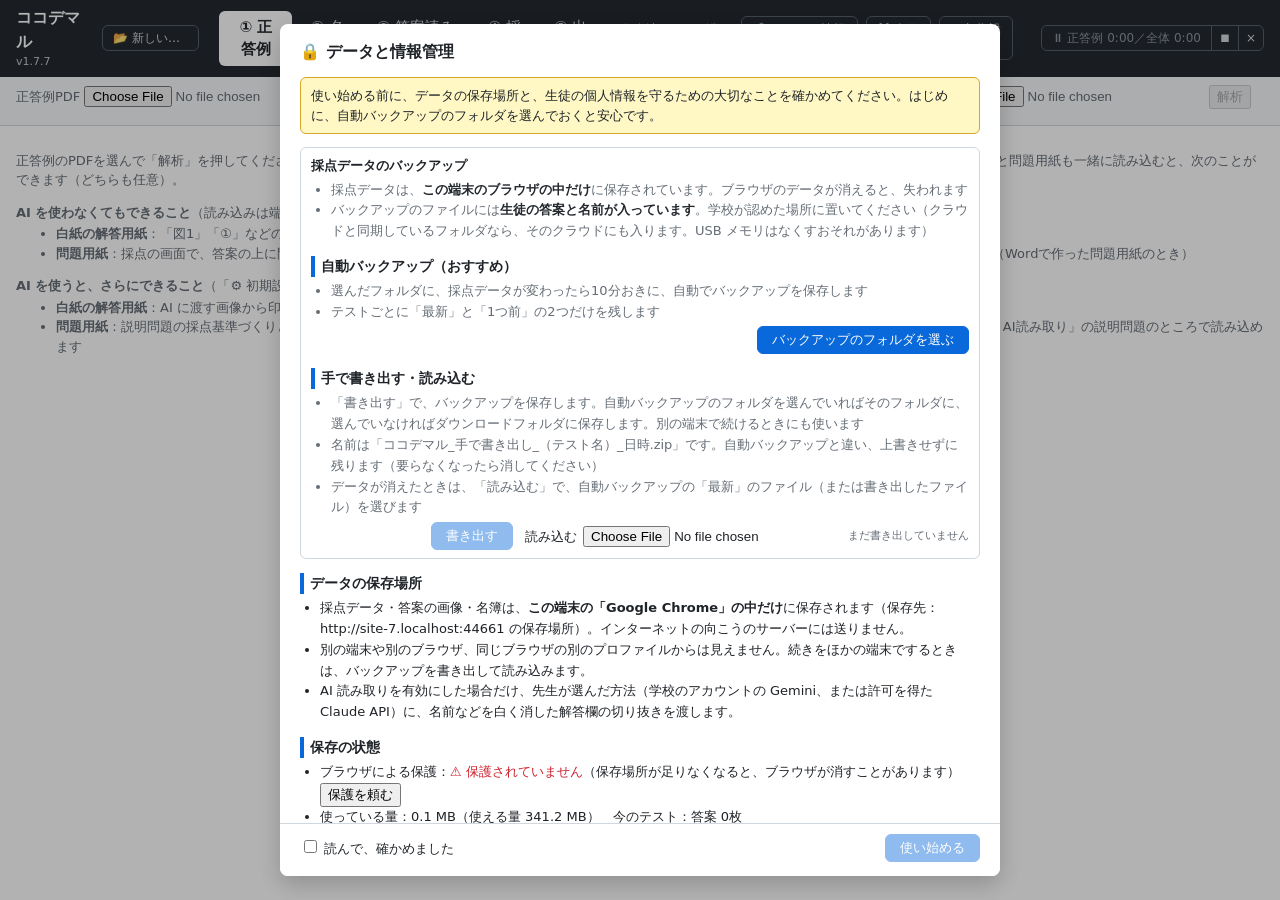
==== commit 420e188a: "ココデマル 1.7.7：採点だけやり直す（写しを作る） Co-Authored-By: Claude Opus 5.5 <noreply@anthropic.com>" ====
--- a/docs/index.html
+++ b/docs/index.html
@@ -7,7 +7,7 @@
     <meta name="theme-color" content="#24292f" />
     <meta name="viewport" content="width=device-width, initial-scale=1.0" />
     <title>ココデマル</title>
-    <script type="module" crossorigin src="./assets/index-Dqg1CXR3.js"></script>
+    <script type="module" crossorigin src="./assets/index-Bx6-KvNT.js"></script>
     <link rel="stylesheet" crossorigin href="./assets/index-Cvud8FIK.css">
   <link rel="manifest" href="./manifest.webmanifest"></head>
   <body>
